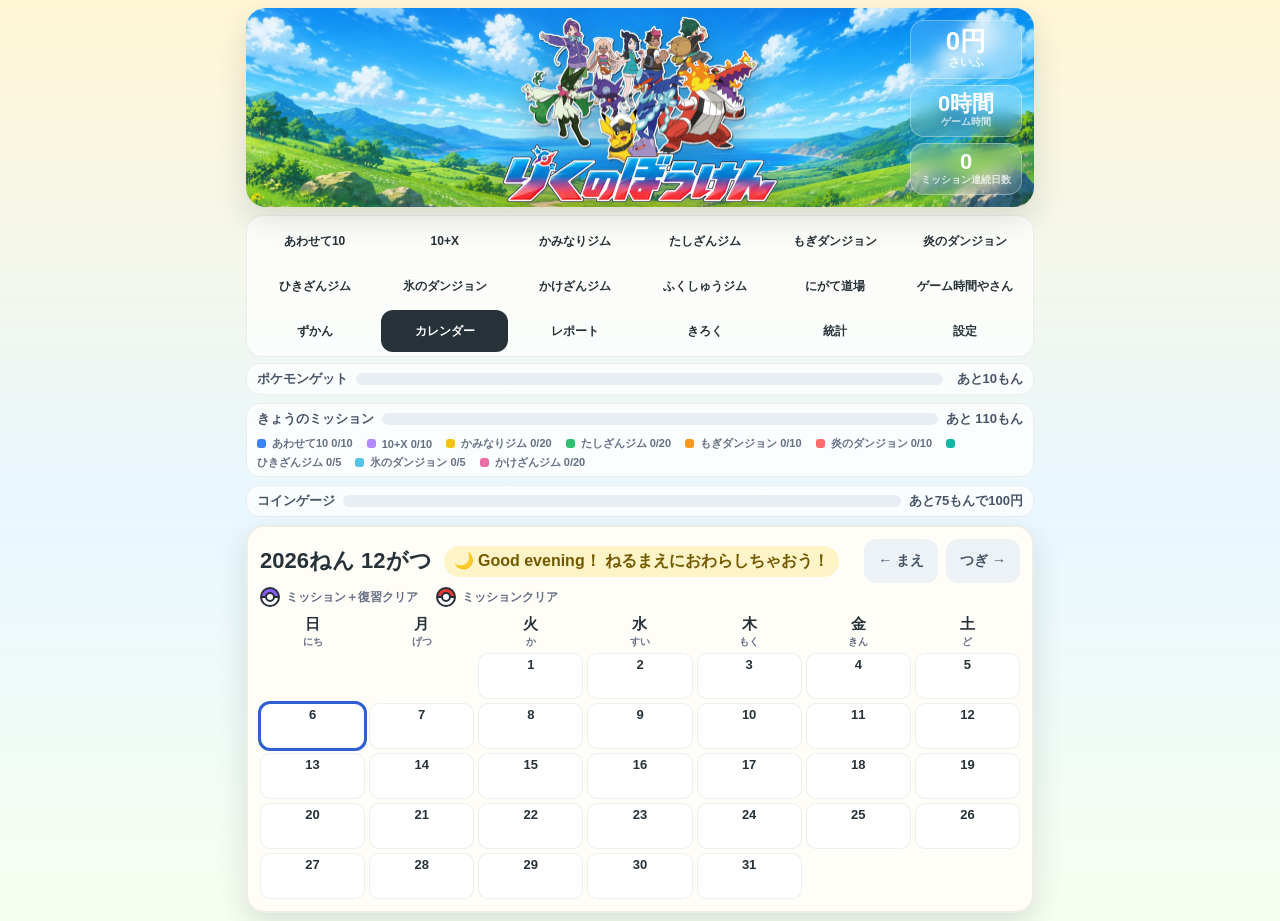
==== index.html @ f2e64344 "Add interactive regrouping to ice dungeon" ====
<!doctype html>
<html lang="ja">
  <head>
    <meta charset="utf-8">
    <meta name="viewport" content="width=device-width, initial-scale=1, viewport-fit=cover">
    <meta name="theme-color" content="#2f5fd0">
    <meta name="apple-mobile-web-app-capable" content="yes">
    <meta name="apple-mobile-web-app-title" content="りくのぼうけん">
    <title>りくのぼうけん</title>
    <link rel="manifest" href="manifest.webmanifest">
    <link rel="apple-touch-icon" href="apple-touch-icon.png">
    <link rel="icon" type="image/png" href="icon-192.png">
    <link rel="stylesheet" href="styles.css?v=74">
  </head>
  <body>
    <main class="app-shell">
      <section class="hero-panel" aria-labelledby="app-title">
        <h1 class="hero-banner-wrap" id="app-title"><img class="hero-banner" src="hero-title.png?v=3" alt="りくのぼうけん"></h1>
        <div class="partner-card is-hidden" id="partner-card">
          <span class="partner-label">りくのパートナー</span>
          <img class="partner-img" id="partner-img" alt="">
          <span class="partner-name" id="partner-name"></span>
        </div>
        <div class="hero-overlay">
          <div class="score-stack" aria-live="polite">
            <div class="score-pill">
              <span id="savings">0円</span>
              <span>さいふ</span>
            </div>
            <div class="score-pill hero-stat-pill">
              <span id="purchased-game-time">0時間</span>
              <span>ゲーム時間</span>
            </div>
            <div class="score-pill hero-stat-pill">
              <span id="mission-streak-days">0</span>
              <span>ミッション連続日数</span>
            </div>
          </div>
        </div>
      </section>

      <nav class="mode-tabs" aria-label="れんしゅうモード">
        <button class="mode-tab is-active" type="button" data-mode="pair">あわせて10</button>
        <button class="mode-tab" type="button" data-mode="tenplus">10+X</button>
        <button class="mode-tab" type="button" data-mode="flash">かみなりジム</button>
        <button class="mode-tab" type="button" data-mode="simple">たしざんジム</button>
        <button class="mode-tab" type="button" data-mode="mogi">もぎダンジョン</button>
        <button class="mode-tab" type="button" data-mode="bridge">炎のダンジョン</button>
        <button class="mode-tab" type="button" data-mode="minus">ひきざんジム</button>
        <button class="mode-tab" type="button" data-mode="ice">氷のダンジョン</button>
        <button class="mode-tab" type="button" data-mode="multiply">かけざんジム</button>
        <button class="mode-tab" type="button" data-mode="dojo">ふくしゅうジム</button>
        <button class="mode-tab" type="button" data-mode="weakness">にがて道場</button>
        <button class="mode-tab" type="button" data-mode="gametime">ゲーム時間やさん</button>
        <button class="mode-tab" type="button" data-mode="dex">ずかん</button>
        <button class="mode-tab" type="button" data-mode="calendar">カレンダー</button>
        <button class="mode-tab" type="button" data-mode="report">レポート</button>
        <button class="mode-tab" type="button" data-mode="records">きろく</button>
        <button class="mode-tab" type="button" data-mode="stats">統計</button>
        <button class="mode-tab" type="button" data-mode="settings">設定</button>
      </nav>

      <section class="mission-strip" aria-label="ポケモンゲットまで">
        <span class="mission-label">ポケモンゲット</span>
        <div class="mission-track">
          <div class="mission-fill catch-fill" id="catch-fill"></div>
        </div>
        <span class="mission-text" id="catch-text">あと10もん</span>
      </section>

      <section class="mission-strip" aria-label="きょうのミッション">
        <span class="mission-label">きょうのミッション</span>
        <div class="mission-track mission-track-segmented" id="mission-track">
          <div class="mission-seg seg-pair" id="mission-seg-pair"></div>
          <div class="mission-seg seg-tenplus" id="mission-seg-tenplus"></div>
          <div class="mission-seg seg-flash" id="mission-seg-flash"></div>
          <div class="mission-seg seg-simple" id="mission-seg-simple"></div>
          <div class="mission-seg seg-mogi" id="mission-seg-mogi"></div>
          <div class="mission-seg seg-bridge" id="mission-seg-bridge"></div>
          <div class="mission-seg seg-minus" id="mission-seg-minus"></div>
          <div class="mission-seg seg-ice" id="mission-seg-ice"></div>
          <div class="mission-seg seg-multiply" id="mission-seg-multiply"></div>
          <div class="mission-seg seg-weakness" id="mission-seg-weakness"></div>
        </div>
        <span class="mission-text" id="mission-text">あと60もん</span>
        <span class="mission-legend" id="mission-legend"></span>
      </section>

      <section class="mission-strip" aria-label="コインゲージ">
        <span class="mission-label">コインゲージ</span>
        <div class="mission-track">
          <div class="mission-fill coin-fill" id="coin-fill"></div>
        </div>
        <span class="mission-text" id="coin-text">あと75もんで100円</span>
      </section>

      <section class="play-area is-hidden is-waiting" id="flash-mode">
        <div class="question-card flash-card">
          <div class="prompt-row">
            <p class="prompt">なんこ あった？</p>
            <span class="practice-cap" id="flash-cap"></span>
          </div>
          <button class="start-button" type="button" id="flash-start">スタート</button>
          <div class="timer-row" id="flash-timer-row" aria-label="のこりじかん">
            <div class="timer-track">
              <div class="timer-fill" id="flash-timer-fill"></div>
            </div>
            <div class="timer-count"><span id="flash-time">60</span>びょう</div>
          </div>
          <div class="flash-stage" id="flash-stage">
            <div class="flash-frame" id="flash-frame" aria-label="ブロック"></div>
            <p class="flash-veil" id="flash-veil">よ〜い…</p>
          </div>
          <p class="flash-explain is-hidden" id="flash-explain"></p>
          <p class="feedback" id="flash-feedback" aria-live="polite">よく みててね</p>
          <div class="flash-actions">
            <button class="quiet-button is-hidden" type="button" id="flash-replay">もういちど みる</button>
          </div>
          <button class="next-button is-hidden" type="button" id="flash-next">つぎへ</button>
        </div>
        <div class="choice-grid flash-choice-grid" id="flash-choices" aria-label="こたえのカード"></div>
      </section>

      <section class="play-area is-hidden is-waiting" id="simple-mode">
        <div class="question-card">
          <div class="prompt-row">
            <p class="prompt">こたえはいくつ？</p>
            <span class="practice-cap" id="simple-cap"></span>
          </div>
          <button class="start-button" type="button" id="simple-start">スタート</button>
          <div class="timer-row" id="simple-timer-row" aria-label="のこりじかん">
            <div class="timer-track">
              <div class="timer-fill" id="simple-timer-fill"></div>
            </div>
            <div class="timer-count"><span id="simple-time">60</span>びょう</div>
          </div>
          <div class="equation simple-equation" id="simple-equation">3 + 4</div>
          <div class="simple-join-board" id="simple-join-board">
            <div class="simple-source-row">
              <div class="simple-source-group">
                <p class="simple-source-label"><span id="simple-left-label">3</span>こ</p>
                <div class="ten-frame simple-source-frame is-left" id="simple-left-dots" aria-label="左の10マス"></div>
              </div>
              <span class="simple-source-plus" aria-hidden="true">＋</span>
              <div class="simple-source-group">
                <p class="simple-source-label"><span id="simple-right-label">4</span>こ</p>
                <div class="ten-frame simple-source-frame is-right" id="simple-right-dots" aria-label="右の10マス"></div>
              </div>
            </div>
            <p class="simple-join-arrow" id="simple-join-arrow">↓ 下で あわせよう</p>
            <div class="ten-frame simple-target-frame" id="simple-frame" aria-label="あわせる10マスのボード"></div>
            <p class="simple-join-text" id="simple-join-text"></p>
          </div>
          <div class="simple-compare is-hidden" id="simple-compare" role="note"></div>
          <p class="feedback" id="simple-feedback" aria-live="polite">こたえを えらんでね</p>
          <button class="next-button is-hidden" type="button" id="simple-next">つぎへ</button>
        </div>
        <div class="choice-grid simple-choice-grid" id="simple-choices" aria-label="こたえのカード"></div>
      </section>

      <section class="play-area is-waiting" id="pair-mode">
        <div class="question-card">
          <div class="prompt-row">
            <p class="prompt">あといくつで 10 かな？</p>
            <span class="practice-cap" id="pair-cap"></span>
          </div>
          <button class="start-button" type="button" id="pair-start">スタート</button>
          <div class="timer-row" id="pair-timer-row" aria-label="のこりじかん">
            <div class="timer-track">
              <div class="timer-fill" id="pair-timer-fill"></div>
            </div>
            <div class="timer-count"><span id="pair-time">60</span>びょう</div>
          </div>
          <div class="number-display">
            <span id="pair-number">4</span>
          </div>
          <div class="ten-frame" id="pair-frame" aria-label="10マスのボード"></div>
          <div class="reverse-reveal is-hidden" id="pair-reverse">
            <p class="reverse-label">ぎゃくにしてもいっしょだね！</p>
            <div class="equation reverse-equation" id="pair-reverse-equation"></div>
            <div class="ten-frame" id="pair-reverse-frame" aria-label="10マスのボード（ぎゃく）"></div>
          </div>
          <p class="feedback" id="pair-feedback" aria-live="polite">なかよしを えらんでね</p>
          <button class="next-button is-hidden" type="button" id="pair-next">つぎへ</button>
        </div>
        <div class="choice-grid" id="pair-choices" aria-label="こたえのカード"></div>
      </section>

      <section class="play-area is-hidden is-waiting" id="tenplus-mode">
        <div class="question-card">
          <div class="prompt-row">
            <p class="prompt">10に たすと いくつ？</p>
            <span class="practice-cap" id="tenplus-cap"></span>
          </div>
          <button class="start-button" type="button" id="tenplus-start">スタート</button>
          <div class="timer-row" id="tenplus-timer-row" aria-label="のこりじかん">
            <div class="timer-track">
              <div class="timer-fill" id="tenplus-timer-fill"></div>
            </div>
            <div class="timer-count"><span id="tenplus-time">60</span>びょう</div>
          </div>
          <div class="equation simple-equation" id="tenplus-equation">10 + 2</div>
          <div class="bridge-board">
            <div>
              <p class="small-label addend-label" id="tenplus-left-label">10</p>
              <div class="ten-frame compact" id="tenplus-frame"></div>
            </div>
            <div>
              <p class="small-label addend-label" id="tenplus-right-label">2</p>
              <div class="donor-dots" id="tenplus-dots"></div>
            </div>
          </div>
          <p class="feedback" id="tenplus-feedback" aria-live="polite">こたえを えらんでね</p>
          <button class="next-button is-hidden" type="button" id="tenplus-next">つぎへ</button>
        </div>
        <div class="choice-grid simple-choice-grid" id="tenplus-choices" aria-label="こたえのカード"></div>
      </section>

      <section class="play-area is-hidden is-waiting" id="mogi-mode">
        <div class="question-card adventure-card mogi-card">
          <div class="prompt-row">
            <p class="prompt">ぜんぶで なんこ あるかな？</p>
            <span class="practice-cap" id="mogi-cap"></span>
          </div>
          <button class="start-button" type="button" id="mogi-start">スタート</button>
          <div class="timer-row" id="mogi-timer-row" aria-label="のこりじかん">
            <div class="timer-track">
              <div class="timer-fill" id="mogi-timer-fill"></div>
            </div>
            <div class="timer-count"><span id="mogi-time">60</span>びょう</div>
          </div>
          <div class="equation bridge-equation" id="mogi-equation">8 + 6</div>
          <div class="equation-chain" id="mogi-chain"></div>
          <div class="bridge-board mogi-board">
            <div>
              <p class="small-label addend-label" id="mogi-left-label">8</p>
              <div class="ten-frame compact" id="mogi-left-frame" aria-label="ひだりの10マス"></div>
            </div>
            <div>
              <p class="small-label addend-label" id="mogi-right-label">6</p>
              <div class="ten-frame compact" id="mogi-right-frame" aria-label="みぎの10マス"></div>
            </div>
          </div>
          <p class="feedback" id="mogi-feedback" aria-live="polite">ブロックを うごかして 10 を つくろう</p>
          <button class="next-button is-hidden" type="button" id="mogi-next">つぎへ</button>
        </div>
        <div class="choice-grid simple-choice-grid" id="mogi-choices" aria-label="こたえのカード"></div>
      </section>

      <section class="play-area is-hidden is-waiting" id="bridge-mode">
        <div class="question-card adventure-card fire-card">
          <div class="prompt-row">
            <p class="prompt start-only">さぁ、ぼうけんにでかけよう</p>
            <span class="practice-cap" id="bridge-cap"></span>
          </div>
          <button class="start-button" type="button" id="bridge-start">スタート</button>
          <div class="timer-row" id="bridge-timer-row" aria-label="のこりじかん">
            <div class="timer-track">
              <div class="timer-fill" id="bridge-timer-fill"></div>
            </div>
            <div class="timer-count"><span id="bridge-time">60</span>びょう</div>
          </div>
          <div class="equation bridge-equation" id="bridge-equation">8 + 3</div>
          <div class="equation-chain" id="bridge-chain"></div>
          <div class="bridge-board" id="bridge-board">
            <div>
              <p class="small-label addend-label" id="bridge-left-label">8</p>
              <div class="ten-frame compact" id="bridge-frame"></div>
            </div>
            <div>
              <p class="small-label addend-label" id="bridge-right-label">3</p>
              <div class="donor-dots" id="donor-dots"></div>
            </div>
          </div>
          <p class="feedback" id="bridge-feedback" aria-live="polite">いくつわけたら 10 になる？</p>
          <button class="next-button is-hidden" type="button" id="bridge-next">つぎへ</button>
        </div>
        <div class="choice-grid" id="bridge-choices" aria-label="こたえのカード"></div>
        <div class="bridge-mogi-help-area">
          <button class="bridge-mogi-help-button" type="button" id="bridge-mogi-help-toggle" aria-expanded="false">わからない → もぎで考える</button>
          <div class="bridge-mogi-helper is-hidden" id="bridge-mogi-helper">
            <p class="bridge-mogi-helper-title">同じ問題を ブロックで やってみよう</p>
            <div class="mogi-board bridge-mogi-helper-board">
              <div>
                <p class="small-label addend-label" id="bridge-mogi-left-label"></p>
                <div class="ten-frame compact" id="bridge-mogi-left-frame" aria-label="もぎヒントのひだり10マス"></div>
              </div>
              <div>
                <p class="small-label addend-label" id="bridge-mogi-right-label"></p>
                <div class="ten-frame compact" id="bridge-mogi-right-frame" aria-label="もぎヒントのみぎ10マス"></div>
              </div>
            </div>
            <p class="bridge-mogi-helper-feedback" id="bridge-mogi-help-feedback">ブロックを うごかして 10を つくろう</p>
            <button class="quiet-button" type="button" id="bridge-mogi-help-reset">やりなおす</button>
          </div>
        </div>
      </section>

      <section class="play-area is-hidden is-waiting" id="minus-mode">
        <div class="question-card">
          <div class="prompt-row">
            <p class="prompt">のこりはいくつ？</p>
            <span class="practice-cap" id="minus-cap"></span>
          </div>
          <button class="start-button" type="button" id="minus-start">スタート</button>
          <div class="timer-row" id="minus-timer-row" aria-label="のこりじかん">
            <div class="timer-track">
              <div class="timer-fill" id="minus-timer-fill"></div>
            </div>
            <div class="timer-count"><span id="minus-time">60</span>びょう</div>
          </div>
          <div class="equation simple-equation" id="minus-equation">7 − 3</div>
          <div class="ten-frame minus-pick-frame" id="minus-frame" aria-label="けすブロックをえらぶ10マスのボード"></div>
          <p class="feedback" id="minus-feedback" aria-live="polite">こたえを えらんでね</p>
          <button class="next-button is-hidden" type="button" id="minus-next">つぎへ</button>
        </div>
        <div class="choice-grid simple-choice-grid" id="minus-choices" aria-label="こたえのカード"></div>
      </section>

      <section class="play-area is-hidden is-waiting" id="ice-mode">
        <div class="question-card adventure-card ice-card">
          <div class="prompt-row">
            <p class="prompt start-only">さぁ、ぼうけんにでかけよう</p>
            <span class="practice-cap" id="ice-cap"></span>
          </div>
          <button class="start-button" type="button" id="ice-start">スタート</button>
          <div class="timer-row" id="ice-timer-row" aria-label="のこりじかん">
            <div class="timer-track">
              <div class="timer-fill" id="ice-timer-fill"></div>
            </div>
            <div class="timer-count"><span id="ice-time">60</span>びょう</div>
          </div>
          <div class="equation bridge-equation" id="ice-equation">13 − 8</div>
          <div class="equation-chain" id="ice-chain" aria-live="polite"></div>
          <div class="bridge-board" id="ice-board">
            <div>
              <p class="small-label addend-label" id="ice-left-label">10</p>
              <div class="ten-frame compact" id="ice-frame" aria-label="10からけすブロックをえらぶボード"></div>
            </div>
            <div>
              <p class="small-label addend-label" id="ice-right-label">3</p>
              <div class="donor-dots" id="ice-dots"></div>
            </div>
          </div>
          <p class="feedback" id="ice-feedback" aria-live="polite">こたえを えらんでね</p>
          <button class="next-button is-hidden" type="button" id="ice-next">つぎへ</button>
        </div>
        <div class="choice-grid simple-choice-grid" id="ice-choices" aria-label="こたえのカード"></div>
      </section>

      <section class="play-area is-hidden is-waiting multiply-area" id="multiply-mode">
        <div class="question-card multiply-card">
          <div class="prompt-row">
            <p class="prompt">こたえは いくつ？</p>
            <span class="practice-cap" id="multiply-cap"></span>
          </div>
          <button class="start-button" type="button" id="multiply-start">スタート</button>
          <div class="timer-row" id="multiply-timer-row" aria-label="のこりじかん">
            <div class="timer-track">
              <div class="timer-fill" id="multiply-timer-fill"></div>
            </div>
            <div class="timer-count"><span id="multiply-time">60</span>びょう</div>
          </div>
          <div class="multiply-equation" id="multiply-equation" aria-live="polite">
            <span id="multiply-left">3</span>
            <span aria-hidden="true">×</span>
            <span id="multiply-right">3</span>
            <span aria-hidden="true">＝</span>
            <span class="multiply-answer" id="multiply-answer" aria-label="こたえはまだ入力されていません">
              <span class="multiply-answer-digit" id="multiply-tens">?</span>
              <span class="multiply-answer-digit" id="multiply-ones">?</span>
            </span>
          </div>
          <div class="multiply-explanation is-hidden" id="multiply-explanation">
            <p class="multiply-reading" id="multiply-reading"></p>
            <div class="multiply-board" id="multiply-board" aria-label="かけざんのブロック解説"></div>
            <p class="multiply-block-text" id="multiply-block-text"></p>
          </div>
          <p class="feedback" id="multiply-feedback" aria-live="polite">10のくらいから いれてね</p>
          <button class="next-button is-hidden" type="button" id="multiply-next">つぎへ</button>
        </div>
        <div class="multiply-pad-panel">
          <p class="multiply-pad-step" id="multiply-pad-step">① まず 10のくらい</p>
          <div class="choice-grid multiply-keypad" id="multiply-choices" aria-label="10のくらいの数字パッド"></div>
          <button class="multiply-back is-hidden" type="button" id="multiply-back">← 10のくらいを えらびなおす</button>
        </div>
      </section>

      <section class="records-panel is-hidden" id="records-mode" aria-labelledby="records-title">
        <div class="question-card">
          <div class="prompt-row">
            <p class="prompt" id="records-title">60びょうチャレンジ</p>
            <button class="quiet-button" type="button" id="clear-records">けす</button>
          </div>
          <div class="records-columns six">
            <div class="records-col">
              <h3 class="records-col-title">あわせて10</h3>
              <ol class="records-list" id="pair-records-list" aria-label="あわせて10ランキング"></ol>
              <p class="records-empty" id="pair-records-empty">まだきろくがないよ</p>
            </div>
            <div class="records-col">
              <h3 class="records-col-title">10+X</h3>
              <ol class="records-list" id="tenplus-records-list" aria-label="10+Xランキング"></ol>
              <p class="records-empty" id="tenplus-records-empty">まだきろくがないよ</p>
            </div>
            <div class="records-col">
              <h3 class="records-col-title">かみなりジム</h3>
              <ol class="records-list" id="flash-records-list" aria-label="かみなりジムランキング"></ol>
              <p class="records-empty" id="flash-records-empty">まだきろくがないよ</p>
            </div>
            <div class="records-col">
              <h3 class="records-col-title">たしざんジム</h3>
              <ol class="records-list" id="simple-records-list" aria-label="たしざんジムランキング"></ol>
              <p class="records-empty" id="simple-records-empty">まだきろくがないよ</p>
            </div>
            <div class="records-col">
              <h3 class="records-col-title">もぎダンジョン</h3>
              <ol class="records-list" id="mogi-records-list" aria-label="もぎダンジョンランキング"></ol>
              <p class="records-empty" id="mogi-records-empty">まだきろくがないよ</p>
            </div>
            <div class="records-col">
              <h3 class="records-col-title">ほのおのダンジョン</h3>
              <ol class="records-list" id="bridge-records-list" aria-label="ほのおのダンジョンランキング"></ol>
              <p class="records-empty" id="bridge-records-empty">まだきろくがないよ</p>
            </div>
            <div class="records-col">
              <h3 class="records-col-title">ひきざんジム</h3>
              <ol class="records-list" id="minus-records-list" aria-label="ひきざんジムランキング"></ol>
              <p class="records-empty" id="minus-records-empty">まだきろくがないよ</p>
            </div>
            <div class="records-col">
              <h3 class="records-col-title">こおりのダンジョン</h3>
              <ol class="records-list" id="ice-records-list" aria-label="こおりのダンジョンランキング"></ol>
              <p class="records-empty" id="ice-records-empty">まだきろくがないよ</p>
            </div>
            <div class="records-col">
              <h3 class="records-col-title">かけざんジム</h3>
              <ol class="records-list" id="multiply-records-list" aria-label="かけざんジムランキング"></ol>
              <p class="records-empty" id="multiply-records-empty">まだきろくがないよ</p>
            </div>
          </div>
        </div>
      </section>

      <section class="records-panel is-hidden" id="gametime-mode" aria-labelledby="gametime-title">
        <div class="question-card game-time-card">
          <div class="prompt-row">
            <p class="prompt" id="gametime-title">ゲーム時間やさん</p>
            <span class="game-time-shop-icon" aria-hidden="true">🎮</span>
          </div>
          <div class="game-time-ticket" id="game-time-ticket">
            <p class="game-time-ticket-label">ゲームじかん チケット</p>
            <div class="game-time-exchange" aria-label="500円でゲーム1時間">
              <strong>500円</strong>
              <span aria-hidden="true">→</span>
              <strong>1<ruby>時間<rt>じかん</rt></ruby></strong>
            </div>
            <p class="game-time-price-note" id="game-time-price-note">あと500円で 1時間かえるよ</p>
            <button class="game-time-buy" type="button" id="game-time-buy">500円で 1時間かう</button>
          </div>
          <div class="game-time-status">
            <span>もっている ゲーム時間</span>
            <strong id="game-time-balance">0時間</strong>
            <span id="game-time-wallet">さいふ：0円</span>
            <button class="game-time-use" type="button" id="game-time-use" disabled>1時間つかった</button>
          </div>
          <p class="feedback" id="game-time-feedback" aria-live="polite">500円で ゲーム1時間と こうかんできるよ</p>
        </div>
      </section>

      <section class="records-panel is-hidden" id="dex-mode" aria-labelledby="dex-title">
        <div class="question-card sticker-card">
          <div class="prompt-row">
            <p class="prompt" id="dex-title">ポケモンずかん</p>
            <div class="sticker-actions">
              <span class="sticker-count" id="dex-count">0しゅるい / 150</span>
            </div>
          </div>
          <p class="sticker-progress" id="dex-progress">じかんありで 10もん できると ポケモンを ゲットできるよ</p>
          <p class="sticker-progress">50しゅるい ふえるたびに 500円ボーナス！</p>
          <p class="sticker-progress">すきなポケモンを タップすると「りくのパートナー」になるよ</p>
          <div class="sticker-detail is-hidden" id="dex-detail">
            <img class="sticker-detail-img" id="dex-detail-img" alt="">
            <div class="sticker-detail-info">
              <p class="sticker-detail-name" id="dex-detail-name"></p>
              <p class="sticker-detail-meta" id="dex-detail-meta"></p>
            </div>
          </div>
          <div class="sticker-grid" id="dex-grid" aria-label="ポケモンずかん"></div>
        </div>
      </section>

      <section class="records-panel is-hidden" id="calendar-mode" aria-labelledby="cal-title">
        <div class="question-card">
          <div class="prompt-row">
            <div class="cal-title-wrap">
              <p class="prompt" id="cal-title">カレンダー</p>
              <span class="cal-time-message" id="cal-time-message"></span>
            </div>
            <div class="stats-buttons">
              <button class="quiet-button" type="button" id="cal-prev">← まえ</button>
              <button class="quiet-button" type="button" id="cal-next">つぎ →</button>
            </div>
          </div>
          <p class="cal-legend"><span class="cal-stamp cal-master"></span> ミッション＋復習クリア　<span class="cal-stamp cal-ball"></span> ミッションクリア</p>
          <div class="cal-grid" id="cal-grid"></div>
        </div>
      </section>

      <section class="records-panel is-hidden" id="stats-panel" aria-labelledby="stats-title">
        <div class="question-card">
          <div class="prompt-row">
            <p class="prompt" id="stats-title">統計（保護者向け）</p>
            <div class="stats-buttons">
              <button class="quiet-button" type="button" id="stats-prev">← 前月</button>
              <button class="quiet-button" type="button" id="stats-next">次月 →</button>
            </div>
          </div>
          <h3 class="stats-calendar-title" id="stats-month-label"></h3>
          <p class="stats-summary" id="stats-summary"></p>
          <p class="stats-calendar-help">日付を選択すると、その日に「間違えた問題」と「20秒以上かかった問題」を確認できます。</p>
          <div class="stats-calendar-grid" id="stats-calendar-grid" aria-label="日別に解いた問題数"></div>

          <section class="stats-day-panel" aria-live="polite">
            <h3 class="stats-day-title" id="stats-day-title"></h3>
            <p class="stats-day-summary" id="stats-day-summary"></p>
            <p class="stats-day-warning is-hidden" id="stats-day-warning"></p>
            <div class="stats-detail-grid" id="stats-day-details"></div>
          </section>

          <section class="stats-cumulative-panel">
            <h3 class="stats-day-title">蓄積データから見た苦手な問題</h3>
            <p class="stats-day-summary">これまでの全期間の成績から、誤答がある問題または回答時間が20秒以上の問題を、苦手度の高い順に各カテゴリ5問まで表示します。</p>
            <div class="stats-detail-grid" id="stats-cumulative-weak"></div>
          </section>
        </div>
      </section>

      <section class="records-panel is-hidden" id="report-mode" aria-labelledby="report-title">
        <div class="question-card">
          <div class="prompt-row">
            <p class="prompt" id="report-title">1しゅうかんレポート</p>
          </div>
          <div class="report-hero" id="report-hero">
            <p class="report-hero-num" id="report-hero-num">0もん</p>
            <p class="report-hero-sub" id="report-hero-sub"></p>
            <div class="report-hero-stats" id="report-hero-stats"></div>
          </div>

          <h3 class="stats-heading">💪 つぎ がんばる もんだい</h3>
          <div class="report-badge-list" id="report-practice"></div>

          <p class="report-footer" id="report-footer"></p>
        </div>
      </section>

      <section class="records-panel is-hidden" id="dojo-mode" aria-labelledby="dojo-title">
        <div class="question-card">
          <div class="prompt-row">
            <p class="prompt" id="dojo-title">きょうの まちがいを 0にしよう！</p>
            <span class="practice-cap" id="dojo-cap"></span>
          </div>
          <p class="stats-day-summary">きょう まちがえた問題を、ぜんぶ正解するまで復習しよう！</p>
          <button class="start-button" type="button" id="dojo-start">スタート</button>
          <div class="dojo-list" id="dojo-list" aria-live="polite"></div>
        </div>
      </section>

      <section class="records-panel is-hidden" id="weakness-mode" aria-labelledby="weakness-title">
        <div class="question-card">
          <div class="prompt-row">
            <p class="prompt" id="weakness-title">にがてを たおそう！</p>
            <span class="practice-cap" id="weakness-cap"></span>
          </div>
          <p class="stats-day-summary">これまでに間違えた問題を、カテゴリごちゃまぜでエンドレスに復習しよう！ 正解するとコインゲージが2倍すすむよ。</p>
          <button class="start-button" type="button" id="weakness-start">スタート</button>
          <div class="dojo-list" id="weakness-list" aria-live="polite"></div>
        </div>
      </section>

      <section class="records-panel is-hidden" id="settings-mode" aria-label="設定（保護者向け）">
        <div class="question-card parent-lock-card" id="parent-lock-card">
          <div class="prompt-row">
            <p class="prompt" id="parent-lock-title">🔒 保護者ロック</p>
          </div>
          <p class="parent-lock-message" id="parent-lock-message" aria-live="polite">4桁の暗証番号を入力してください</p>
          <div id="parent-pin-entry-view">
            <div class="parent-pin-display" id="parent-pin-display" aria-label="暗証番号の入力状況">○ ○ ○ ○</div>
            <div class="parent-pin-keypad" id="parent-pin-keypad" aria-label="暗証番号キーパッド">
              <button type="button" data-parent-pin-digit="1">1</button>
              <button type="button" data-parent-pin-digit="2">2</button>
              <button type="button" data-parent-pin-digit="3">3</button>
              <button type="button" data-parent-pin-digit="4">4</button>
              <button type="button" data-parent-pin-digit="5">5</button>
              <button type="button" data-parent-pin-digit="6">6</button>
              <button type="button" data-parent-pin-digit="7">7</button>
              <button type="button" data-parent-pin-digit="8">8</button>
              <button type="button" data-parent-pin-digit="9">9</button>
              <button class="parent-pin-command" type="button" id="parent-pin-clear">全消し</button>
              <button type="button" data-parent-pin-digit="0">0</button>
              <button class="parent-pin-command" type="button" id="parent-pin-backspace" aria-label="1文字消す">⌫</button>
            </div>
            <button class="parent-pin-submit" type="button" id="parent-pin-submit">決定</button>
            <div class="parent-lock-secondary-actions">
              <button class="text-button" type="button" id="parent-lock-forgot">暗証番号を忘れた</button>
              <button class="text-button is-hidden" type="button" id="parent-lock-back">戻る</button>
            </div>
          </div>
          <div class="parent-recovery-issued is-hidden" id="parent-recovery-issued">
            <p>復旧コードを控えてください</p>
            <strong id="parent-recovery-code"></strong>
            <p>暗証番号を忘れたときに使います。このコードは、この画面を閉じると再表示できません。</p>
            <button class="parent-pin-submit" type="button" id="parent-recovery-ack">控えました</button>
          </div>
        </div>

        <div class="question-card is-hidden" id="settings-content">
          <div class="prompt-row">
            <p class="prompt" id="settings-title">設定（保護者向け）</p>
          </div>
          <h3 class="stats-heading">問題画面の表示</h3>
          <p class="settings-note">時間・ブロック・解説と、解説中に「つぎへ」を押せるかを、ここで設定します</p>
          <div class="settings-display-toggles">
            <button class="time-toggle settings-display-toggle" type="button" id="time-toggle" aria-pressed="false">
              <span class="toggle-knob" aria-hidden="true"></span>
              <span id="time-toggle-label">時間なし</span>
            </button>
            <button class="time-toggle settings-display-toggle" type="button" id="block-toggle" aria-pressed="true">
              <span class="toggle-knob" aria-hidden="true"></span>
              <span id="block-toggle-label">ほか：ブロックあり</span>
            </button>
            <button class="time-toggle settings-display-toggle" type="button" id="explain-toggle" aria-pressed="true">
              <span class="toggle-knob" aria-hidden="true"></span>
              <span id="explain-toggle-label">解説あり</span>
            </button>
            <button class="time-toggle settings-display-toggle" type="button" id="explanation-wait-toggle" aria-pressed="true">
              <span class="toggle-knob" aria-hidden="true"></span>
              <span id="explanation-wait-toggle-label">解説待ち ON</span>
            </button>
          </div>
          <p class="settings-note">「解説待ち ON」では、解説アニメーションが終わるまで「つぎへ」を表示しません（初期設定はON）</p>
          <h3 class="stats-heading">ひきざんジム</h3>
          <p class="settings-note">ブロックありでは、好きな場所を選んで消しながら考えられます。消さずに答えてもかまいません</p>
          <div class="settings-display-toggles">
            <button class="time-toggle settings-display-toggle" type="button" id="minus-block-toggle" aria-pressed="true">
              <span class="toggle-knob" aria-hidden="true"></span>
              <span id="minus-block-toggle-label">引き算：ブロックあり</span>
            </button>
          </div>
          <h3 class="stats-heading">氷のダンジョン</h3>
          <p class="settings-note">ブロックありでは、まず10のかたまりから引く数だけ消して、その残りと右の数を合わせて考えます</p>
          <div class="settings-display-toggles">
            <button class="time-toggle settings-display-toggle" type="button" id="ice-block-toggle" aria-pressed="true">
              <span class="toggle-knob" aria-hidden="true"></span>
              <span id="ice-block-toggle-label">氷：ブロックあり</span>
            </button>
          </div>
          <h3 class="stats-heading">炎のダンジョン</h3>
          <p class="settings-note">通常は小さい数から大きい数へ移動。ONでは、式の左の数から右の数へ固定します（ブロックはいつも後ろから移動）</p>
          <div class="settings-display-toggles">
            <button class="time-toggle settings-display-toggle" type="button" id="fire-direction-toggle" aria-pressed="false">
              <span class="toggle-knob" aria-hidden="true"></span>
              <span id="fire-direction-toggle-label">左→右固定 OFF</span>
            </button>
          </div>
          <h3 class="stats-heading">きょうのミッション（タブごとの問題数）</h3>
          <p class="settings-note">全部のタブで指定した問題数を正解すると、ミッションクリアでポケモン1匹。<strong>0</strong>にするとそのタブは今日の必須から外れます</p>
          <div class="stats-settings" id="mission-cap-settings">
            <label>あわせて10 <input type="number" id="set-cap-pair" min="0" max="999" inputmode="numeric" pattern="[0-9]*"></label>
            <label>10+X <input type="number" id="set-cap-tenplus" min="0" max="999" inputmode="numeric" pattern="[0-9]*"></label>
            <label>かみなりジム <input type="number" id="set-cap-flash" min="0" max="999" inputmode="numeric" pattern="[0-9]*"></label>
            <label>たしざんジム <input type="number" id="set-cap-simple" min="0" max="999" inputmode="numeric" pattern="[0-9]*"></label>
            <label>もぎダンジョン <input type="number" id="set-cap-mogi" min="0" max="999" inputmode="numeric" pattern="[0-9]*"></label>
            <label>炎のダンジョン <input type="number" id="set-cap-bridge" min="0" max="999" inputmode="numeric" pattern="[0-9]*"></label>
            <label>ひきざんジム <input type="number" id="set-cap-minus" min="0" max="999" inputmode="numeric" pattern="[0-9]*"></label>
            <label>氷のダンジョン <input type="number" id="set-cap-ice" min="0" max="999" inputmode="numeric" pattern="[0-9]*"></label>
            <label>かけざんジム <input type="number" id="set-cap-multiply" min="0" max="999" inputmode="numeric" pattern="[0-9]*"></label>
            <label>にがて道場 <input type="number" id="set-cap-weakness" min="0" max="999" inputmode="numeric" pattern="[0-9]*"></label>
          </div>
          <p class="settings-note settings-note-total" id="mission-cap-total"></p>
          <h3 class="stats-heading">にがて道場に出すカテゴリ</h3>
          <p class="settings-note">チェックしたカテゴリの、過去にまちがえた問題だけを出題します</p>
          <div class="weakness-mode-settings" id="weakness-mode-settings"></div>
          <h3 class="stats-heading">ゲージのクリア問題数</h3>
          <div class="stats-settings">
            <label>ポケモンゲット <input type="number" id="set-catch" min="1" max="999" inputmode="numeric" pattern="[0-9]*"></label>
            <label>コインゲージ <input type="number" id="set-coin" min="1" max="999" inputmode="numeric" pattern="[0-9]*"></label>
          </div>
          <h3 class="stats-heading">ゲージに入れるタブ</h3>
          <p class="settings-note">チェックしたタブの正解だけがそのゲージに進みます。ポケモンゲットにチェックのあるタブは、間違えると進みが1つ戻ります</p>
          <div class="gauge-matrix" id="gauge-matrix"></div>
          <h3 class="stats-heading">かみなりジム（フラッシュ）</h3>
          <p class="settings-note">ブロックが見えている時間。短くするほど「数える」から「パッと見て分かる」に近づきます</p>
          <div class="stats-settings">
            <label>表示時間（秒） <input type="number" id="set-flash-sec" min="0.2" max="10" step="0.1" inputmode="decimal"></label>
            <label>最大の数（3〜10） <input type="number" id="set-flash-max" min="3" max="10" inputmode="numeric" pattern="[0-9]*"></label>
          </div>
          <h3 class="stats-heading">全データの保存・読み込み</h3>
          <p class="settings-note">図鑑・貯金・ゲーム時間・記録・統計・設定など、すべてのデータを保存します</p>
          <div class="stats-buttons settings-actions">
            <button class="quiet-button" type="button" id="backup-export">全データを保存</button>
            <button class="quiet-button" type="button" id="backup-import">全データを読み込み</button>
          </div>
          <input type="file" id="backup-import-file" accept="application/json,.json" hidden>
          <h3 class="stats-heading">貯金のせいさん</h3>
          <p class="settings-note">お金を渡したぶんだけ、1円単位で減らせます</p>
          <p class="settings-coins">いまの貯金 <strong id="coin-current">0円</strong></p>
          <div class="stats-buttons settings-actions">
            <label class="coin-spend-custom">
              渡した金額
              <input type="number" id="coin-spend-amount" min="1" step="1" inputmode="numeric" pattern="[0-9]*">円
              <button class="quiet-button" type="button" id="coin-spend-run">わたした</button>
            </label>
          </div>
          <h3 class="stats-heading">リセット</h3>
          <div class="stats-buttons settings-actions">
            <button class="quiet-button" type="button" id="coin-reset">貯金を0円にする</button>
            <button class="quiet-button" type="button" id="release-pokemon">図鑑リセット（全部逃がす）</button>
          </div>
          <h3 class="stats-heading">保護者ロック</h3>
          <p class="settings-note" id="parent-lock-status">設定画面を離れると自動でロックします</p>
          <div class="stats-buttons settings-actions">
            <button class="quiet-button" type="button" id="parent-lock-change">暗証番号を変更</button>
            <button class="quiet-button" type="button" id="parent-lock-reissue">復旧コードを再発行</button>
            <button class="quiet-button danger-button" type="button" id="parent-lock-remove">保護者ロックを解除</button>
          </div>
        </div>
      </section>

    </main>

    <div class="confetti-layer" id="confetti" aria-hidden="true"></div>
    <div class="fly-layer" id="fly-layer" aria-hidden="true"></div>
    <div class="sticker-overlay is-hidden" id="sticker-overlay" aria-hidden="true">
      <div class="sticker-pop">
        <div class="pokeball" id="pokeball" aria-hidden="true"></div>
        <img class="sticker-pop-img" id="sticker-img" alt="">
        <p class="sticker-pop-name" id="sticker-name"></p>
        <p id="sticker-caption">ポケモン ゲット！</p>
      </div>
    </div>

    <script src="app.js?v=85"></script>
  </body>
</html>
---- styles.css ----
:root {
  color-scheme: light;
  --sky: #a7d8ff;
  --sun: #ffd45a;
  --grass: #74c476;
  --leaf: #27835d;
  --ink: #263238;
  --muted: #667085;
  --paper: #fffdf7;
  --line: #d8e2dc;
  --red: #ff6b6b;
  --blue: #3b82f6;
  --green: #2fbf71;
  --yellow: #f9c74f;
  --orange: #f8961e;
  --shadow: 0 12px 30px rgba(38, 50, 56, 0.14);
}

* {
  box-sizing: border-box;
}

html {
  min-height: 100%;
  background: linear-gradient(180deg, #fff6d5 0%, #e9f7ff 55%, #f7fff0 100%);
}

body {
  min-height: 100%;
  margin: 0;
  color: var(--ink);
  font-family: -apple-system, BlinkMacSystemFont, "Hiragino Sans", "Yu Gothic", "Noto Sans JP", sans-serif;
}

button {
  border: 0;
  color: inherit;
  font: inherit;
  touch-action: manipulation;
}

.app-shell {
  width: min(100%, 820px);
  margin: 0 auto;
  padding: max(16px, env(safe-area-inset-top)) 16px max(20px, env(safe-area-inset-bottom));
}

.hero-panel {
  overflow: hidden;
  position: relative;
  border-radius: 20px;
  background:
    url("hero-bg.jpg?v=1") center / cover no-repeat,
    linear-gradient(180deg, #2e8fe2 0%, #58b2f0 48%, #a7dbf9 100%);
  box-shadow: var(--shadow);
  color: #fff;
}

.hero-banner-wrap {
  display: flex;
  justify-content: center;
  margin: 0;
  padding: 8px 16px 5px;
}

.hero-banner {
  display: block;
  width: clamp(240px, 36vw, 275px);
  max-width: 100%;
  height: auto;
  filter: drop-shadow(0 8px 14px rgba(10, 40, 90, 0.3));
}

.hero-overlay {
  position: absolute;
  top: 12px;
  right: 12px;
  z-index: 2;
}

/* りくのパートナー */

.partner-card {
  position: absolute;
  left: 12px;
  bottom: 10px;
  z-index: 2;
  display: flex;
  flex-direction: column;
  align-items: center;
  gap: 3px;
  padding: 6px 10px 5px;
  border: 1px solid rgba(255, 255, 255, 0.4);
  border-radius: 14px;
  background: rgba(255, 255, 255, 0.25);
  -webkit-backdrop-filter: blur(8px);
  backdrop-filter: blur(8px);
}

.partner-card.is-hidden {
  display: none;
}

.partner-label {
  color: #fff;
  font-size: 11px;
  font-weight: 900;
  letter-spacing: 0.04em;
  text-shadow: 0 1px 3px rgba(10, 40, 90, 0.5);
  white-space: nowrap;
}

.partner-img {
  width: clamp(52px, 10vw, 84px);
  height: auto;
  filter: drop-shadow(0 4px 8px rgba(10, 40, 90, 0.3));
}

.partner-name {
  color: #fff;
  font-size: 12px;
  font-weight: 900;
  text-shadow: 0 1px 3px rgba(10, 40, 90, 0.5);
  white-space: nowrap;
}

.sticker-cell:not(.is-locked) {
  cursor: pointer;
}

.sticker-cell.is-partner {
  outline: 3px solid #f9a825;
  outline-offset: -2px;
}

.score-stack {
  display: grid;
  gap: 6px;
  min-width: 96px;
}

.score-pill,
.high-pill,
.time-toggle {
  display: grid;
  place-items: center;
  padding: 7px 10px;
  border: 1px solid rgba(255, 255, 255, 0.32);
  border-radius: 14px;
  background: rgba(255, 255, 255, 0.14);
  -webkit-backdrop-filter: blur(8px);
  backdrop-filter: blur(8px);
  color: #fff;
  font-weight: 800;
}

.score-pill span:first-child,
.high-pill strong {
  font-size: 26px;
  line-height: 1;
}

.score-pill span:last-child,
.high-pill span {
  color: rgba(255, 255, 255, 0.75);
  font-size: 12px;
}

.hero-stat-pill span:first-child {
  font-size: 22px;
}

.hero-stat-pill span:last-child {
  font-size: 10px;
  white-space: nowrap;
}

.time-toggle {
  grid-template-columns: auto 1fr;
  gap: 7px;
  min-height: 40px;
  color: rgba(255, 255, 255, 0.92);
  font-size: 12px;
  font-weight: 900;
}

.toggle-knob {
  position: relative;
  width: 34px;
  height: 20px;
  border-radius: 999px;
  background: rgba(255, 255, 255, 0.32);
  transition: background 160ms ease;
}

.toggle-knob::after {
  content: "";
  position: absolute;
  left: 3px;
  top: 3px;
  width: 14px;
  height: 14px;
  border-radius: 50%;
  background: #fff;
  box-shadow: 0 1px 3px rgba(38, 50, 56, 0.22);
  transition: transform 160ms ease;
}

.time-toggle.is-on {
  color: #fff;
}

.time-toggle.is-on .toggle-knob {
  background: var(--yellow);
}

.time-toggle.is-on .toggle-knob::after {
  transform: translateX(14px);
}

.mode-tabs {
  display: grid;
  grid-template-columns: repeat(3, 1fr);
  gap: 5px;
  margin: 14px 0 8px;
  padding: 6px;
  border-radius: 16px;
  background: rgba(255, 255, 255, 0.72);
  border: 1px solid rgba(38, 50, 56, 0.08);
}

.mode-tab {
  min-height: 48px;
  padding: 4px 2px;
  border-radius: 12px;
  background: transparent;
  font-size: 13px;
  font-weight: 900;
  line-height: 1.2;
}

.mode-tab.is-active {
  background: var(--ink);
  color: #fff;
}

.mission-strip {
  display: grid;
  grid-template-columns: auto 1fr auto;
  gap: 10px;
  align-items: center;
  margin: 0 0 14px;
  padding: 9px 14px;
  border: 1px solid rgba(38, 50, 56, 0.08);
  border-radius: 14px;
  background: rgba(255, 255, 255, 0.78);
}

.mission-label {
  font-size: 13px;
  font-weight: 900;
  color: #475467;
}

.mission-track {
  overflow: hidden;
  height: 12px;
  border-radius: 999px;
  background: #e9eef4;
}

.mission-fill {
  width: 0;
  height: 100%;
  border-radius: inherit;
  background: linear-gradient(90deg, #3b82f6, #56c2e8);
  transition: width 240ms ease;
}

.mission-fill.is-done {
  background: linear-gradient(90deg, #f9c74f, #f8961e);
}

.mission-track-segmented {
  display: flex;
}

.mission-seg {
  height: 100%;
  transition: width 240ms ease;
}

.mission-seg.seg-pair,
.legend-dot.seg-pair {
  background: #3b82f6;
}

.mission-seg.seg-tenplus,
.legend-dot.seg-tenplus {
  background: #b388ff;
}

.mission-seg.seg-flash,
.legend-dot.seg-flash {
  background: #f4c318;
}

.mission-seg.seg-simple,
.legend-dot.seg-simple {
  background: #2fbf71;
}

.mission-seg.seg-mogi,
.legend-dot.seg-mogi {
  background: #f8961e;
}

.mission-seg.seg-bridge,
.legend-dot.seg-bridge {
  background: #ff6b6b;
}

.mission-seg.seg-minus,
.legend-dot.seg-minus {
  background: #14b8a6;
}

.mission-seg.seg-ice,
.legend-dot.seg-ice {
  background: #56c2e8;
}

.mission-seg.seg-multiply,
.legend-dot.seg-multiply {
  background: #ec6da5;
}

.mission-seg.seg-dojo,
.legend-dot.seg-dojo {
  background: #a855f7;
}

.mission-seg.seg-weakness,
.legend-dot.seg-weakness {
  background: #7c3aed;
}

.mission-legend {
  grid-column: 1 / -1;
  display: flex;
  flex-wrap: wrap;
  align-items: center;
  gap: 4px 6px;
  color: var(--muted);
  font-size: 11px;
  font-weight: 800;
}

.legend-dot {
  display: inline-block;
  width: 9px;
  height: 9px;
  margin-left: 8px;
  border-radius: 3px;
}

.legend-dot:first-child {
  margin-left: 0;
}

.mission-text {
  min-width: 72px;
  font-size: 13px;
  font-weight: 900;
  color: #475467;
  text-align: right;
}

.play-area {
  display: grid;
  gap: 12px;
}

.is-hidden {
  display: none;
}

.question-card {
  padding: 16px;
  border: 2px solid rgba(38, 50, 56, 0.08);
  border-radius: 18px;
  background: var(--paper);
  box-shadow: var(--shadow);
}

.prompt-row {
  display: flex;
  align-items: center;
  justify-content: space-between;
  gap: 10px;
}

.prompt {
  margin: 0;
  font-size: 22px;
  font-weight: 900;
}

.icon-button {
  flex: 0 0 auto;
  display: grid;
  place-items: center;
  width: 48px;
  height: 48px;
  border-radius: 50%;
  background: #e8f3ff;
  color: #1d4ed8;
  font-size: 30px;
  font-weight: 900;
}

.number-display {
  display: grid;
  place-items: center;
  width: 112px;
  height: 112px;
  margin: 14px auto;
  border-radius: 50%;
  background: var(--green);
  color: #fff;
  font-size: 72px;
  font-weight: 950;
  box-shadow: inset 0 -8px 0 rgba(0, 0, 0, 0.1);
}

/* 正解後は「4 + 6 = 10」の式に変わる。まるい緑のバッジではなく、高さなりの式表示にする
   （高さ112pxのまま影だけ残ると、式の下に謎の枠が浮いて見えるので height: auto にしている） */
.number-display.is-solved-equation {
  width: min(100%, 340px);
  height: auto;
  padding: 10px 14px;
  border-radius: 18px;
  background: transparent;
  color: var(--ink);
  font-size: clamp(34px, 7vw, 52px);
  line-height: 1.1;
  box-shadow: none;
}

.eq-green {
  color: #168653;
  text-shadow: none;
}

.eq-red {
  color: #d92d20;
  text-shadow: none;
}

.timer-row {
  display: grid;
  grid-template-columns: 1fr auto;
  gap: 10px;
  align-items: center;
  margin: 12px 0 4px;
}

.timer-row.is-hidden {
  display: none;
}

.start-button {
  display: none;
  width: min(100%, 300px);
  min-height: 72px;
  margin: 24px auto 8px;
  border: 3px solid rgba(38, 50, 56, 0.08);
  border-radius: 20px;
  background: var(--green);
  color: #fff;
  font-size: 30px;
  font-weight: 950;
  box-shadow: 0 8px 0 rgba(22, 134, 83, 0.28);
}

#dojo-start.start-button { display: block; }
#dojo-start.start-button.is-hidden { display: none; }
#weakness-start.start-button { display: block; }
#weakness-start.start-button.is-hidden { display: none; }

.start-button:active {
  transform: translateY(4px);
  box-shadow: 0 4px 0 rgba(22, 134, 83, 0.28);
}

.play-area.is-waiting .start-button {
  display: block;
}

/* スタート画面だけに出すメッセージ */
.play-area:not(.is-waiting) .prompt.start-only {
  display: none;
}

.play-area.is-waiting .timer-row,
.play-area.is-waiting .icon-button,
.play-area.is-waiting .number-display,
.play-area.is-waiting .ten-frame,
.play-area.is-waiting .feedback,
.play-area.is-waiting .next-button,
.play-area.is-waiting .equation,
.play-area.is-waiting .equation-chain,
.play-area.is-waiting .simple-join-board,
.play-area.is-waiting .bridge-board,
.play-area.is-waiting .bridge-mogi-help-area,
.play-area.is-waiting .bridge-mogi-help-button,
.play-area.is-waiting .bridge-mogi-helper,
.play-area.is-waiting .reverse-reveal,
.play-area.is-waiting .flash-stage,
.play-area.is-waiting .flash-explain,
.play-area.is-waiting .flash-actions,
.play-area.is-waiting .multiply-equation,
.play-area.is-waiting .multiply-explanation,
.play-area.is-waiting .multiply-pad-panel,
.play-area.is-waiting .choice-grid {
  display: none;
}

body.no-blocks .play-area:not(.is-answer-shown) .ten-frame,
body.no-blocks .play-area:not(.is-answer-shown) .donor-dots,
body.no-blocks .play-area:not(.is-answer-shown) .simple-join-board,
body.no-blocks .play-area:not(.is-answer-shown) .bridge-board {
  display: none;
}

/* かいせつなし: ブロックなしなら答え表示のときもブロックを出さない */
body.no-blocks.no-explain .play-area .ten-frame,
body.no-blocks.no-explain .play-area .donor-dots,
body.no-blocks.no-explain .play-area .simple-join-board,
body.no-blocks.no-explain .play-area .bridge-board {
  display: none;
}

/* ひきざんジムだけは専用設定を優先する */
body.minus-blocks #minus-mode:not(.is-waiting) .ten-frame,
body.minus-blocks.no-blocks #minus-mode:not(.is-waiting) .ten-frame,
body.minus-blocks.no-blocks.no-explain #minus-mode:not(.is-waiting) .ten-frame {
  display: grid;
}

body.no-minus-blocks #minus-mode:not(.is-answer-shown) .ten-frame,
body.no-minus-blocks.no-explain #minus-mode .ten-frame {
  display: none;
}

/* こおりのダンジョンも専用設定を優先する。OFF・解説ありでは答えたあとだけ模範を見せる */
body.ice-blocks #ice-mode:not(.is-waiting) #ice-board,
body.ice-blocks #ice-mode:not(.is-waiting) .ten-frame,
body.ice-blocks #ice-mode:not(.is-waiting) .donor-dots {
  display: grid;
}

body.no-ice-blocks #ice-mode:not(.is-answer-shown) #ice-board,
body.no-ice-blocks.no-explain #ice-mode #ice-board {
  display: none;
}

.timer-track {
  overflow: hidden;
  height: 18px;
  border: 2px solid rgba(38, 50, 56, 0.1);
  border-radius: 999px;
  background: #fff;
}

.timer-fill {
  width: 100%;
  height: 100%;
  border-radius: inherit;
  background: linear-gradient(90deg, #2fbf71, #f9c74f);
  transition: width 120ms linear, background 160ms ease;
}

.timer-fill.is-low {
  background: linear-gradient(90deg, #ff9f1c, #ff4d4d);
}

.timer-count {
  min-width: 76px;
  padding: 5px 9px;
  border-radius: 999px;
  background: #263238;
  color: #fff;
  font-size: 15px;
  font-weight: 900;
  text-align: center;
}

.ten-frame {
  position: relative;
  display: grid;
  grid-template-columns: repeat(5, 1fr);
  gap: 8px;
  max-width: 390px;
  margin: 0 auto;
}

.frame-cell {
  aspect-ratio: 1;
  border: 3px solid transparent;
  border-radius: 12px;
  background: transparent;
}

.frame-cell.is-filled {
  border-color: #1f7a4f;
  background: radial-gradient(circle at 35% 30%, #97f5b2 0 22%, var(--green) 23% 64%, #168653 65%);
}

.frame-cell.is-needed {
  border-color: transparent;
  background: transparent;
}

.frame-cell.is-hidden-slot {
  border-color: transparent;
  background: transparent;
}

.frame-cell.is-friend-filled {
  position: relative;
  border-color: #d92d20;
  background: radial-gradient(circle at 35% 30%, #ffd1c9 0 22%, var(--red) 23% 66%, #c4322b 67%);
  animation: friend-pop 420ms cubic-bezier(0.2, 1.4, 0.45, 1) both;
  animation-delay: var(--pop-delay, 0ms);
}

.frame-cell.is-removed {
  position: relative;
  border-color: #cbd5e1;
  background: #f1f5f9;
  animation: remove-pop 420ms ease-out both;
  animation-delay: var(--pop-delay, 0ms);
}

.frame-cell.is-removed::after {
  content: "✕";
  position: absolute;
  inset: 0;
  display: grid;
  place-items: center;
  color: #f97066;
  font-size: 30px;
  font-weight: 950;
}

.minus-pick-frame .frame-cell.is-pickable,
#ice-frame .frame-cell.is-pickable {
  cursor: pointer;
  touch-action: manipulation;
  transition: transform 120ms ease, box-shadow 120ms ease;
}

.minus-pick-frame .frame-cell.is-pickable:active,
#ice-frame .frame-cell.is-pickable:active {
  transform: scale(0.9);
}

.minus-pick-frame .frame-cell.is-pickable:focus-visible,
#ice-frame .frame-cell.is-pickable:focus-visible {
  outline: 4px solid rgba(47, 95, 208, 0.45);
  outline-offset: 2px;
}

#ice-frame {
  touch-action: none;
  -webkit-user-select: none;
  user-select: none;
}

.donor-dot.is-removed {
  position: relative;
  border-color: #cbd5e1;
  background: #f1f5f9;
}

.donor-dot.is-removed::after {
  content: "✕";
  position: absolute;
  inset: 0;
  display: grid;
  place-items: center;
  color: #f97066;
  font-size: 24px;
  font-weight: 950;
}

.donor-dot.is-leftover {
  position: relative;
}

/* 10のかたまり完成の囲みアニメーション */
.ten-frame.is-ten-complete {
  position: relative;
}

.ten-frame.is-ten-complete::after {
  content: "";
  position: absolute;
  inset: -9px;
  border: 4px solid #f9a825;
  border-radius: 16px;
  box-shadow: 0 0 0 3px rgba(249, 168, 37, 0.25);
  animation: ten-ring 620ms cubic-bezier(0.22, 1, 0.36, 1) both;
  pointer-events: none;
}

@keyframes ten-ring {
  0% {
    transform: scale(1.3);
    opacity: 0;
  }
  60% {
    transform: scale(0.97);
    opacity: 1;
  }
  100% {
    transform: scale(1);
    opacity: 1;
  }
}

.donor-dot.is-removed[data-count]::before,
.donor-dot.is-leftover[data-count]::before,
.frame-cell.is-counted[data-count]::before,
.frame-cell.is-removed[data-count]::before {
  content: attr(data-count);
  position: absolute;
  top: -10px;
  right: -8px;
  z-index: 1;
  display: grid;
  place-items: center;
  min-width: 22px;
  height: 22px;
  border-radius: 999px;
  border: 2px solid #fff;
  background: #263238;
  color: #fff;
  font-size: 13px;
  font-weight: 900;
  box-shadow: 0 2px 6px rgba(38, 50, 56, 0.25);
}

@keyframes remove-pop {
  0% {
    transform: scale(1);
    border-color: #1f7a4f;
    background: radial-gradient(circle at 35% 30%, #97f5b2 0 22%, var(--green) 23% 64%, #168653 65%);
  }
  55% {
    transform: scale(1.12);
  }
  100% {
    transform: scale(1);
    border-color: #cbd5e1;
    background: #f1f5f9;
  }
}

.frame-cell.is-friend-filled::before,
.frame-cell.is-friend-filled::after {
  content: "";
  position: absolute;
  width: 12px;
  height: 12px;
  border-radius: 50%;
  background: #fff176;
  box-shadow:
    18px -8px 0 #fff,
    -14px 14px 0 #ffd45a,
    8px 22px 0 #fff;
  opacity: 0;
  pointer-events: none;
  animation: sparkle-burst 620ms ease-out both;
  animation-delay: calc(var(--pop-delay, 0ms) + 80ms);
}

.frame-cell.is-friend-filled::before {
  right: -4px;
  top: -8px;
}

.frame-cell.is-friend-filled::after {
  left: -8px;
  bottom: -2px;
  transform: scale(0.8);
}

@keyframes friend-pop {
  0% {
    transform: scale(0.35);
    opacity: 0;
  }
  65% {
    transform: scale(1.12);
    opacity: 1;
  }
  100% {
    transform: scale(1);
    opacity: 1;
  }
}

@keyframes sparkle-burst {
  0% {
    opacity: 0;
    transform: scale(0.35) rotate(0deg);
  }
  35% {
    opacity: 1;
  }
  100% {
    opacity: 0;
    transform: scale(1.25) rotate(18deg);
  }
}

.compact {
  max-width: 280px;
  gap: 6px;
}

.feedback {
  min-height: 32px;
  margin: 14px 0 0;
  color: var(--muted);
  font-size: 20px;
  font-weight: 800;
  text-align: center;
}

.feedback.is-good {
  color: #13734c;
  animation: feedback-pop 360ms cubic-bezier(0.2, 1.4, 0.45, 1) both;
}

@keyframes feedback-pop {
  0% {
    transform: scale(0.6);
    opacity: 0;
  }
  70% {
    transform: scale(1.12);
    opacity: 1;
  }
  100% {
    transform: scale(1);
    opacity: 1;
  }
}

.feedback.is-try {
  color: #a23c2c;
}

.next-button {
  display: block;
  width: min(100%, 260px);
  min-height: 62px;
  margin: 14px auto 0;
  border: 3px solid rgba(38, 50, 56, 0.08);
  border-radius: 18px;
  background: var(--ink);
  color: #fff;
  font-size: 26px;
  font-weight: 950;
  box-shadow: 0 8px 0 rgba(38, 50, 56, 0.18);
}

.next-button.is-hidden {
  display: none;
}

/* 演出中の高さ暴れ防止（スタート画面では場所を取らない） */
.play-area:not(.is-waiting) .adventure-card .next-button.is-hidden {
  display: block;
  visibility: hidden;
}

.next-button:active {
  transform: translateY(4px);
  box-shadow: 0 4px 0 rgba(38, 50, 56, 0.18);
}

.choice-grid {
  display: grid;
  grid-template-columns: repeat(3, minmax(0, 1fr));
  gap: 10px;
}

#ice-choices.is-hidden {
  display: none;
}

.choice-card {
  display: grid;
  place-items: center;
  min-height: 86px;
  border: 3px solid rgba(38, 50, 56, 0.08);
  border-radius: 18px;
  background: #fff;
  font-size: 42px;
  font-weight: 950;
  box-shadow: 0 8px 0 rgba(38, 50, 56, 0.08);
}

.choice-card:active {
  transform: translateY(4px);
  box-shadow: 0 4px 0 rgba(38, 50, 56, 0.08);
}

.choice-card.is-correct {
  background: #c9f7dc;
  border-color: #30a46c;
}

.choice-card.is-wrong {
  background: #ffe1dc;
  border-color: #f97066;
}

.records-panel {
  display: grid;
  gap: 12px;
}

.records-panel.is-hidden {
  display: none;
}

.dojo-list { display: grid; gap: 8px; }
.dojo-row { display: flex; align-items: center; justify-content: space-between; gap: 12px; padding: 12px 14px; border: 1px solid var(--line); border-radius: 14px; background: #fff; }
.dojo-row > div { min-width: 0; display: grid; gap: 2px; }
.dojo-category, .dojo-detail { color: var(--muted); font-size: 12px; font-weight: 800; }
.dojo-problem { font-size: 22px; }
.dojo-practice { flex: 0 0 auto; }
.dojo-complete { margin: 28px 8px; color: var(--green); font-size: 22px; font-weight: 900; text-align: center; }

.coming-soon-card { text-align: center; }
.coming-soon-message { margin: 22px 0 10px; color: var(--blue); font-size: 20px; font-weight: 900; line-height: 1.8; }

.records-columns {
  display: grid;
  grid-template-columns: repeat(3, 1fr);
  gap: 8px;
  margin-top: 16px;
}

.records-columns.six {
  grid-template-columns: repeat(2, 1fr);
}

.ice-card {
  border: 2px solid #bfe3f7;
  background: linear-gradient(160deg, #f2fbff 0%, #e3f3fd 60%, #d8ecfb 100%);
}

.fire-card {
  border: 2px solid #ffd0c2;
  background: linear-gradient(160deg, #fff8f3 0%, #ffeadf 60%, #ffdfd0 100%);
}

.simple-choice-grid {
  grid-template-columns: repeat(3, 1fr);
}

.simple-equation.is-solved {
  color: var(--ink);
}

.simple-join-board {
  display: grid;
  gap: 8px;
  max-width: 390px;
  margin: 0 auto;
}

.simple-source-row {
  display: grid;
  grid-template-columns: minmax(0, 1fr) 30px minmax(0, 1fr);
  gap: 10px;
  align-items: center;
}

.simple-source-group {
  min-width: 0;
}

.simple-source-label {
  margin: 0 0 5px;
  color: var(--ink);
  font-size: 19px;
  font-weight: 950;
  text-align: center;
}

.simple-source-plus {
  color: var(--ink);
  font-size: 30px;
  font-weight: 950;
}

.simple-source-frame,
.simple-target-frame {
  grid-template-columns: repeat(5, minmax(0, 34px));
  justify-content: center;
  gap: 5px;
  width: 100%;
  max-width: none;
  margin: 0;
}

.simple-source-frame .frame-cell:not(.is-block),
.simple-target-frame .frame-cell:not(.is-filled):not(.is-friend-filled) {
  border: 3px dashed rgba(38, 50, 56, 0.18);
  background: rgba(255, 255, 255, 0.65);
}

.simple-source-frame .frame-cell.is-block {
  box-shadow: 0 3px 8px rgba(38, 50, 56, 0.14);
}

.simple-source-frame.is-right .frame-cell.is-block {
  border-color: #fff;
  box-shadow: 0 4px 10px rgba(38, 50, 56, 0.16);
}

.simple-join-arrow,
.simple-join-text {
  margin: 0;
  color: #667085;
  font-size: 16px;
  font-weight: 900;
  text-align: center;
}

.simple-join-text {
  min-height: 24px;
  color: #13734c;
  font-size: 18px;
}

.simple-target-frame {
  justify-self: center;
  width: calc((100% - 50px) / 2);
}

.simple-target-frame.is-join-complete {
  animation: simple-join-glow 620ms ease-out both;
}

@keyframes simple-join-glow {
  0% {
    filter: drop-shadow(0 0 0 rgba(47, 191, 113, 0));
  }
  55% {
    filter: drop-shadow(0 0 10px rgba(47, 191, 113, 0.55));
  }
  100% {
    filter: drop-shadow(0 0 3px rgba(47, 191, 113, 0.2));
  }
}

.simple-compare {
  display: grid;
  gap: 10px;
  max-width: 390px;
  margin: 14px auto 0;
  padding: 14px 16px;
  border: 3px solid #f4c318;
  border-radius: 18px;
  background: #fffbea;
  box-shadow: 0 5px 0 rgba(180, 136, 0, 0.12);
}

.simple-compare.is-hidden {
  display: none;
}

.simple-compare-equations {
  display: grid;
  grid-template-columns: minmax(34px, 1fr) 28px minmax(34px, 1fr) 28px minmax(42px, 1fr);
  align-items: center;
  color: var(--ink);
  font-size: clamp(27px, 7vw, 40px);
  font-weight: 950;
  line-height: 1;
  text-align: center;
}

.simple-compare-equations .is-before {
  color: #c25b00;
}

.simple-compare-equations .is-after {
  color: #13734c;
}

.simple-compare-equations .is-arrow {
  padding: 3px 0;
  color: #667085;
  font-size: 24px;
}

.simple-compare p {
  margin: 0;
  color: #475467;
  font-size: clamp(17px, 4.5vw, 21px);
  font-weight: 850;
  line-height: 1.55;
  text-align: center;
}

.simple-compare strong {
  color: #13734c;
  font-weight: 950;
}

.records-col-title {
  margin: 0 0 6px;
  font-size: 17px;
  font-weight: 900;
  text-align: center;
  color: var(--ink);
}

.records-col .record-row {
  grid-template-columns: auto 1fr;
  gap: 6px;
  min-height: 42px;
  padding: 6px 7px;
}

.records-col .record-rank {
  width: 28px;
  height: 28px;
  font-size: 13px;
}

.records-col .record-score {
  font-size: 17px;
}

.records-col .record-date {
  display: none;
}

.records-col .records-list {
  margin-top: 0;
}

.records-list {
  display: grid;
  gap: 10px;
  margin: 16px 0 0;
  padding: 0;
  list-style: none;
}

.record-row {
  display: grid;
  grid-template-columns: auto 1fr auto;
  gap: 10px;
  align-items: center;
  min-height: 64px;
  padding: 10px 12px;
  border: 2px solid rgba(38, 50, 56, 0.08);
  border-radius: 14px;
  background: #fff;
  box-shadow: 0 6px 0 rgba(38, 50, 56, 0.06);
}

.record-rank {
  display: grid;
  place-items: center;
  width: 42px;
  height: 42px;
  border-radius: 50%;
  background: #e8f3ff;
  color: #1d4ed8;
  font-size: 20px;
  font-weight: 950;
}

.record-score {
  font-size: 28px;
  font-weight: 950;
}

.record-date {
  color: var(--muted);
  font-size: 14px;
  font-weight: 800;
  text-align: right;
}

.records-empty {
  margin: 16px 0 0;
  color: var(--muted);
  font-size: 18px;
  font-weight: 800;
  text-align: center;
}

.sticker-card .prompt-row {
  margin-bottom: 4px;
}

.sticker-actions {
  display: flex;
  align-items: center;
  gap: 8px;
}

.sticker-count {
  padding: 6px 12px;
  border-radius: 999px;
  background: #fff1c2;
  color: #8a5a00;
  font-size: 16px;
  font-weight: 900;
}

.sticker-progress {
  margin: 0 0 12px;
  color: var(--muted);
  font-size: 15px;
  font-weight: 800;
}

.sticker-detail {
  display: flex;
  align-items: center;
  gap: 12px;
  margin: 0 0 12px;
  padding: 8px 14px;
  border-radius: 14px;
  background: #fff1c2;
}

.sticker-detail.is-hidden {
  display: none;
}

.sticker-detail-img {
  width: 56px;
  height: 56px;
  object-fit: contain;
}

.sticker-detail-name {
  margin: 0;
  color: var(--ink);
  font-size: 18px;
  font-weight: 900;
}

.sticker-detail-meta {
  margin: 2px 0 0;
  color: #8a5a00;
  font-size: 13px;
  font-weight: 700;
}

.sticker-grid {
  display: grid;
  grid-template-columns: repeat(6, 1fr);
  gap: 8px;
}

.sticker-cell {
  display: grid;
  place-items: center;
  aspect-ratio: 1;
  border: 2px solid rgba(38, 50, 56, 0.08);
  border-radius: 14px;
  background: #fff;
  font-size: clamp(26px, 7vw, 40px);
  box-shadow: 0 4px 0 rgba(38, 50, 56, 0.06);
}

.sticker-cell {
  position: relative;
}

.dex-dupe {
  position: absolute;
  right: 3px;
  bottom: 3px;
  padding: 1px 6px;
  border-radius: 999px;
  background: var(--ink);
  color: #fff;
  font-size: 12px;
  font-weight: 900;
}

.dex-shiny {
  position: absolute;
  left: 2px;
  top: 2px;
  font-size: 14px;
}

.sticker-pop.is-shiny {
  border-color: #b388ff;
  background: linear-gradient(150deg, #fffdf7 0%, #f3e8ff 100%);
}

.pokeball {
  display: none;
  position: relative;
  width: 110px;
  height: 110px;
  margin: 10px auto;
  border: 4px solid var(--ink);
  border-radius: 50%;
  background: linear-gradient(180deg, #e3350d 0 45%, #263238 45% 55%, #fff 55% 100%);
  box-shadow: 0 8px 18px rgba(38, 50, 56, 0.22);
}

.pokeball::after {
  content: "";
  position: absolute;
  left: 50%;
  top: 50%;
  width: 30px;
  height: 30px;
  border: 5px solid var(--ink);
  border-radius: 50%;
  background: #fff;
  transform: translate(-50%, -50%);
}

.sticker-pop.is-capturing .pokeball {
  display: block;
  animation: ball-wobble 0.74s ease-in-out 2;
}

.sticker-pop.is-capturing .sticker-pop-img,
.sticker-pop.is-capturing .sticker-pop-name {
  display: none;
}

.pokeball.is-caught {
  background: linear-gradient(180deg, #ffd45a 0 45%, #a87900 45% 55%, #fff3c4 55% 100%);
  animation: ball-caught 0.7s ease-out both;
}

.pokeball.is-burst {
  animation: ball-burst 0.42s ease-in both;
}

@keyframes ball-wobble {
  0%, 100% {
    transform: rotate(0deg) translateX(0);
  }
  20% {
    transform: rotate(-16deg) translateX(-7px);
  }
  45% {
    transform: rotate(13deg) translateX(6px);
  }
  70% {
    transform: rotate(-8deg) translateX(-3px);
  }
}

@keyframes ball-caught {
  0% {
    transform: scale(1);
    box-shadow: 0 8px 18px rgba(38, 50, 56, 0.22);
  }
  40% {
    transform: scale(1.18);
    box-shadow: 0 0 0 18px rgba(255, 212, 90, 0.45), 0 8px 18px rgba(38, 50, 56, 0.22);
  }
  100% {
    transform: scale(1);
    box-shadow: 0 0 0 10px rgba(255, 212, 90, 0.25), 0 8px 18px rgba(38, 50, 56, 0.22);
  }
}

@keyframes ball-burst {
  0% {
    transform: scale(1);
    opacity: 1;
  }
  100% {
    transform: scale(1.5);
    opacity: 0;
  }
}

.sticker-pop.is-fled {
  border-color: #cbd5e1;
  background: #f8fafc;
}

.sticker-pop.is-fled .sticker-pop-img {
  animation: flee-jump 0.5s ease-out both;
}

@keyframes flee-jump {
  0% {
    transform: translateY(34px) scale(0.4);
    opacity: 0;
  }
  60% {
    transform: translateY(-10px) scale(1.05);
    opacity: 1;
  }
  100% {
    transform: translateY(0) scale(1);
    opacity: 1;
  }
}

.sticker-pop.is-fled .sticker-pop-img {
  filter: grayscale(1) opacity(0.7);
}

.sticker-pop.is-fled p {
  color: #667085;
}

.sticker-cell.is-locked {
  background: #f1f5f9;
  color: #b8c2cc;
  font-size: clamp(18px, 5vw, 26px);
  font-weight: 900;
  box-shadow: none;
}

.confetti-layer {
  position: fixed;
  inset: 0;
  overflow: hidden;
  pointer-events: none;
  z-index: 40;
}

.fly-layer {
  position: fixed;
  inset: 0;
  overflow: hidden;
  pointer-events: none;
  z-index: 45;
}

.fly-square {
  position: fixed;
  border: 4px solid #fff;
  border-radius: 12px;
  background: radial-gradient(circle at 35% 30%, #ffd1c9 0 22%, var(--red) 23% 66%, #c4322b 67%);
  box-shadow: 0 4px 10px rgba(38, 50, 56, 0.16);
  will-change: transform;
}

.frame-cell.is-friend-filled.is-landed {
  animation: none;
}

.confetti-piece {
  position: absolute;
  top: -16px;
  width: 12px;
  height: 12px;
  border-radius: 3px;
  opacity: 0;
  animation: confetti-fall 1.4s ease-in both;
}

@keyframes confetti-fall {
  0% {
    opacity: 1;
    transform: translate(0, 0) rotate(0deg);
  }
  100% {
    opacity: 0.7;
    transform: translate(var(--drift, 0px), 105vh) rotate(var(--spin, 360deg));
  }
}

.sticker-overlay {
  position: fixed;
  inset: 0;
  display: grid;
  place-items: center;
  background: rgba(38, 50, 56, 0.32);
  pointer-events: none;
  z-index: 50;
}

.sticker-overlay.is-hidden {
  display: none;
}

.sticker-pop {
  display: grid;
  place-items: center;
  gap: 4px;
  padding: 26px 40px;
  border: 4px solid #ffd45a;
  border-radius: 26px;
  background: #fffdf7;
  box-shadow: var(--shadow);
  text-align: center;
}

.sticker-pop.is-animating {
  animation: sticker-pop-in 520ms cubic-bezier(0.2, 1.5, 0.45, 1) both;
}

@keyframes sticker-pop-in {
  0% {
    transform: scale(0.3) rotate(-8deg);
    opacity: 0;
  }
  70% {
    transform: scale(1.1) rotate(2deg);
    opacity: 1;
  }
  100% {
    transform: scale(1) rotate(0deg);
    opacity: 1;
  }
}

.sticker-img {
  width: 86%;
  height: 86%;
  object-fit: contain;
}

.sticker-pop-img {
  width: 130px;
  height: 130px;
  object-fit: contain;
}

.sticker-pop-name {
  margin: 0;
  font-size: 20px;
  font-weight: 950;
  color: var(--ink);
}

.sticker-pop p {
  margin: 0;
  font-size: 24px;
  font-weight: 950;
  color: #8a5a00;
}

.equation {
  margin: 12px 0;
  text-align: center;
  font-size: 56px;
  font-weight: 950;
}

.adventure-card .equation {
  display: grid;
  align-items: center;
  min-height: 66px;
  margin: 8px 0 2px;
}

.bridge-equation.is-solved {
  font-size: clamp(32px, 6vw, 48px);
  line-height: 1.15;
}

.equation-chain {
  min-height: 30px;
  margin: 0 0 8px;
  color: var(--muted);
  font-size: 18px;
  font-weight: 900;
  text-align: center;
}

.equation-chain.is-solved {
  color: #13734c;
}

.bridge-board {
  display: grid;
  grid-template-columns: 1fr;
  gap: 14px;
  align-items: start;
  min-height: 164px;
}

/* DOMでは移動先が先。移動元を左（モバイルでは上）にするときだけ表示順を入れ替える */
.bridge-board.is-source-left > div:first-child {
  order: 2;
}

.bridge-board.is-source-left > div:last-child {
  order: 1;
}

.bridge-mogi-help-area {
  grid-column: 1 / -1;
  margin-top: 2px;
  text-align: center;
}

.bridge-mogi-help-button {
  display: block;
  min-height: 30px;
  margin: 0 auto;
  padding: 3px 8px;
  border: 0;
  border-radius: 8px;
  background: transparent;
  color: #74669d;
  font-size: 12px;
  font-weight: 800;
  text-decoration: underline;
  text-underline-offset: 2px;
  box-shadow: none;
}

.bridge-mogi-help-button:active {
  color: #5139a5;
  transform: translateY(1px);
}

.bridge-mogi-helper {
  margin-top: 12px;
  padding: 12px;
  border: 2px solid #d5c9fa;
  border-radius: 16px;
  background: #faf8ff;
}

.bridge-mogi-helper.is-hidden,
#bridge-mode.is-answer-shown .bridge-mogi-help-area {
  display: none;
}

.bridge-mogi-helper-title,
.bridge-mogi-helper-feedback {
  margin: 0 0 10px;
  color: #5139a5;
  font-size: 16px;
  font-weight: 900;
  text-align: center;
}

.bridge-mogi-helper-board {
  display: grid;
  grid-template-columns: 1fr 1fr;
  gap: 14px;
  touch-action: none;
  -webkit-user-select: none;
  user-select: none;
}

.bridge-mogi-helper-board .ten-frame {
  grid-template-columns: repeat(5, minmax(0, 44px));
  justify-content: center;
  gap: 6px;
  max-width: none;
}

#bridge-mogi-left-frame .frame-cell.is-block {
  border-color: #263238;
}

#bridge-mogi-right-frame .frame-cell.is-block {
  border-color: #fff;
  box-shadow: 0 4px 10px rgba(38, 50, 56, 0.16);
}

.bridge-mogi-helper .quiet-button {
  display: block;
  margin: 0 auto;
}

.adventure-card .feedback {
  min-height: 34px;
  margin-top: 10px;
}

.small-label {
  margin: 0 0 6px;
  color: var(--muted);
  font-size: 15px;
  font-weight: 900;
  text-align: center;
}

.addend-label {
  min-height: 24px; /* ラベルを空にしてもチャンクの位置がずれないように */
  color: var(--ink);
  font-size: 24px;
  line-height: 1;
}

/* 5個×2段・左詰め。セルは上限44px、狭いときは左右均等に縮む */
.donor-dots {
  display: grid;
  grid-template-columns: repeat(5, minmax(0, 44px));
  justify-content: center;
  align-content: start;
  gap: 6px;
  min-height: 94px;
}

.donor-dot {
  aspect-ratio: 1;
  border: 3px solid #fff;
  border-radius: 12px;
  background: radial-gradient(circle at 35% 30%, #ffd1c9 0 22%, var(--red) 23% 66%, #c4322b 67%);
  box-shadow: 0 4px 10px rgba(38, 50, 56, 0.16);
}

/* こおりのダンジョンでは、バラのブロックも10のかたまりと同じ緑 */
#ice-mode .donor-dot:not(.is-removed) {
  border-color: #1f7a4f;
  background: radial-gradient(circle at 35% 30%, #97f5b2 0 22%, var(--green) 23% 64%, #168653 65%);
}

/* ダンジョン系ボードの10マスも同じ定義に揃える（左右カラムが同幅なのでサイズが一致する） */
.bridge-board .ten-frame {
  grid-template-columns: repeat(5, minmax(0, 44px));
  justify-content: center;
  gap: 6px;
  max-width: none;
}

.donor-dot.is-moved {
  background: var(--red);
}

.donor-dot.is-moved-away {
  border-color: #cbd5e1;
  background:
    linear-gradient(135deg, transparent 0 42%, #e2e8f0 43% 49%, transparent 50% 100%),
    #f8fafc;
  box-shadow: inset 0 0 0 3px #f1f5f9;
  opacity: 0.9;
}

.donor-dot.is-leftover {
  background: radial-gradient(circle at 35% 30%, #ffd1c9 0 22%, var(--red) 23% 66%, #c4322b 67%);
  animation: leftover-wiggle 520ms ease-out both;
}

@keyframes leftover-wiggle {
  0% {
    transform: translateY(-4px) scale(0.8);
    opacity: 0;
  }
  60% {
    transform: translateY(2px) scale(1.08);
    opacity: 1;
  }
  100% {
    transform: translateY(0) scale(1);
    opacity: 1;
  }
}

/* ---------- もぎダンジョン ---------- */

.mogi-card {
  border: 2px solid #d9c8f5;
  background: linear-gradient(160deg, #faf7ff 0%, #f1e9fd 60%, #e7dcfa 100%);
}

/* 左右2枚の10フレームを常に横ならびに。ドラッグ中のスクロールを防ぐ。
   マス同士のすきま(6px)より広くとって、左右が「別のあつまり」に見えるようにする */
.mogi-board {
  grid-template-columns: 1fr 1fr;
  gap: 20px;
  touch-action: none;
  -webkit-user-select: none;
  user-select: none;
}

/* ほのおのダンジョンと同じ発想で、ブロック1つ1つの枠の色を左＝黒・右＝白に分ける。
   移動すると枠の色も引っこし先に変わるので「どっちのあつまりに入ったか」が見える
   （中の色は生まれたがわのまま = 緑は左うまれ、赤は右うまれ） */
#mogi-left-frame .frame-cell.is-block {
  border-color: #263238;
}

#mogi-right-frame .frame-cell.is-block {
  border-color: #fff;
  box-shadow: 0 4px 10px rgba(38, 50, 56, 0.16);
}

/* あき枠を点線で見せて「あといくつで10」が数えられるように */
.mogi-board .frame-cell:not(.is-block) {
  border: 3px dashed rgba(38, 50, 56, 0.14);
}

.mogi-board .frame-cell.is-block {
  cursor: grab;
  position: relative;
}

/* 生まれが右のブロック（赤）。移動しても色は変わらない */
.frame-cell.is-guest {
  border-color: #d92d20;
  background: radial-gradient(circle at 35% 30%, #ffd1c9 0 22%, var(--red) 23% 66%, #c4322b 67%);
}

.mogi-board .frame-cell.is-drag-source {
  opacity: 0.25;
}

.fly-square.is-green {
  background: radial-gradient(circle at 35% 30%, #97f5b2 0 22%, var(--green) 23% 64%, #168653 65%);
}

.frame-cell.is-pop {
  animation: friend-pop 320ms cubic-bezier(0.2, 1.4, 0.45, 1) both;
}

/* さくらんぼ図: 式のなかの「わけた数」の下に丸2つをぶら下げる */
#mogi-equation {
  display: flex;
  flex-wrap: wrap;
  justify-content: center;
  align-items: flex-start;
  column-gap: 14px;
}

/* IDセレクタが is-waiting の非表示ルールに勝ってしまうので、スタート前は明示的に隠す */
.play-area.is-waiting #mogi-equation {
  display: none;
}

.cherry-group {
  display: inline-flex;
  flex-direction: column;
  align-items: center;
}

.cherry-num {
  line-height: 1.15;
}

.cherry-arms {
  position: relative;
  width: 46px;
  height: 15px;
  margin-top: 1px;
}

.cherry-arms::before,
.cherry-arms::after {
  content: "";
  position: absolute;
  top: -2px;
  width: 3px;
  height: 17px;
  border-radius: 2px;
  background: #8a63d2;
}

.cherry-arms::before {
  left: 11px;
  transform: rotate(28deg);
}

.cherry-arms::after {
  right: 11px;
  transform: rotate(-28deg);
}

.cherry-row {
  display: flex;
  gap: 10px;
}

.cherry-ball {
  display: grid;
  place-items: center;
  width: 38px;
  height: 38px;
  border: 3px solid #8a63d2;
  border-radius: 50%;
  background: #fff;
  color: var(--ink);
  font-size: 22px;
  font-weight: 950;
  line-height: 1;
}

/* さくらんぼの丸とブロックの番号バッジを同じ色でひもづける（うつした分=青、のこり=黒） */
.cherry-ball.ball-moved {
  border-color: #2f5fd0;
  color: #2f5fd0;
}

.cherry-ball.ball-rest {
  border-color: #263238;
  color: #263238;
}

.frame-cell.is-counted.count-moved[data-count]::before {
  background: #2f5fd0;
}

.frame-cell.is-counted.count-rest[data-count]::before {
  background: #263238;
}

/* もぎダンジョンはブロックを動かすモードなので、ブロックなし設定でも常に表示する */
body.no-blocks #mogi-mode:not(.is-waiting) .ten-frame,
body.no-blocks #mogi-mode:not(.is-waiting) .bridge-board,
body.no-blocks.no-explain #mogi-mode:not(.is-waiting) .ten-frame,
body.no-blocks.no-explain #mogi-mode:not(.is-waiting) .bridge-board,
body.no-blocks #bridge-mode:not(.is-waiting) .bridge-mogi-helper .ten-frame,
body.no-blocks.no-explain #bridge-mode:not(.is-waiting) .bridge-mogi-helper .ten-frame {
  display: grid;
}

.catch-fill {
  background: linear-gradient(90deg, #e53935, #ff7043) !important;
}

.coin-fill {
  background: linear-gradient(90deg, #f9a825, #ffd45a) !important;
}

.stats-buttons {
  display: flex;
  flex-wrap: wrap;
  justify-content: flex-end;
  gap: 8px;
}

.settings-actions {
  justify-content: flex-start;
  flex-wrap: wrap;
  align-items: center;
  gap: 8px;
}

/* 保護者ロック */

.parent-lock-card {
  max-width: 460px;
  margin: 0 auto;
  border-color: rgba(91, 58, 199, 0.24);
  background: linear-gradient(160deg, #fbf9ff 0%, #f2edff 100%);
}

.parent-lock-message {
  min-height: 24px;
  margin: 4px 0 14px;
  color: #5b3ac7;
  font-size: 15px;
  font-weight: 850;
  text-align: center;
}

.parent-pin-display {
  width: min(100%, 280px);
  min-height: 58px;
  margin: 0 auto 14px;
  padding: 10px 14px;
  border: 2px solid rgba(91, 58, 199, 0.2);
  border-radius: 16px;
  background: #fff;
  color: #4d379a;
  font-size: 28px;
  font-weight: 950;
  letter-spacing: 0.22em;
  text-align: center;
}

.parent-pin-keypad {
  display: grid;
  grid-template-columns: repeat(3, minmax(0, 1fr));
  gap: 8px;
  width: min(100%, 280px);
  margin: 0 auto 12px;
}

.parent-pin-keypad button {
  min-height: 54px;
  border: 2px solid rgba(91, 58, 199, 0.16);
  border-radius: 14px;
  background: #fff;
  color: #3d2a78;
  font-size: 24px;
  font-weight: 950;
  box-shadow: 0 3px 0 rgba(77, 55, 154, 0.18);
}

.parent-pin-keypad button:active:not(:disabled) {
  transform: translateY(2px);
  box-shadow: 0 1px 0 rgba(77, 55, 154, 0.18);
}

.parent-pin-keypad .parent-pin-command {
  color: #6b637a;
  font-size: 13px;
}

.parent-pin-keypad button:disabled,
.parent-pin-submit:disabled {
  background: #e7e4ed;
  color: #9993a5;
  box-shadow: none;
}

.parent-pin-submit {
  display: block;
  width: min(100%, 280px);
  min-height: 50px;
  margin: 0 auto;
  border: 2px solid #5b3ac7;
  border-radius: 14px;
  background: #6f52d3;
  color: #fff;
  font-size: 18px;
  font-weight: 950;
  box-shadow: 0 4px 0 #4d379a;
}

.parent-lock-secondary-actions {
  display: flex;
  justify-content: center;
  gap: 16px;
  margin-top: 14px;
}

.text-button {
  padding: 5px 8px;
  border: 0;
  background: transparent;
  color: #65558f;
  font-size: 13px;
  font-weight: 800;
  text-decoration: underline;
  text-underline-offset: 2px;
}

.parent-recovery-issued {
  padding: 14px;
  border: 2px solid #f0a500;
  border-radius: 16px;
  background: #fff9e8;
  text-align: center;
}

.parent-recovery-issued p {
  margin: 0 0 12px;
  color: #66531d;
  font-size: 13px;
  font-weight: 800;
}

.parent-recovery-issued strong {
  display: block;
  margin: 8px 0 16px;
  color: #3d2a78;
  font-size: clamp(30px, 9vw, 44px);
  font-weight: 950;
  letter-spacing: 0.12em;
}

.danger-button {
  color: #b42318;
}

.settings-display-toggles {
  display: flex;
  flex-wrap: wrap;
  gap: 10px;
  margin-bottom: 18px;
}

.settings-display-toggle {
  min-width: 160px;
  min-height: 52px;
  border-color: rgba(38, 50, 56, 0.14);
  background: #eef2f6;
  color: #475467;
  font-size: 15px;
  box-shadow: 0 4px 0 rgba(38, 50, 56, 0.1);
}

.settings-display-toggle.is-on {
  background: #e9f8ef;
  color: #13734c;
}

.settings-display-toggle .toggle-knob {
  background: #b8c0cc;
}

.settings-display-toggle.is-on .toggle-knob {
  background: var(--green);
}

/* 貯金のせいさん */

.settings-coins {
  margin: 0 0 8px;
  color: var(--muted);
  font-size: 13px;
  font-weight: 700;
}

.settings-coins strong {
  color: var(--ink);
  font-size: 20px;
  font-weight: 900;
}

.coin-spend-custom {
  display: flex;
  align-items: center;
  gap: 6px;
  color: var(--muted);
  font-size: 13px;
  font-weight: 700;
}

.coin-spend-custom input {
  width: 84px;
  padding: 6px 8px;
  border: 1px solid rgba(38, 50, 56, 0.2);
  border-radius: 8px;
  color: var(--ink);
  font-size: 15px;
  font-weight: 800;
}

.practice-cap {
  flex-shrink: 0;
  padding: 4px 10px;
  border-radius: 999px;
  background: rgba(47, 95, 208, 0.1);
  color: #2f5fd0;
  font-size: 12px;
  font-weight: 800;
  white-space: nowrap;
}

.settings-note {
  margin: -2px 0 8px;
  color: var(--muted);
  font-size: 12px;
}

.settings-note-total {
  margin-top: 10px;
  padding-top: 8px;
  border-top: 1px dashed rgba(38, 50, 56, 0.2);
  font-weight: 700;
}

.weakness-mode-settings {
  display: grid;
  grid-template-columns: repeat(auto-fit, minmax(180px, 1fr));
  gap: 8px;
  max-width: 680px;
  margin: 6px 0 14px;
}

.weakness-mode-option {
  display: flex;
  align-items: center;
  gap: 10px;
  min-height: 44px;
  padding: 8px 12px;
  border-radius: 12px;
  background: rgba(38, 50, 56, 0.04);
  color: var(--ink);
  font-size: 14px;
  font-weight: 800;
  cursor: pointer;
}

.weakness-mode-option input {
  width: 22px;
  height: 22px;
  accent-color: #2f5fd0;
}

.stats-settings {
  display: flex;
  flex-wrap: wrap;
  gap: 12px;
}

.stats-settings label {
  display: flex;
  align-items: center;
  gap: 6px;
  color: var(--muted);
  font-size: 13px;
  font-weight: 700;
}

.stats-settings input {
  width: 70px;
  padding: 6px 8px;
  border: 1px solid rgba(38, 50, 56, 0.2);
  border-radius: 8px;
  font-size: 15px;
  font-weight: 800;
  color: var(--ink);
}

/* カレンダー */

.cal-title-wrap {
  display: flex;
  align-items: center;
  flex-wrap: wrap;
  gap: 8px 12px;
}

.cal-time-message {
  padding: 5px 10px;
  border-radius: 999px;
  background: #fff4c7;
  color: #725a00;
  font-size: 16px;
  font-weight: 800;
}

@media (min-width: 720px) and (max-height: 1100px) {
  body[data-active-mode="calendar"] .app-shell {
    padding-top: 8px;
    padding-bottom: 8px;
  }

  body[data-active-mode="calendar"] .mode-tabs {
    gap: 3px;
    margin: 8px 0 6px;
    padding: 4px;
  }

  body[data-active-mode="calendar"] .mode-tab {
    min-height: 42px;
    font-size: 12px;
  }

  body[data-active-mode="calendar"] .mission-strip {
    gap: 8px;
    margin-bottom: 8px;
    padding: 6px 10px;
  }

  body[data-active-mode="calendar"] #calendar-mode .question-card {
    padding: 12px;
  }

  body[data-active-mode="calendar"] .cal-legend {
    margin-bottom: 8px;
    font-size: 12px;
  }

  body[data-active-mode="calendar"] .cal-grid {
    gap: 4px;
  }

  body[data-active-mode="calendar"] .cal-cell {
    min-height: 46px;
    padding: 3px 4px;
  }
}

.cal-legend {
  display: flex;
  align-items: center;
  gap: 6px;
  margin: 4px 0 12px;
  color: var(--muted);
  font-size: 13px;
  font-weight: 700;
}

.cal-grid {
  display: grid;
  grid-template-columns: repeat(7, 1fr);
  gap: 6px;
}

.cal-head {
  display: flex;
  flex-direction: column;
  align-items: center;
  gap: 1px;
  color: var(--muted);
  font-weight: 900;
}

.cal-head-kanji {
  color: var(--ink);
  font-size: 15px;
}

.cal-head-kana {
  font-size: 10px;
}

.cal-cell {
  display: flex;
  flex-direction: column;
  align-items: center;
  gap: 3px;
  min-height: 54px;
  padding: 5px 4px;
  border: 1px solid rgba(38, 50, 56, 0.08);
  border-radius: 10px;
  background: #fff;
  font-size: 13px;
  font-weight: 800;
  color: var(--ink);
}

.cal-cell.is-empty {
  border: none;
  background: transparent;
}

.cal-cell.is-cleared {
  border-color: #f4d47c;
  background: #fff7dc;
}

.cal-cell.is-today {
  outline: 3px solid #2f5fd0;
  outline-offset: -1px;
}

.cal-stamp {
  min-height: 20px;
  font-size: 15px;
  line-height: 20px;
}

.cal-stamp.cal-ball {
  position: relative;
  display: inline-block;
  width: 20px;
  height: 20px;
  border: 2px solid #263238;
  border-radius: 50%;
  background: linear-gradient(180deg, #e53935 0 44%, #263238 44% 56%, #fff 56% 100%);
}

.cal-stamp.cal-ball::after {
  content: "";
  position: absolute;
  top: 50%;
  left: 50%;
  width: 6px;
  height: 6px;
  transform: translate(-50%, -50%);
  border: 2px solid #263238;
  border-radius: 50%;
  background: #fff;
}

.cal-stamp.cal-master {
  position: relative;
  display: inline-block;
  width: 20px;
  height: 20px;
  border: 2px solid #263238;
  border-radius: 50%;
  background: linear-gradient(180deg, #8b5cf6 0 44%, #263238 44% 56%, #fff 56% 100%);
}

.cal-stamp.cal-master::after {
  content: "";
  position: absolute;
  top: 50%;
  left: 50%;
  width: 6px;
  height: 6px;
  transform: translate(-50%, -50%);
  border: 2px solid #263238;
  border-radius: 50%;
  background: #fff;
}

/* とうけいパネル */

.stats-summary {
  margin: 4px 0 0;
  color: var(--ink);
  font-size: 15px;
  font-weight: 700;
}

.stats-heading {
  margin: 20px 0 8px;
  color: var(--muted);
  font-size: 13px;
  font-weight: 700;
  letter-spacing: 0.04em;
}

.stats-calendar-title {
  margin: 4px 0 2px;
  color: var(--ink);
  font-size: 20px;
  font-weight: 900;
  text-align: center;
}

.stats-calendar-help {
  margin: 8px 0 12px;
  color: var(--muted);
  font-size: 12px;
  font-weight: 700;
  line-height: 1.6;
}

.stats-calendar-grid {
  display: grid;
  grid-template-columns: repeat(7, minmax(0, 1fr));
  gap: 5px;
}

.stats-calendar-head {
  padding: 3px 0;
  color: var(--muted);
  font-size: 12px;
  font-weight: 900;
  text-align: center;
}

.stats-calendar-head:first-child {
  color: #d14343;
}

.stats-calendar-head:nth-child(7) {
  color: #2f5fd0;
}

.stats-calendar-empty {
  min-height: 64px;
}

.stats-calendar-cell {
  position: relative;
  display: flex;
  flex-direction: column;
  align-items: center;
  justify-content: flex-start;
  gap: 3px;
  min-width: 0;
  min-height: 64px;
  padding: 5px 2px 4px;
  border: 1px solid rgba(38, 50, 56, 0.13);
  border-radius: 10px;
  background: #fff;
  color: var(--ink);
  cursor: pointer;
}

.stats-calendar-cell:hover:not(:disabled) {
  border-color: #7fa8e8;
  background: #f4f8ff;
}

.stats-calendar-cell.is-today {
  box-shadow: inset 0 0 0 2px #8cb2ee;
}

.stats-calendar-cell.is-selected {
  border-color: #2f5fd0;
  background: #eaf1ff;
  box-shadow: inset 0 0 0 2px #2f5fd0;
}

.stats-calendar-cell:disabled {
  border-style: dashed;
  background: rgba(255, 255, 255, 0.4);
  color: rgba(38, 50, 56, 0.35);
  cursor: default;
}

.stats-calendar-date {
  align-self: flex-start;
  margin-left: 3px;
  font-size: 12px;
  font-weight: 800;
}

.stats-calendar-count {
  color: #2f5fd0;
  font-size: clamp(10px, 2.7vw, 13px);
  font-weight: 900;
  white-space: nowrap;
}

.stats-calendar-issues {
  display: flex;
  gap: 4px;
  min-height: 8px;
}

.stats-calendar-issues span {
  width: 7px;
  height: 7px;
  border-radius: 50%;
}

.stats-calendar-issues .is-wrong {
  background: #e34d59;
}

.stats-calendar-issues .is-slow {
  background: #e69520;
}

.stats-day-panel {
  margin-top: 18px;
  padding: 16px;
  border: 2px solid rgba(47, 95, 208, 0.13);
  border-radius: 18px;
  background: #f7faff;
}

.stats-cumulative-panel {
  margin-top: 18px;
  padding: 16px;
  border: 2px solid rgba(183, 111, 0, 0.15);
  border-radius: 18px;
  background: #fffbf2;
}

.stats-day-title {
  margin: 0;
  color: var(--ink);
  font-size: 18px;
  font-weight: 900;
}

.stats-day-summary {
  margin: 5px 0 14px;
  color: var(--muted);
  font-size: 13px;
  font-weight: 700;
  line-height: 1.6;
}

.stats-day-warning {
  margin: 0 0 14px;
  padding: 10px 12px;
  border: 1px solid #e8b45c;
  border-radius: 10px;
  background: #fff6df;
  color: #7c4a00;
  font-size: 12px;
  font-weight: 750;
  line-height: 1.65;
}

.stats-detail-grid {
  display: grid;
  grid-template-columns: repeat(auto-fit, minmax(220px, 1fr));
  gap: 10px;
}

.stats-category-card {
  min-width: 0;
  padding: 11px;
  border: 1px solid rgba(38, 50, 56, 0.1);
  border-radius: 13px;
  background: #fff;
}

.stats-category-card h4 {
  margin: 0 0 7px;
  color: var(--ink);
  font-size: 13px;
  font-weight: 900;
}

.stats-category-empty {
  margin: 0;
  color: #9aa4aa;
  font-size: 12px;
  font-weight: 700;
}

.stats-problem-list {
  display: flex;
  flex-direction: column;
  gap: 8px;
  margin: 0;
  padding: 0;
  list-style: none;
}

.stats-problem-list li {
  display: flex;
  flex-wrap: wrap;
  align-items: center;
  justify-content: space-between;
  gap: 5px 8px;
}

.stats-problem-list strong {
  color: var(--ink);
  font-size: 15px;
  font-weight: 900;
}

.stats-history-list li {
  align-items: flex-start;
  justify-content: flex-start;
}

.stats-history-detail {
  display: block;
  color: var(--muted);
  font-size: 11px;
  font-weight: 700;
  line-height: 1.55;
}

.stats-problem-flags {
  display: flex;
  flex-wrap: wrap;
  gap: 4px;
}

.stats-issue-tag {
  padding: 3px 7px;
  border-radius: 999px;
  font-size: 10px;
  font-weight: 900;
  white-space: nowrap;
}

.stats-issue-tag.is-wrong {
  background: #ffe5e8;
  color: #b52c3b;
}

.stats-issue-tag.is-slow {
  background: #fff0d5;
  color: #a75b00;
}

.stats-issue-tag.is-reviewed {
  background: #e2f7e9;
  color: #187342;
}

/* 1しゅうかんレポート */
.report-hero {
  display: flex;
  flex-direction: column;
  align-items: center;
  gap: 4px;
  margin: 4px 0 4px;
  padding: 20px 16px 16px;
  border-radius: 20px;
  background: linear-gradient(160deg, var(--sun), var(--orange));
  box-shadow: var(--shadow);
  text-align: center;
}

.report-hero-num {
  margin: 0;
  color: #fff;
  font-size: clamp(26px, 7vw, 34px);
  font-weight: 900;
  text-shadow: 0 2px 4px rgba(120, 60, 0, 0.35);
}

.report-hero-sub {
  margin: 0 0 12px;
  color: #fff;
  font-size: 14px;
  font-weight: 800;
  text-shadow: 0 1px 3px rgba(120, 60, 0, 0.3);
}

.report-hero-stats {
  display: flex;
  flex-wrap: wrap;
  justify-content: center;
  gap: 10px;
}

.report-pill {
  display: flex;
  flex-direction: column;
  align-items: center;
  gap: 2px;
  min-width: 84px;
  padding: 8px 12px;
  border-radius: 14px;
  background: rgba(255, 255, 255, 0.85);
}

.report-pill strong {
  color: var(--ink);
  font-size: 16px;
  font-weight: 900;
}

.report-pill span {
  color: var(--muted);
  font-size: 11px;
  font-weight: 700;
}

.report-badge-list {
  display: flex;
  flex-wrap: wrap;
  gap: 10px;
}

.report-badge {
  display: flex;
  flex-direction: column;
  gap: 2px;
  min-width: 120px;
  padding: 10px 14px;
  border: 2px solid rgba(38, 50, 56, 0.08);
  border-radius: 14px;
  background: #fff;
  box-shadow: 0 4px 0 rgba(38, 50, 56, 0.06);
}

.report-badge-mode {
  color: var(--muted);
  font-size: 11px;
  font-weight: 700;
}

.report-badge-eq {
  color: var(--ink);
  font-size: 17px;
  font-weight: 900;
}

.report-badge-detail {
  color: #a75b00;
  font-size: 12px;
  font-weight: 700;
}

.report-footer {
  margin: 20px 0 0;
  color: var(--muted);
  font-size: 13px;
  font-weight: 700;
  text-align: center;
}

.stats-chart {
  display: flex;
  align-items: flex-end;
  gap: 4px;
  padding: 6px 2px 0;
}

.stats-col {
  flex: 1;
  min-width: 0;
  display: flex;
  flex-direction: column;
  align-items: center;
  gap: 3px;
}

.stats-value {
  min-height: 15px;
  color: var(--muted);
  font-size: 11px;
  font-weight: 700;
  font-variant-numeric: tabular-nums;
}

.stats-bar-track {
  display: flex;
  align-items: flex-end;
  justify-content: center;
  width: 100%;
  height: 96px;
  border-bottom: 1px solid rgba(38, 50, 56, 0.14);
}

.stats-bar {
  width: 62%;
  max-width: 26px;
  border-radius: 4px 4px 0 0;
  background: #7fa8e8;
}

.stats-bar.is-today {
  background: #2f5fd0;
}

.stats-day {
  min-height: 14px;
  color: var(--muted);
  font-size: 10px;
  white-space: nowrap;
}

.feedback-cheer {
  display: block;
  font-size: 16px;
  font-weight: 800;
  opacity: 0.8;
}

.reverse-reveal {
  margin-top: 16px;
  padding: 14px 14px 10px;
  border: 2px solid #86efad;
  border-radius: 16px;
  background: #f0faf6;
}

.reverse-label {
  margin: 0 0 4px;
  color: #13734c;
  font-size: 18px;
  font-weight: 900;
  text-align: center;
}

.reverse-equation {
  margin: 6px 0;
  font-size: clamp(30px, 6vw, 44px);
}

.quiet-button {
  flex: 0 0 auto;
  min-height: 44px;
  padding: 0 14px;
  border-radius: 12px;
  background: #edf2f7;
  color: #475467;
  font-size: 14px;
  font-weight: 800;
}

@media (min-width: 720px) {
  .play-area {
    grid-template-columns: 1.2fr 0.8fr;
    align-items: start;
  }

  .choice-grid {
    grid-template-columns: repeat(3, minmax(0, 1fr));
  }

  .choice-card {
    min-height: 84px;
  }

  .bridge-board {
    grid-template-columns: 1fr 1fr;
  }

  .records-columns.six {
    grid-template-columns: repeat(3, 1fr);
  }

  .sticker-grid {
    grid-template-columns: repeat(10, 1fr);
  }

  .mode-tabs {
    grid-template-columns: repeat(6, 1fr);
  }
}

@media (max-width: 420px) {
  .app-shell {
    padding-left: 10px;
    padding-right: 10px;
  }

  .prompt {
    font-size: 20px;
  }

  .mode-tab {
    font-size: 12px;
  }

  .choice-card {
    min-height: 78px;
    font-size: 38px;
  }

  .sticker-grid {
    grid-template-columns: repeat(5, 1fr);
  }
}

/* ---------- かみなりジム（フラッシュ暗算） ---------- */

.flash-card {
  border: 2px solid #ffe28a;
  background: linear-gradient(160deg, #fffdf3 0%, #fff6d9 60%, #ffeec0 100%);
}

.flash-stage {
  position: relative;
  display: grid;
  place-items: center;
  min-height: 180px;
  margin: 14px 0 0;
}

.flash-frame {
  position: relative;
  display: grid;
  grid-template-columns: repeat(5, 1fr);
  column-gap: 8px;
  /* 上段5マス・下段5マスの区切りをはっきりさせる（5のかたまりを見つけやすくする） */
  row-gap: 22px;
  box-sizing: border-box;
  width: 100%;
  max-width: 380px;
  padding: 12px;
  border-radius: 18px;
  background: rgba(255, 255, 255, 0.75);
  box-shadow: inset 0 0 0 2px rgba(38, 50, 56, 0.06);
  opacity: 0;
  transform: scale(0.98);
  transition: opacity 80ms linear, transform 80ms linear;
}

/* 5と5のさかいめ */
.flash-frame::after {
  content: "";
  position: absolute;
  top: 50%;
  right: 10%;
  left: 10%;
  border-top: 2px dashed rgba(38, 50, 56, 0.16);
  pointer-events: none;
}

.flash-stage.is-showing .flash-frame {
  opacity: 1;
  transform: scale(1);
}

.flash-frame .frame-cell {
  position: relative;
}

/* からのマスもうっすら見せて「5×2のどこに何個あるか」を掴めるようにする */
.flash-frame .frame-cell:not(.is-filled) {
  border-color: rgba(38, 50, 56, 0.09);
  background: rgba(38, 50, 56, 0.03);
}

/* 答え合わせ: 上段の5個は緑、下段のあまりは赤 */
.flash-frame .frame-cell.is-filled.is-second-row {
  border-color: #b2231e;
  background: radial-gradient(circle at 35% 30%, #ffd1c9 0 22%, var(--red) 23% 66%, #c4322b 67%);
}

.flash-frame .frame-cell.is-split-pop {
  animation: friend-pop 360ms cubic-bezier(0.2, 1.4, 0.45, 1) both;
  animation-delay: var(--pop-delay, 0ms);
}

.flash-veil {
  position: absolute;
  margin: 0;
  color: #c2a63c;
  font-size: 46px;
  font-weight: 950;
  letter-spacing: 2px;
  pointer-events: none;
}

.flash-stage.is-showing .flash-veil {
  opacity: 0;
}

.flash-explain {
  margin: 12px 0 0;
  color: var(--ink);
  font-size: 21px;
  font-weight: 900;
  text-align: center;
}

.flash-explain strong {
  font-size: 27px;
}

/* 「5より1こすくないだけ！」のような2行目 */
.flash-explain-sub {
  display: block;
  margin-top: 4px;
  color: #b06d00;
  font-size: 18px;
}

.flash-explain-sub strong {
  font-size: 22px;
}

/* 5・10まで足りないマス（点線でぽっかり見せる） */
.flash-frame .frame-cell.is-missing {
  border-style: dashed;
  border-color: #f0a500;
  background: rgba(249, 199, 79, 0.16);
  animation: missing-blink 900ms ease-in-out 2;
}

@keyframes missing-blink {
  0%,
  100% {
    opacity: 1;
  }
  50% {
    opacity: 0.35;
  }
}

.flash-actions {
  display: flex;
  justify-content: center;
  margin-top: 10px;
}

.choice-grid.is-dim {
  opacity: 0.3;
  pointer-events: none;
}

/* こたえのカードも5×2に並べて、10マスと同じ形で見せる */
.flash-choice-grid {
  grid-template-columns: repeat(5, minmax(0, 1fr));
  gap: 8px;
}

.flash-choice-grid .choice-card {
  min-height: 64px;
  font-size: 30px;
}

@media (max-width: 420px) {
  .flash-veil {
    font-size: 40px;
  }

  .flash-explain {
    font-size: 18px;
  }

  .flash-choice-grid .choice-card {
    min-height: 56px;
    font-size: 26px;
  }
}

@media (min-width: 720px) {
  .flash-choice-grid .choice-card {
    min-height: 58px;
    font-size: 26px;
  }
}

/* ---------- ゲームじかんやさん ---------- */

.game-time-card {
  overflow: hidden;
  border: 3px solid #7c5ce7;
  background:
    radial-gradient(circle at 10% 0%, rgba(255, 255, 255, 0.9) 0 8%, transparent 9%),
    linear-gradient(160deg, #f7f1ff 0%, #ebe4ff 55%, #def4ff 100%);
}

.game-time-shop-icon {
  font-size: 34px;
  filter: drop-shadow(0 4px 3px rgba(69, 46, 130, 0.2));
}

.game-time-ticket {
  position: relative;
  display: grid;
  justify-items: center;
  gap: 12px;
  max-width: 520px;
  margin: 18px auto 0;
  padding: 22px 18px;
  border: 4px dashed #7c5ce7;
  border-radius: 22px;
  background: #fffef8;
  box-shadow: 0 10px 24px rgba(80, 60, 150, 0.16);
}

.game-time-ticket-label {
  margin: 0;
  color: #5a3fb1;
  font-size: 16px;
  font-weight: 950;
  letter-spacing: 0.08em;
}

.game-time-exchange {
  display: flex;
  align-items: center;
  justify-content: center;
  gap: 14px;
  width: 100%;
}

.game-time-exchange strong {
  color: #3d2a78;
  font-size: clamp(30px, 8vw, 48px);
  font-weight: 950;
  line-height: 1;
}

.game-time-exchange ruby {
  ruby-position: over;
}

.game-time-exchange rt {
  font-size: 0.28em;
  font-weight: 900;
  letter-spacing: 0.08em;
}

.game-time-exchange span {
  color: var(--orange);
  font-size: 38px;
  font-weight: 950;
}

.game-time-price-note {
  min-height: 22px;
  margin: 0;
  color: var(--muted);
  font-size: 15px;
  font-weight: 850;
}

.game-time-buy {
  width: min(100%, 330px);
  min-height: 64px;
  padding: 10px 18px;
  border: 3px solid #5b3ac7;
  border-radius: 18px;
  background: #b9addf;
  color: #fff;
  font-size: 22px;
  font-weight: 950;
  box-shadow: 0 7px 0 #4d379a;
}

.game-time-buy.can-buy {
  background: linear-gradient(180deg, #8d70ef 0%, #6749ce 100%);
}

.game-time-buy:active {
  transform: translateY(4px);
  box-shadow: 0 3px 0 #4d379a;
}

.game-time-status {
  display: grid;
  justify-items: center;
  gap: 3px;
  margin-top: 18px;
  padding: 14px;
  border: 2px solid rgba(91, 58, 199, 0.18);
  border-radius: 18px;
  background: rgba(255, 255, 255, 0.75);
  color: var(--muted);
  font-size: 14px;
  font-weight: 850;
}

.game-time-status strong {
  color: #4d379a;
  font-size: 34px;
  font-weight: 950;
}

.game-time-use {
  min-height: 46px;
  margin-top: 9px;
  padding: 8px 18px;
  border: 2px solid #5b3ac7;
  border-radius: 14px;
  background: #6f52d3;
  color: #fff;
  font-size: 16px;
  font-weight: 900;
  box-shadow: 0 4px 0 #4d379a;
}

.game-time-use:active:not(:disabled) {
  transform: translateY(2px);
  box-shadow: 0 2px 0 #4d379a;
}

.game-time-use:disabled {
  border-color: #c7c2d8;
  background: #e2dfeb;
  color: #817b91;
  box-shadow: none;
  cursor: not-allowed;
}

.game-time-ticket.is-purchased {
  animation: ticket-purchase 760ms ease-out both;
}

@keyframes ticket-purchase {
  0% { transform: scale(1); }
  35% { transform: scale(0.96) rotate(-1deg); }
  65% { transform: scale(1.05) rotate(1deg); box-shadow: 0 0 0 10px rgba(249, 199, 79, 0.3); }
  100% { transform: scale(1); }
}

/* ゲージに入れるタブ（設定タブのチェック表） */

.gauge-matrix {
  display: grid;
  gap: 2px;
  max-width: 420px;
  margin-top: 6px;
}

.gauge-row {
  display: grid;
  grid-template-columns: 1fr 72px 72px;
  align-items: center;
  gap: 8px;
  padding: 6px 10px;
  border-radius: 10px;
  background: rgba(38, 50, 56, 0.03);
}

.gauge-row.is-head {
  background: transparent;
  color: var(--muted);
  font-size: 12px;
  font-weight: 900;
  text-align: center;
}

.gauge-row.is-head span:first-child {
  text-align: left;
}

.gauge-row-name {
  color: var(--ink);
  font-size: 14px;
  font-weight: 800;
}

.gauge-check {
  display: grid;
  place-items: center;
  min-height: 36px;
  cursor: pointer;
}

.gauge-check input {
  width: 22px;
  height: 22px;
  accent-color: #2f5fd0;
}

/* ---------- かけざんジム（iPad mini・たて向き基準） ---------- */

.multiply-card {
  border-color: #f0b8d1;
  background: linear-gradient(160deg, #fffafd 0%, #fff0f7 58%, #f4edff 100%);
}

.multiply-equation {
  display: flex;
  align-items: center;
  justify-content: center;
  gap: clamp(8px, 1.8vw, 16px);
  min-height: 82px;
  margin: 8px auto 4px;
  font-size: clamp(42px, 7vw, 58px);
  font-weight: 950;
  line-height: 1;
  letter-spacing: -0.04em;
}

.multiply-equation.is-solved {
  color: var(--ink);
}

.multiply-answer {
  display: inline-flex;
  align-items: center;
  gap: 6px;
  min-width: 102px;
}

.multiply-answer-digit {
  display: grid;
  place-items: center;
  min-width: 48px;
  height: 62px;
  padding: 0 7px;
  border: 3px solid #d5c7ed;
  border-radius: 14px;
  background: #fff;
  color: #6d4bc2;
  font-size: 42px;
  font-weight: 950;
  letter-spacing: 0;
}

.multiply-answer-digit.is-none {
  min-width: 70px;
  color: #7d6c90;
  font-size: 19px;
}

.multiply-answer.is-final {
  gap: 0;
  min-width: 50px;
}

.multiply-answer.is-final .multiply-answer-digit {
  min-width: 0;
  height: auto;
  padding: 0;
  border: 0;
  border-radius: 0;
  background: transparent;
  color: #168653;
  font-size: inherit;
}

.multiply-answer.is-final .multiply-answer-digit.is-empty {
  display: none;
}

.multiply-explanation {
  display: grid;
  justify-items: center;
  gap: 9px;
  margin-top: 6px;
}

.multiply-explanation.is-hidden {
  display: none;
}

.multiply-reading {
  width: 100%;
  margin: 0;
  padding: 10px 14px;
  border: 2px solid #efc2d7;
  border-radius: 16px;
  background: rgba(255, 255, 255, 0.86);
  color: #8a2457;
  font-size: clamp(23px, 4vw, 31px);
  font-weight: 950;
  line-height: 1.25;
  text-align: center;
}

.multiply-board {
  display: grid;
  gap: 4px;
  width: 100%;
  margin: 1px auto 0;
}

.multiply-board.is-dense {
  gap: 3px;
}

.multiply-set {
  display: grid;
  grid-template-columns: 24px minmax(0, 1fr);
  gap: 8px;
  align-items: center;
  min-width: 0;
  padding: 4px 7px;
  border: 1px solid rgba(142, 83, 174, 0.16);
  border-radius: 9px;
  background: rgba(255, 255, 255, 0.72);
}

.multiply-set:nth-child(even) {
  background: rgba(242, 232, 255, 0.82);
}

.multiply-board.is-dense .multiply-set {
  padding-top: 2px;
  padding-bottom: 2px;
}

.multiply-set-number {
  display: grid;
  place-items: center;
  width: 24px;
  height: 24px;
  border-radius: 50%;
  background: #8256b5;
  color: #fff;
  font-size: 13px;
  font-weight: 950;
}

.multiply-blocks {
  display: grid;
  grid-template-columns: repeat(var(--multiply-columns), minmax(0, 1fr));
  gap: 4px;
  min-width: 0;
}

.multiply-board.is-dense .multiply-blocks {
  gap: 3px;
}

.multiply-block {
  display: block;
  width: 100%;
  aspect-ratio: 1;
  border: 2px solid #b03c73;
  border-radius: 5px;
  background: linear-gradient(145deg, #ff99c5, #ef5e9e);
  box-shadow: inset 0 -3px 0 rgba(132, 27, 75, 0.15);
  animation: multiply-block-pop 240ms ease-out var(--block-delay) both;
}

@keyframes multiply-block-pop {
  from { opacity: 0; transform: scale(0.55); }
  to { opacity: 1; transform: scale(1); }
}

.multiply-block-text {
  margin: 0;
  color: #5c3b71;
  font-size: 17px;
  font-weight: 900;
  text-align: center;
}

body.no-explain .multiply-board,
body.no-explain .multiply-block-text {
  display: none;
}

.multiply-pad-panel {
  align-self: start;
  padding: 15px;
  border: 2px solid rgba(38, 50, 56, 0.08);
  border-radius: 18px;
  background: rgba(255, 255, 255, 0.9);
  box-shadow: var(--shadow);
}

.multiply-pad-step {
  min-height: 30px;
  margin: 0 0 10px;
  color: #5c3b71;
  font-size: 20px;
  font-weight: 950;
  text-align: center;
}

.multiply-keypad {
  grid-template-columns: repeat(3, minmax(0, 1fr));
  gap: 9px;
}

.multiply-keypad .multiply-key {
  min-height: 68px;
  border-radius: 16px;
  font-size: 36px;
  box-shadow: 0 6px 0 rgba(38, 50, 56, 0.09);
}

.multiply-keypad .multiply-key.is-wide {
  grid-column: 1 / -1;
  min-height: 58px;
  font-size: 23px;
}

.multiply-keypad.is-locked .multiply-key:disabled {
  color: var(--ink);
  opacity: 0.72;
}

.multiply-keypad.is-locked .multiply-key.is-correct {
  border-color: #30a46c;
  background: #c9f7dc;
  opacity: 1;
}

.multiply-keypad.is-locked .multiply-key.is-wrong {
  border-color: #f97066;
  background: #ffe1dc;
  opacity: 1;
}

.multiply-back {
  display: block;
  width: 100%;
  min-height: 48px;
  margin-top: 11px;
  padding: 8px 10px;
  border-radius: 13px;
  background: #eee9f6;
  color: #665879;
  font-size: 14px;
  font-weight: 900;
}

.multiply-back.is-hidden {
  display: none;
}

@media (min-width: 720px) {
  .multiply-area {
    grid-template-columns: minmax(0, 1fr) minmax(270px, 310px);
    gap: 12px;
  }

  .multiply-keypad .multiply-key {
    min-height: 72px;
  }
}

@media (max-width: 719px) {
  .multiply-equation {
    font-size: clamp(37px, 11vw, 50px);
  }

  .multiply-pad-panel {
    padding: 12px;
  }
}

@media (prefers-reduced-motion: reduce) {
  .multiply-block {
    animation: none;
  }
}
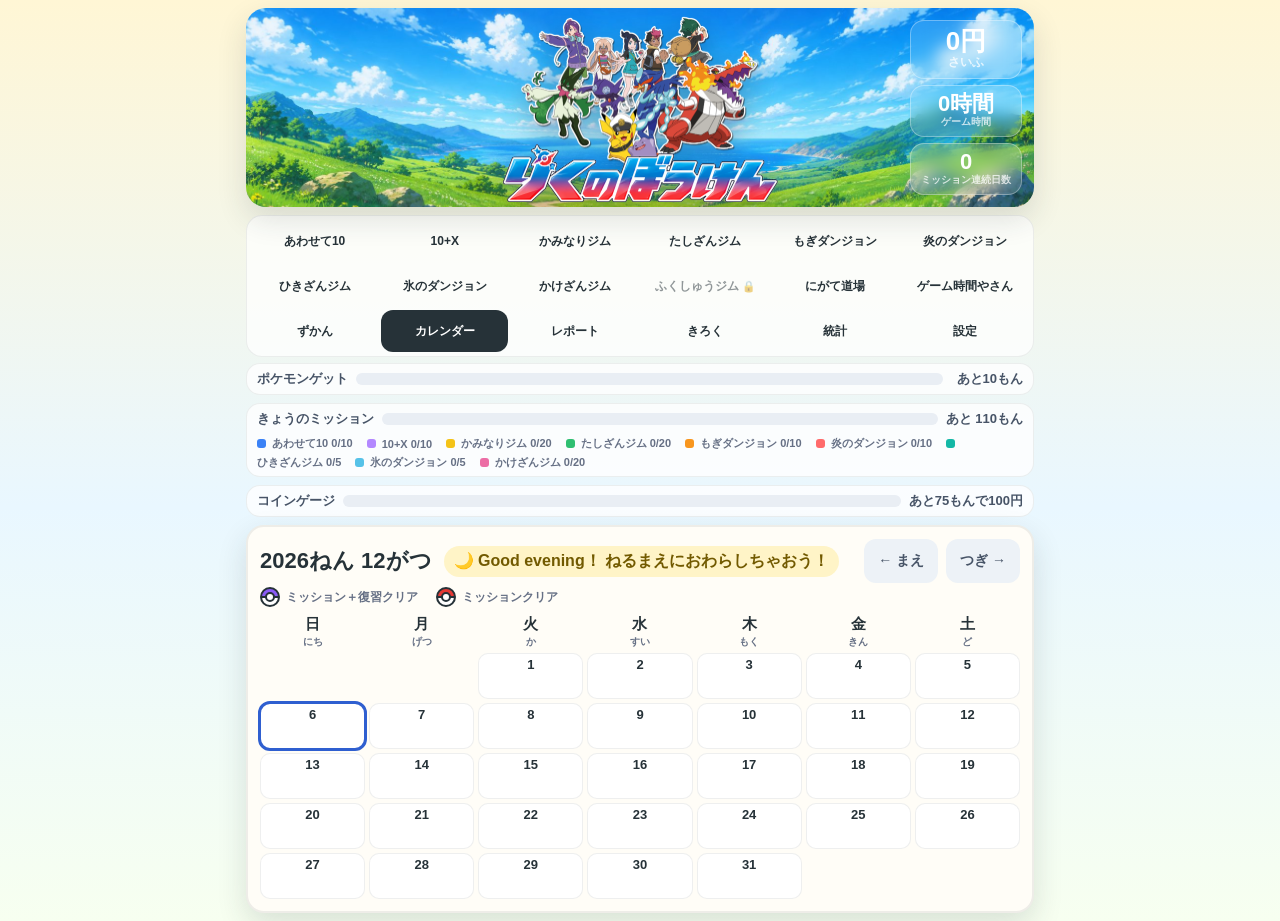
==== commit abc1ce3a: "Lock review gym until daily mission completion" ====
--- a/index.html
+++ b/index.html
@@ -10,7 +10,7 @@
     <link rel="manifest" href="manifest.webmanifest">
     <link rel="apple-touch-icon" href="apple-touch-icon.png">
     <link rel="icon" type="image/png" href="icon-192.png">
-    <link rel="stylesheet" href="styles.css?v=74">
+    <link rel="stylesheet" href="styles.css?v=75">
   </head>
   <body>
     <main class="app-shell">
@@ -740,6 +740,6 @@
       </div>
     </div>
 
-    <script src="app.js?v=85"></script>
+    <script src="app.js?v=86"></script>
   </body>
 </html>
--- a/styles.css
+++ b/styles.css
@@ -242,6 +242,16 @@
 .mode-tab.is-active {
   background: var(--ink);
   color: #fff;
+}
+
+.mode-tab.is-locked {
+  cursor: not-allowed;
+  opacity: 0.5;
+}
+
+.mode-tab.is-locked::after {
+  content: " 🔒";
+  font-size: 0.9em;
 }
 
 .mission-strip {
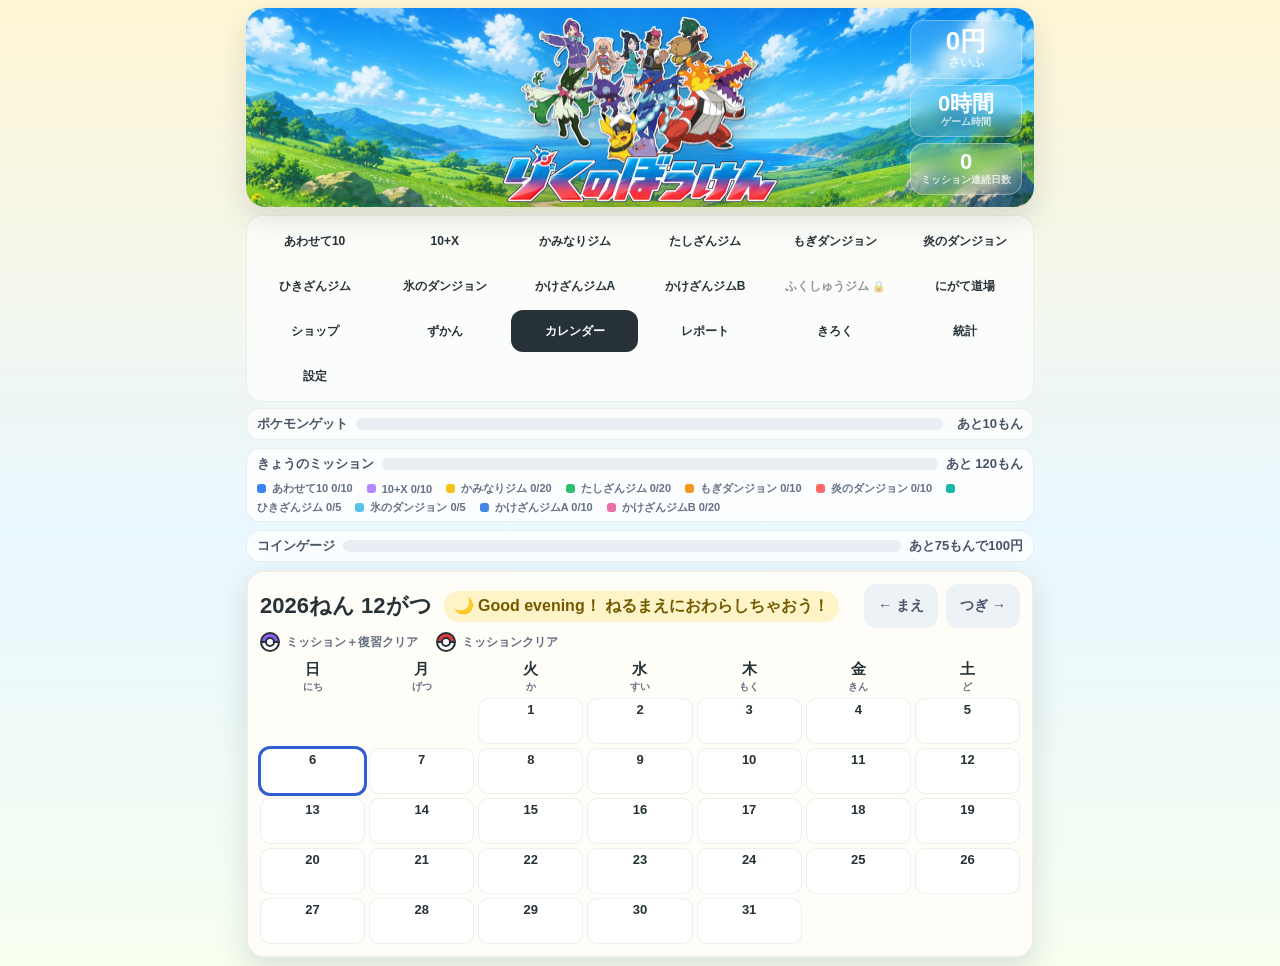
==== commit b7a84c99: "Add visual multiplication gym and improve tablet layout" ====
--- a/index.html
+++ b/index.html
@@ -10,7 +10,7 @@
     <link rel="manifest" href="manifest.webmanifest">
     <link rel="apple-touch-icon" href="apple-touch-icon.png">
     <link rel="icon" type="image/png" href="icon-192.png">
-    <link rel="stylesheet" href="styles.css?v=75">
+    <link rel="stylesheet" href="styles.css?v=80">
   </head>
   <body>
     <main class="app-shell">
@@ -48,10 +48,11 @@
         <button class="mode-tab" type="button" data-mode="bridge">炎のダンジョン</button>
         <button class="mode-tab" type="button" data-mode="minus">ひきざんジム</button>
         <button class="mode-tab" type="button" data-mode="ice">氷のダンジョン</button>
-        <button class="mode-tab" type="button" data-mode="multiply">かけざんジム</button>
+        <button class="mode-tab" type="button" data-mode="visual">かけざんジムA</button>
+        <button class="mode-tab" type="button" data-mode="multiply">かけざんジムB</button>
         <button class="mode-tab" type="button" data-mode="dojo">ふくしゅうジム</button>
         <button class="mode-tab" type="button" data-mode="weakness">にがて道場</button>
-        <button class="mode-tab" type="button" data-mode="gametime">ゲーム時間やさん</button>
+        <button class="mode-tab" type="button" data-mode="gametime">ショップ</button>
         <button class="mode-tab" type="button" data-mode="dex">ずかん</button>
         <button class="mode-tab" type="button" data-mode="calendar">カレンダー</button>
         <button class="mode-tab" type="button" data-mode="report">レポート</button>
@@ -79,6 +80,7 @@
           <div class="mission-seg seg-bridge" id="mission-seg-bridge"></div>
           <div class="mission-seg seg-minus" id="mission-seg-minus"></div>
           <div class="mission-seg seg-ice" id="mission-seg-ice"></div>
+          <div class="mission-seg seg-visual" id="mission-seg-visual"></div>
           <div class="mission-seg seg-multiply" id="mission-seg-multiply"></div>
           <div class="mission-seg seg-weakness" id="mission-seg-weakness"></div>
         </div>
@@ -348,6 +350,37 @@
         <div class="choice-grid simple-choice-grid" id="ice-choices" aria-label="こたえのカード"></div>
       </section>
 
+      <section class="play-area is-hidden is-waiting visual-area" id="visual-mode">
+        <div class="question-card visual-card">
+          <div class="prompt-row"><p class="prompt">ずから、しきと こたえを つくろう。</p><span class="practice-cap" id="visual-cap"></span></div>
+          <button class="start-button" type="button" id="visual-start">スタート</button>
+          <div class="timer-row" id="visual-timer-row" aria-label="のこりじかん"><div class="timer-track"><div class="timer-fill" id="visual-timer-fill"></div></div><div class="timer-count"><span id="visual-time">60</span>びょう</div></div>
+          <div class="visual-content">
+            <div class="five-scroll" tabindex="0" role="region" aria-label="ブロックの図。せまい画面では横にスクロールできます。"><figure class="five-board" id="visual-board"></figure></div>
+            <div class="visual-answer-panel">
+              <p class="visual-step" id="visual-step" aria-live="polite"></p>
+              <div class="visual-equation" id="visual-equation">
+                <span class="visual-reading-call is-hidden" id="visual-reading-call"></span>
+                <span class="visual-reading-total is-hidden" id="visual-reading-total"></span>
+                <div class="visual-factor" id="visual-factor-each"><span>1つぶんの かず</span><b class="visual-slot">?</b><span>こずつ</span></div><span class="visual-operator visual-times">×</span>
+                <div class="visual-factor" id="visual-factor-groups"><span>いくつぶん</span><b class="visual-slot">?</b><span>つぶん</span></div><span class="visual-operator visual-equals">＝</span>
+                <div class="visual-factor" id="visual-factor-total"><span>ぜんぶの かず</span><b class="visual-slot">?</b><span>こ</span></div>
+              </div>
+              <div id="visual-input">
+                <p class="visual-input-note" id="visual-input-note"></p>
+                <div class="choice-grid visual-keypad" id="visual-choices" aria-label="すうじを入力"></div>
+                <button type="button" class="visual-undo" id="visual-undo">⌫ ひとつ もどす</button>
+                <button type="button" class="visual-action is-hidden" id="visual-submit">こたえあわせ</button>
+              </div>
+              <p class="feedback" id="visual-feedback" aria-live="polite"></p>
+              <button type="button" class="visual-action is-hidden" id="visual-retry">もういちど やってみる</button>
+              <p class="visual-explanation is-hidden" id="visual-explanation"></p>
+              <button class="next-button is-hidden" type="button" id="visual-next">つぎへ</button>
+            </div>
+          </div>
+        </div>
+      </section>
+
       <section class="play-area is-hidden is-waiting multiply-area" id="multiply-mode">
         <div class="question-card multiply-card">
           <div class="prompt-row">
@@ -434,8 +467,13 @@
               <p class="records-empty" id="ice-records-empty">まだきろくがないよ</p>
             </div>
             <div class="records-col">
-              <h3 class="records-col-title">かけざんジム</h3>
-              <ol class="records-list" id="multiply-records-list" aria-label="かけざんジムランキング"></ol>
+              <h3 class="records-col-title">かけざんジムA</h3>
+              <ol class="records-list" id="visual-records-list" aria-label="かけざんジムAランキング"></ol>
+              <p class="records-empty" id="visual-records-empty">まだきろくがないよ</p>
+            </div>
+            <div class="records-col">
+              <h3 class="records-col-title">かけざんジムB</h3>
+              <ol class="records-list" id="multiply-records-list" aria-label="かけざんジムBランキング"></ol>
               <p class="records-empty" id="multiply-records-empty">まだきろくがないよ</p>
             </div>
           </div>
@@ -445,7 +483,7 @@
       <section class="records-panel is-hidden" id="gametime-mode" aria-labelledby="gametime-title">
         <div class="question-card game-time-card">
           <div class="prompt-row">
-            <p class="prompt" id="gametime-title">ゲーム時間やさん</p>
+            <p class="prompt" id="gametime-title">ショップ</p>
             <span class="game-time-shop-icon" aria-hidden="true">🎮</span>
           </div>
           <div class="game-time-ticket" id="game-time-ticket">
@@ -655,6 +693,14 @@
               <span id="ice-block-toggle-label">氷：ブロックあり</span>
             </button>
           </div>
+          <h3 class="stats-heading">かけざんジムA</h3>
+          <p class="settings-note">OFFでは、個数とグループ数が合うと答えを自動表示します。ONでは、合計も入力して答え合わせをします。</p>
+          <div class="settings-display-toggles">
+            <button class="time-toggle settings-display-toggle" type="button" id="visual-answer-input-toggle" aria-pressed="false">
+              <span class="toggle-knob" aria-hidden="true"></span>
+              <span id="visual-answer-input-toggle-label">こたえを入力する OFF</span>
+            </button>
+          </div>
           <h3 class="stats-heading">炎のダンジョン</h3>
           <p class="settings-note">通常は小さい数から大きい数へ移動。ONでは、式の左の数から右の数へ固定します（ブロックはいつも後ろから移動）</p>
           <div class="settings-display-toggles">
@@ -674,7 +720,8 @@
             <label>炎のダンジョン <input type="number" id="set-cap-bridge" min="0" max="999" inputmode="numeric" pattern="[0-9]*"></label>
             <label>ひきざんジム <input type="number" id="set-cap-minus" min="0" max="999" inputmode="numeric" pattern="[0-9]*"></label>
             <label>氷のダンジョン <input type="number" id="set-cap-ice" min="0" max="999" inputmode="numeric" pattern="[0-9]*"></label>
-            <label>かけざんジム <input type="number" id="set-cap-multiply" min="0" max="999" inputmode="numeric" pattern="[0-9]*"></label>
+            <label>かけざんジムA <input type="number" id="set-cap-visual" min="0" max="999" inputmode="numeric" pattern="[0-9]*"></label>
+            <label>かけざんジムB <input type="number" id="set-cap-multiply" min="0" max="999" inputmode="numeric" pattern="[0-9]*"></label>
             <label>にがて道場 <input type="number" id="set-cap-weakness" min="0" max="999" inputmode="numeric" pattern="[0-9]*"></label>
           </div>
           <p class="settings-note settings-note-total" id="mission-cap-total"></p>
@@ -740,6 +787,8 @@
       </div>
     </div>
 
-    <script src="app.js?v=86"></script>
+    <script src="visual-model.js?v=2"></script>
+    <script src="visual-gym.js?v=3"></script>
+    <script src="app.js?v=90"></script>
   </body>
 </html>
--- a/styles.css
+++ b/styles.css
@@ -3558,7 +3558,7 @@
 
 @media (min-width: 720px) {
   .multiply-area {
-    grid-template-columns: minmax(0, 1fr) minmax(270px, 310px);
+    grid-template-columns: minmax(0, 1fr);
     gap: 12px;
   }
 
@@ -3582,3 +3582,67 @@
     animation: none;
   }
 }
+
+/* かけざんジムA: 小さな10マスも、まとまり全体も5列で折り返す。 */
+.mission-seg.seg-visual,.legend-dot.seg-visual{background:#4487e5}
+.visual-area{display:block}.visual-area.is-hidden{display:none}.visual-card{padding:22px}.visual-content{width:100%;min-width:0}.visual-area.is-waiting .visual-content{display:none}
+.five-scroll{max-width:100%;overflow-x:auto;overscroll-behavior-x:contain;padding:6px 0}
+.five-board{display:grid;grid-template-columns:repeat(var(--five-groups),minmax(0,1fr));gap:12px;width:100%;min-width:calc(var(--five-groups)*112px);margin:0;padding:12px 5px;align-items:stretch}
+.five-set{display:grid;align-items:center;min-width:0;padding:10px;border:2px solid #cddff2;border-radius:14px;background:#eef5ff}
+.five-set.is-focused{border-color:#2769d6;box-shadow:0 0 0 3px #e8f0ff}
+.five-cells{display:grid;grid-template-columns:repeat(5,minmax(0,1fr));grid-template-rows:repeat(2,1fr);gap:4px;width:100%;max-width:160px;margin:auto}
+.five-cell{display:block;aspect-ratio:1;min-width:0;border:1px solid #c5d5e7;border-radius:4px;background:#e0e8f1}
+.five-cell.is-filled{background:#4388ef;border:1.5px solid #2166ce;border-bottom-width:3px;box-shadow:inset 0 2px 0 #8dbcff}
+.five-board.is-solved .five-cell.is-filled{background:#38b281;border-color:#21865e;box-shadow:inset 0 2px 0 #8ddcb8}
+.visual-board-note,.visual-input-note{text-align:center;font-size:14px;color:#536c87;line-height:1.6;margin:8px 0 16px}
+.visual-answer-panel{margin-top:16px;padding:20px;border:2px solid #d8e5f6;border-radius:22px;background:#fff}
+.visual-step{font-size:20px;font-weight:900;line-height:1.6;text-align:center;color:#245489;margin:0 0 18px}
+.visual-equation{display:flex;justify-content:center;align-items:center;gap:14px;margin-bottom:20px}
+.visual-factor{display:grid;justify-items:center;gap:7px;font-size:14px;color:#536c87;min-width:110px;font-weight:800}
+.visual-slot{display:grid;place-items:center;width:80px;min-height:72px;border:2px dashed #bdcde0;border-radius:14px;background:#f5f8fc;color:#5b7493;font-size:38px;line-height:1.3}
+.visual-factor.is-active .visual-slot{border:3px solid #2769d6;box-shadow:0 0 0 4px #eaf2ff;color:#2769d6;background:#f0f6ff}.visual-factor.is-solved .visual-slot{color:#168653;border:2px solid #9aceb4;background:#f0faf4}
+.visual-operator{font-size:30px;color:#68819d}
+.visual-keypad{grid-template-columns:repeat(3,minmax(0,1fr));gap:8px;max-width:390px;margin:auto}.visual-keypad .choice-card{min-height:54px;font-size:28px;border-radius:12px;padding:7px}.visual-zero{grid-column:2}
+.visual-undo{display:block;margin:12px auto;padding:10px 18px;background:#edf2fa;color:#405d80;border-radius:12px;font-size:14px;min-height:44px}
+.visual-action{display:block;width:min(100%,340px);min-height:54px;margin:12px auto;padding:12px;background:#2769d6;color:#fff;border-radius:14px;font-size:18px;font-weight:900}
+.visual-action.is-hidden,.visual-content .is-hidden{display:none}.visual-action:disabled,.visual-undo:disabled,.visual-keypad button:disabled{opacity:.45}
+.visual-explanation{font-size:20px;font-weight:900;text-align:center;color:#168653;line-height:1.6}
+.visual-area .feedback{font-size:17px;line-height:1.7}
+/* ジムBは全幅を使って5列の解説を表示する。 */
+.multiply-explanation{min-width:0;justify-items:stretch}.multiply-board.five-board{gap:9px;min-width:0}
+@media(max-width:600px){.visual-card{padding:14px}.visual-answer-panel{padding:16px 10px}.visual-equation{gap:5px}.visual-factor{min-width:0;flex:1;font-size:12px}.visual-slot{width:66px;min-height:62px;font-size:31px}.visual-operator{font-size:23px}.visual-step{font-size:17px}.five-board{gap:8px}.five-set{padding:8px}.visual-area .feedback{font-size:15px}.visual-explanation{font-size:17px}}
+
+/* ブロックと「1つぶん」は青、枠と「いくつぶん」は橙、合計は緑。 */
+.five-set,.five-set.is-focused{border-color:#d97924;background:#fff6e8}.five-set.is-focused{box-shadow:0 0 0 3px #ffe7c7}.five-board.is-solved .five-cell.is-filled{background:#4388ef;border-color:#2166ce;box-shadow:inset 0 2px 0 #8dbcff}
+#visual-factor-each{--visual-color:#235ed4;--visual-bg:#edf4ff;--visual-halo:#dfeaff}#visual-factor-groups{--visual-color:#b76013;--visual-bg:#fff4e4;--visual-halo:#ffead0}#visual-factor-total{--visual-color:#167454;--visual-bg:#edf9f3;--visual-halo:#ddf2e7}
+.visual-factor{color:var(--visual-color)}.visual-factor .visual-slot,.visual-factor.is-solved .visual-slot{color:var(--visual-color);background:var(--visual-bg);border:2px solid var(--visual-color)}.visual-factor.is-active .visual-slot{border:3px solid var(--visual-color);box-shadow:0 0 0 4px var(--visual-halo)}
+
+/* 九九の読みを、左の「個数×グループ数」と右の合計の真上に置く。 */
+.visual-equation{display:grid;grid-template-columns:minmax(0,1fr) auto minmax(0,1fr) auto minmax(0,1fr);column-gap:14px;row-gap:8px;width:min(100%,580px);margin:0 auto 20px;align-items:center}
+.visual-equation .visual-factor,.visual-equation .visual-operator{grid-row:2;min-width:0}
+#visual-factor-each{grid-column:1}#visual-factor-groups{grid-column:3}#visual-factor-total{grid-column:5}
+.visual-equation .visual-times{grid-column:2}.visual-equation .visual-equals{grid-column:4}
+.visual-reading-call,.visual-reading-total{grid-row:1;min-width:0;font-size:clamp(16px,2.6vw,24px);font-weight:900;text-align:center;line-height:1.6;overflow-wrap:anywhere}
+.visual-reading-call{grid-column:1 / 4;color:#384f74}.visual-reading-total{grid-column:5;color:#167454}
+.visual-equation.is-reading .visual-factor>span:first-child{display:none}
+.visual-step{white-space:pre-line}
+@media(max-width:600px){.visual-equation{column-gap:5px}.visual-reading-call,.visual-reading-total{font-size:16px}}
+
+/* Aの唱え方: 左を大きく、式と答えの読みを同じ赤にする。 */
+.visual-reading-call,.visual-reading-total{color:#c72f37}
+.visual-reading-call{font-size:clamp(24px,4vw,32px)}
+
+/* BはiPad mini縦向きでも、問題→数字パッドの1列。 */
+.multiply-area{grid-template-columns:minmax(0,1fr);gap:14px}
+.multiply-card,.multiply-pad-panel{min-width:0}
+.multiply-card{overflow:hidden}
+.multiply-pad-panel{width:100%;padding:14px}
+.multiply-keypad{max-width:420px;margin:0 auto}
+.multiply-keypad .multiply-key{min-height:54px;font-size:30px}
+.multiply-keypad .multiply-key.is-wide{min-height:48px;font-size:21px}
+.multiply-back{max-width:420px;margin:12px auto 0}
+.multiply-area.is-answer-shown .multiply-pad-panel{display:none}
+.multiply-board.five-board{min-width:0;gap:clamp(4px,1.2vw,9px);padding:8px 0}
+.multiply-board .five-set{padding:clamp(3px,1vw,8px)}
+.multiply-board .five-cells{gap:clamp(2px,.5vw,4px)}
+.multiply-board .five-cell{border-width:1px;border-bottom-width:2px;border-radius:3px}
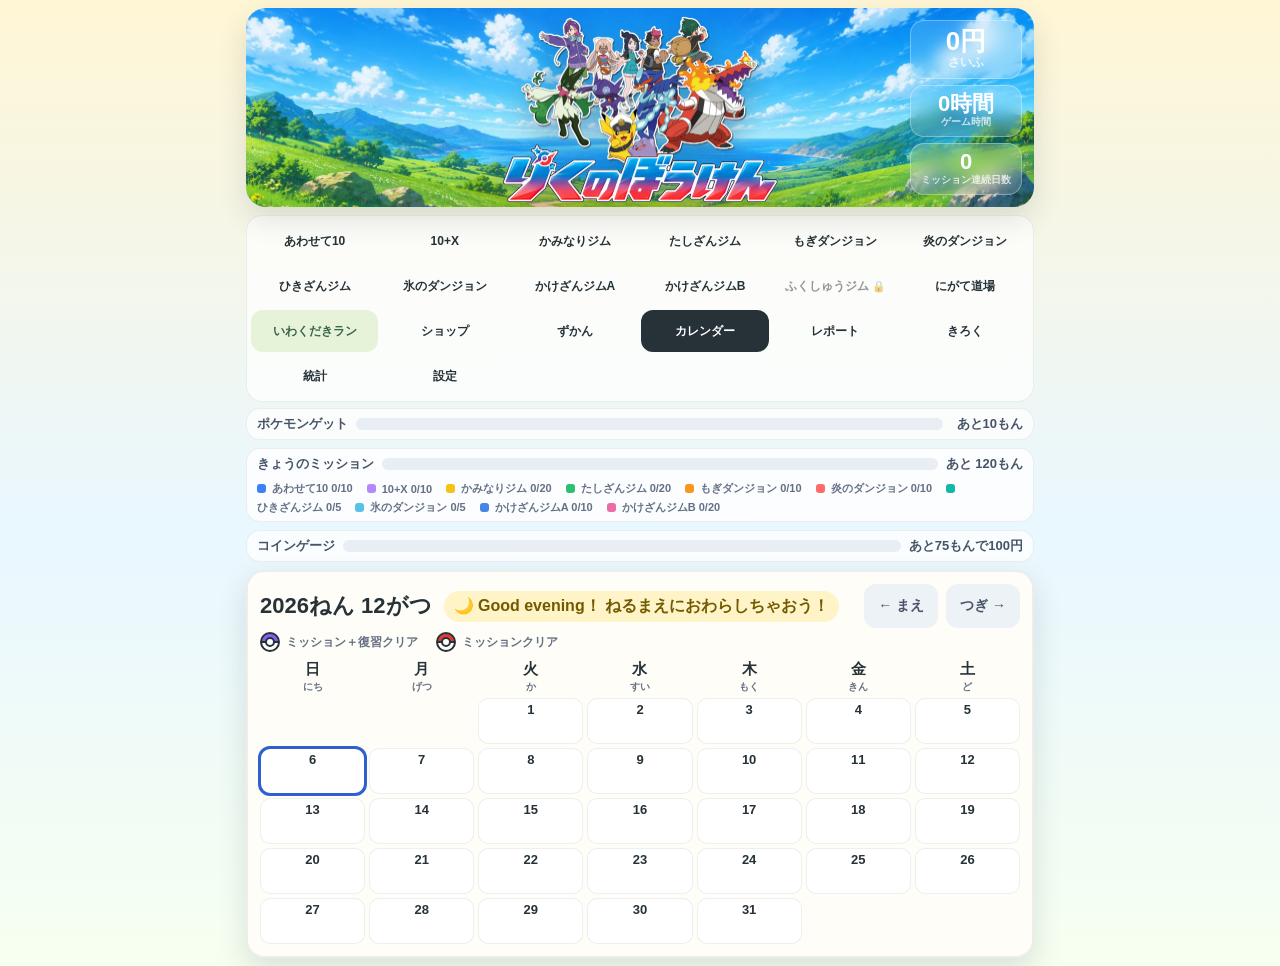
==== commit e5029323: "いわくだきランを追加する にがて道場の問題を4択で答えて、走りながら迫る岩を砕く時間制限モード。 - 奥行きのある道で景色と岩が一緒に流れ、パートナーが岩へ走っていく - 答えの早さで演出が変わる（1" ====
--- a/index.html
+++ b/index.html
@@ -10,7 +10,8 @@
     <link rel="manifest" href="manifest.webmanifest">
     <link rel="apple-touch-icon" href="apple-touch-icon.png">
     <link rel="icon" type="image/png" href="icon-192.png">
-    <link rel="stylesheet" href="styles.css?v=80">
+    <link rel="stylesheet" href="styles.css?v=85">
+    <link rel="stylesheet" href="rock-run.css?v=3">
   </head>
   <body>
     <main class="app-shell">
@@ -52,6 +53,7 @@
         <button class="mode-tab" type="button" data-mode="multiply">かけざんジムB</button>
         <button class="mode-tab" type="button" data-mode="dojo">ふくしゅうジム</button>
         <button class="mode-tab" type="button" data-mode="weakness">にがて道場</button>
+        <button class="mode-tab rockrun-tab" type="button" data-mode="rockrun">いわくだきラン</button>
         <button class="mode-tab" type="button" data-mode="gametime">ショップ</button>
         <button class="mode-tab" type="button" data-mode="dex">ずかん</button>
         <button class="mode-tab" type="button" data-mode="calendar">カレンダー</button>
@@ -362,9 +364,9 @@
               <div class="visual-equation" id="visual-equation">
                 <span class="visual-reading-call is-hidden" id="visual-reading-call"></span>
                 <span class="visual-reading-total is-hidden" id="visual-reading-total"></span>
-                <div class="visual-factor" id="visual-factor-each"><span>1つぶんの かず</span><b class="visual-slot">?</b><span>こずつ</span></div><span class="visual-operator visual-times">×</span>
-                <div class="visual-factor" id="visual-factor-groups"><span>いくつぶん</span><b class="visual-slot">?</b><span>つぶん</span></div><span class="visual-operator visual-equals">＝</span>
-                <div class="visual-factor" id="visual-factor-total"><span>ぜんぶの かず</span><b class="visual-slot">?</b><span>こ</span></div>
+                <div class="visual-factor" id="visual-factor-each"><span>ふくろのなかのブロック</span><b class="visual-slot">?</b><span>こ</span></div><span class="visual-operator visual-times">×</span>
+                <div class="visual-factor" id="visual-factor-groups"><span>ふくろのかず</span><b class="visual-slot">?</b><span>ふくろ</span></div><span class="visual-operator visual-equals">＝</span>
+                <div class="visual-factor" id="visual-factor-total"><span>ぜんぶでブロックは</span><b class="visual-slot">?</b><span>こ</span></div>
               </div>
               <div id="visual-input">
                 <p class="visual-input-note" id="visual-input-note"></p>
@@ -614,6 +616,61 @@
           <button class="start-button" type="button" id="weakness-start">スタート</button>
           <div class="dojo-list" id="weakness-list" aria-live="polite"></div>
         </div>
+      </section>
+
+      <section class="is-hidden rockrun" id="rockrun-mode" aria-labelledby="rockrun-title">
+        <div class="run-heading">
+          <div><span class="run-eyebrow">にがての さきへ、ぼうけんだ！</span><h2 id="rockrun-title">いわくだきラン</h2></div>
+          <button class="run-pause is-hidden" id="run-pause" type="button">Ⅱ ひとやすみ</button>
+        </div>
+        <div class="run-stage" id="run-stage" data-phase="ready" role="img" aria-label="ポケモンと草原の道を走り、せまる岩をくだくぼうけん">
+          <div class="run-sun"></div><div class="run-cloud run-cloud-one"></div><div class="run-cloud run-cloud-two"></div>
+          <div class="run-trail"></div>
+          <div class="run-world" id="run-world" aria-hidden="true"><div class="run-rock" id="run-rock"><div class="run-boulder"><span></span><i></i></div><div class="run-rock-shadow"></div></div></div>
+          <div class="run-hud"><span class="run-location">◈ こもれびの こみち</span><span class="run-hearts" id="run-hearts" aria-label="のこり3回">♥ ♥ ♥</span></div>
+          <div class="run-speedlines" aria-hidden="true"></div>
+          <div class="run-fragments" id="run-fragments" aria-hidden="true"></div>
+          <div class="run-impact" id="run-impact" aria-hidden="true">いわくだき！</div>
+          <div class="run-evolve is-hidden" id="run-evolve" data-kind="evolve">
+            <div class="run-evolve-band"><div class="run-evolve-ring"></div><div class="run-evolve-art"><img class="run-evolve-from" id="run-evolve-from" alt="" width="96" height="96"><img class="run-evolve-to" id="run-evolve-to" alt="" width="96" height="96"></div></div>
+            <p class="run-evolve-line run-evolve-line1" id="run-evolve-line1"></p>
+            <p class="run-evolve-line run-evolve-line2" id="run-evolve-line2" role="status" aria-live="polite"></p>
+            <div class="run-evolve-flash"></div>
+          </div>
+          <div class="run-pokemon" id="run-pokemon"><span class="run-pokemon-shadow"></span><img id="run-partner" src="https://raw.githubusercontent.com/PokeAPI/sprites/master/sprites/pokemon/back/25.png" alt="ピカチュウ" width="128" height="128"><span class="run-dust"></span></div>
+          <div class="run-stage-caption" id="run-stage-caption">ポケモンと にがてを こえていこう！</div>
+          <div class="run-bottom-hud"><span><strong id="run-distance">0</strong> m</span><span class="run-combo" id="run-combo-badge" data-big="0"><strong id="run-combo">0</strong> コンボ</span></div>
+        </div>
+        <div class="run-console">
+          <div id="run-ready" class="run-ready">
+            <div class="run-intro-title">こたえて、くだいて、つきすすめ！</div>
+            <p>せまる いわを、せいかいで バリーン！<br>まちがえたり じかんがきれたら、ごっつん。</p>
+            <div class="run-rule-chips"><span id="run-time-rule">1もん 8びょう</span><span id="run-hearts-rule">♥ 3かいまで</span><span>にがて問題だけ</span></div>
+            <button type="button" class="run-primary" id="run-start">ぼうけんに しゅっぱつ！ <span>→</span></button>
+            <p class="run-source-note" id="run-source-note"></p>
+            <p class="run-best" id="run-best"></p>
+          </div>
+          <div id="run-question" class="is-hidden">
+            <div class="run-question-top"><span id="run-category">にがてチャレンジ</span><span class="run-countdown" id="run-countdown">いわまで <strong id="run-seconds">8.0</strong> びょう</span></div>
+            <div class="run-time-track" id="run-time-track" role="progressbar" aria-label="岩にぶつかるまでの時間" aria-valuemin="0" aria-valuemax="8" aria-valuenow="8"><div id="run-time-fill"></div></div>
+            <p class="run-equation" id="run-equation"></p>
+            <div class="run-choices" id="run-choices" aria-label="こたえをえらんでね"></div>
+            <p class="run-feedback" id="run-feedback" role="status" aria-live="polite">こたえを えらんで いわくだき！</p>
+            <button type="button" class="run-primary is-hidden" id="run-continue">わかった！ つづける →</button>
+          </div>
+          <div id="run-rest" class="run-rest is-hidden">
+            <span class="run-eyebrow">ちょっと ひとやすみ</span><h3>じゅんびが できたら いこう！</h3>
+            <p>じかんは とまっているよ。</p><button type="button" class="run-primary" id="run-resume">ぼうけんを つづける →</button>
+          </div>
+          <div id="run-result" class="run-result is-hidden">
+            <span class="run-eyebrow">ぼうけん おつかれさま！</span><h3 id="run-result-title">よく がんばったね！</h3>
+            <div class="run-result-score"><strong id="run-result-score">0</strong><span>この いわを くだいた！</span></div>
+            <p id="run-result-answer"></p><p id="run-result-best" class="run-best"></p>
+            <button type="button" class="run-primary" id="run-retry">もういちど しゅっぱつ！ →</button>
+            <button type="button" class="run-secondary" id="run-home">こみちの いりぐちへ</button>
+          </div>
+        </div>
+        <p class="run-footer">パートナーと いっしょに！ にがて道場と おなじ問題・ごほうびで あそべるよ。</p>
       </section>
 
       <section class="records-panel is-hidden" id="settings-mode" aria-label="設定（保護者向け）">
@@ -694,7 +751,7 @@
             </button>
           </div>
           <h3 class="stats-heading">かけざんジムA</h3>
-          <p class="settings-note">OFFでは、個数とグループ数が合うと答えを自動表示します。ONでは、合計も入力して答え合わせをします。</p>
+          <p class="settings-note">OFFでは、ひとつのふくろの個数とふくろの数が合うと答えを自動表示します。ONでは、合計も入力して答え合わせをします。</p>
           <div class="settings-display-toggles">
             <button class="time-toggle settings-display-toggle" type="button" id="visual-answer-input-toggle" aria-pressed="false">
               <span class="toggle-knob" aria-hidden="true"></span>
@@ -725,7 +782,10 @@
             <label>にがて道場 <input type="number" id="set-cap-weakness" min="0" max="999" inputmode="numeric" pattern="[0-9]*"></label>
           </div>
           <p class="settings-note settings-note-total" id="mission-cap-total"></p>
-          <h3 class="stats-heading">にがて道場に出すカテゴリ</h3>
+          <h3 class="stats-heading">いわくだきラン</h3>
+          <p class="settings-note">岩にぶつかるまでの時間と、何回ぶつかったら終わるか（ハートの数）。にがて道場と同じカテゴリ・ミッション・ゲージ設定を使います。通常の「じかんあり／なし」に関係なく、1問ずつ時間を計ります。ハートの数は次のスタートから反映されます。</p>
+          <div class="stats-settings"><label>1問の制限時間（5〜30秒） <input type="number" id="set-rockrun-seconds" min="5" max="30" step="1" inputmode="numeric"></label><label>ハートの数（1〜5こ） <input type="number" id="set-rockrun-hearts" min="1" max="5" step="1" inputmode="numeric"></label></div>
+          <h3 class="stats-heading">にがて道場・いわくだきランに出すカテゴリ</h3>
           <p class="settings-note">チェックしたカテゴリの、過去にまちがえた問題だけを出題します</p>
           <div class="weakness-mode-settings" id="weakness-mode-settings"></div>
           <h3 class="stats-heading">ゲージのクリア問題数</h3>
@@ -787,8 +847,38 @@
       </div>
     </div>
 
+    <div class="review-unlock-overlay is-hidden" id="review-unlock-overlay" role="status" aria-live="polite" aria-atomic="true">
+      <div class="review-unlock-card">
+        <p class="review-unlock-kicker">ミッションクリア！</p>
+        <div class="review-gym" aria-hidden="true">
+          <div class="review-gym-sign">ふくしゅうジム</div>
+          <div class="review-gym-doorway">
+            <div class="review-gym-light">✦</div>
+            <div class="review-gym-door review-gym-door-left"></div>
+            <div class="review-gym-door review-gym-door-right"></div>
+          </div>
+          <div class="review-gym-step"></div>
+        </div>
+        <p class="review-unlock-title">ふくしゅうジム<span>Open！</span></p>
+        <p class="review-unlock-note">とびらが ひらいたよ！</p>
+      </div>
+    </div>
+
+    <div class="review-unlock-overlay is-hidden" id="master-ball-overlay" role="status" aria-live="polite" aria-atomic="true">
+      <div class="review-unlock-card master-reward-card">
+        <p class="review-unlock-kicker">ふくしゅうジム クリア！</p>
+        <div class="master-reward-art" aria-hidden="true">
+          <span class="master-sparkle spark-one">✦</span><span class="master-sparkle spark-two">✧</span><span class="master-sparkle spark-three">✦</span>
+          <div class="master-reward-ball"><span class="master-ball-letter">M</span><span class="master-ball-button"></span></div>
+        </div>
+        <p class="review-unlock-title">マスターボール<span>Get！</span></p>
+        <p class="review-unlock-note">きょうの がんばり、かんぺき！</p>
+      </div>
+    </div>
+
     <script src="visual-model.js?v=2"></script>
-    <script src="visual-gym.js?v=3"></script>
-    <script src="app.js?v=90"></script>
+    <script src="visual-gym.js?v=5"></script>
+    <script src="app.js?v=96"></script>
+    <script src="rock-run.js?v=4"></script>
   </body>
 </html>
--- a/styles.css
+++ b/styles.css
@@ -3600,7 +3600,6 @@
 .visual-equation{display:flex;justify-content:center;align-items:center;gap:14px;margin-bottom:20px}
 .visual-factor{display:grid;justify-items:center;gap:7px;font-size:14px;color:#536c87;min-width:110px;font-weight:800}
 .visual-slot{display:grid;place-items:center;width:80px;min-height:72px;border:2px dashed #bdcde0;border-radius:14px;background:#f5f8fc;color:#5b7493;font-size:38px;line-height:1.3}
-.visual-factor.is-active .visual-slot{border:3px solid #2769d6;box-shadow:0 0 0 4px #eaf2ff;color:#2769d6;background:#f0f6ff}.visual-factor.is-solved .visual-slot{color:#168653;border:2px solid #9aceb4;background:#f0faf4}
 .visual-operator{font-size:30px;color:#68819d}
 .visual-keypad{grid-template-columns:repeat(3,minmax(0,1fr));gap:8px;max-width:390px;margin:auto}.visual-keypad .choice-card{min-height:54px;font-size:28px;border-radius:12px;padding:7px}.visual-zero{grid-column:2}
 .visual-undo{display:block;margin:12px auto;padding:10px 18px;background:#edf2fa;color:#405d80;border-radius:12px;font-size:14px;min-height:44px}
@@ -3646,3 +3645,66 @@
 .multiply-board .five-set{padding:clamp(3px,1vw,8px)}
 .multiply-board .five-cells{gap:clamp(2px,.5vw,4px)}
 .multiply-board .five-cell{border-width:1px;border-bottom-width:2px;border-radius:3px}
+
+.visual-equation .visual-factor{align-self:stretch;grid-template-rows:1fr auto auto}
+.visual-factor>span:first-child{text-align:center;align-self:end;line-height:1.5}
+.visual-equation.is-reading .visual-factor{grid-template-rows:auto auto}
+
+/* 袋が大きくなりすぎないよう、4ふくろ表示のときの幅を上限にする。 */
+#visual-board.five-board{
+  width:min(100%,calc(100% * var(--five-groups) / 4));
+  margin-inline:auto;
+}
+
+/* 袋の内側でも、ブロックは5こずつの2段に並べる。 */
+#visual-board .five-set{
+  aspect-ratio:8 / 7;
+  padding:44% 14% 12%;
+  border:0;
+  border-radius:0;
+  background:url("block-bag.svg") center / 100% 100% no-repeat;
+  box-shadow:none;
+}
+#visual-board .five-set.is-focused{
+  filter:drop-shadow(0 0 3px #e8a855);
+}
+
+/* 捕獲演出と同じキューで、復習の解禁・完了を順番に見せる。 */
+.review-unlock-overlay{position:fixed;inset:0;z-index:50;display:grid;place-items:center;padding:20px;background:rgba(15,30,54,.7);overflow:hidden}
+.review-unlock-overlay.is-hidden{display:none}
+.review-unlock-card{width:min(100%,430px);max-height:100%;overflow:auto;padding:26px 20px;text-align:center;border:3px solid #f7d578;border-radius:28px;background:radial-gradient(ellipse at 50% 48%,#fff8cd,#e4f4ff 75%);box-shadow:0 18px 70px #10243d66;animation:review-cut-in .45s ease-out both}
+.review-unlock-kicker{margin:0 0 18px;color:#45627e;font-size:clamp(18px,4vw,24px);font-weight:900}
+.review-gym{width:min(100%,280px);margin:auto;padding:12px 20px 0;border-radius:28px 28px 8px 8px;background:linear-gradient(90deg,#728dad,#b0c4dc 50%,#728dad);border:3px solid #486583;box-shadow:0 7px 0 #b8c6d4}
+.review-gym-sign{padding:10px 3px;margin:0 -8px 15px;border:2px solid #f4ce68;border-radius:12px;background:#23496b;color:#fff7cd;font-size:20px;font-weight:900}
+.review-gym-doorway{position:relative;height:190px;overflow:hidden;perspective:550px;border:5px solid #3c5572;border-bottom:0;border-radius:55px 55px 0 0;background:radial-gradient(ellipse at center,#fff 5%,#fff3a2 55%,#efbb54)}
+.review-gym-light{position:absolute;inset:0;display:grid;place-items:center;color:white;font-size:85px;text-shadow:0 0 25px #ffdf43;animation:review-light 1.1s .7s both}
+.review-gym-door{position:absolute;top:0;bottom:0;width:50%;border:3px solid #365979;background:linear-gradient(90deg,#4879a2,#6ca3c6);backface-visibility:hidden}
+.review-gym-door::before{content:"";position:absolute;inset:22px 12px;border:2px solid #b8d4e9;border-radius:18px 18px 3px 3px}
+.review-gym-door::after{content:"";position:absolute;top:58%;width:10px;height:24px;background:#ffde7c;border-radius:5px;box-shadow:0 2px 0 #8e6b27}
+.review-gym-door-left{left:0;transform-origin:left center;animation:review-door-left 1.25s .65s ease-in-out both}
+.review-gym-door-left::after{right:8px}
+.review-gym-door-right{right:0;transform-origin:right center;animation:review-door-right 1.25s .65s ease-in-out both}
+.review-gym-door-right::after{left:8px}
+.review-gym-step{height:13px;background:#e1eaf2;border-top:3px solid #7c94aa;margin:0 -12px;border-radius:3px}
+.review-unlock-title{margin:22px 0 8px;color:#214967;font-size:clamp(23px,5vw,30px);font-weight:900;line-height:1.3;animation:review-open-title .5s 1.5s both}
+.review-unlock-title span{display:block;color:#b14b18;font-size:clamp(38px,9vw,54px);text-shadow:0 2px 0 white}
+.review-unlock-note{margin:0;color:#45627e;font-weight:800;animation:review-open-title .5s 1.7s both}
+.master-reward-card{background:radial-gradient(ellipse at 50% 42%,#fffbe1,#eee4ff 75%);border-color:#c8a2f7}
+.master-reward-art{position:relative;display:grid;place-items:center;width:min(100%,290px);height:245px;margin:auto}
+.master-reward-ball{position:relative;width:190px;height:190px;border:6px solid #39285c;border-radius:50%;overflow:hidden;background:linear-gradient(#8a4dcc 0 47%,#39285c 47% 53%,#fff 53%);box-shadow:inset -12px -10px 0 #39285c18,0 0 35px #c99aff;animation:master-ball-glow 1.2s ease-in-out infinite alternate}
+.master-reward-ball::before,.master-reward-ball::after{content:"";position:absolute;top:13px;width:46px;height:52px;background:#ef73c3;border:3px solid #a74995;border-radius:50%}
+.master-reward-ball::before{left:-4px;transform:rotate(-30deg)}.master-reward-ball::after{right:-4px;transform:rotate(30deg)}
+.master-ball-letter{position:absolute;top:19px;left:0;right:0;color:white;font-size:42px;font-weight:1000;line-height:1;text-shadow:0 2px 0 #593086}
+.master-ball-button{position:absolute;z-index:1;left:50%;top:50%;transform:translate(-50%,-50%);width:46px;height:46px;border:7px solid #39285c;border-radius:50%;background:#fff;box-shadow:inset 0 0 0 4px #eadcf9}
+.master-sparkle{position:absolute;color:#c58e13;text-shadow:0 0 12px white;font-size:48px;animation:master-sparkle 1.3s ease-in-out infinite alternate}
+.spark-one{left:0;top:12px}.spark-two{right:0;top:50px;animation-delay:.4s;font-size:60px}.spark-three{left:20px;bottom:0;animation-delay:.8s;font-size:32px}
+.master-reward-card .review-unlock-title{animation-delay:.5s}.master-reward-card .review-unlock-title span{color:#7945b6}.master-reward-card .review-unlock-note{animation-delay:.7s}
+@keyframes review-cut-in{from{opacity:0;transform:translateY(30px) scale(.9)}to{opacity:1;transform:none}}
+@keyframes review-door-left{from{transform:rotateY(0)}to{transform:rotateY(-105deg)}}
+@keyframes review-door-right{from{transform:rotateY(0)}to{transform:rotateY(105deg)}}
+@keyframes review-light{from{opacity:0;transform:scale(.6)}to{opacity:1;transform:scale(1)}}
+@keyframes review-open-title{from{opacity:0;transform:translateY(12px)}to{opacity:1;transform:none}}
+@keyframes master-ball-glow{from{filter:brightness(1);box-shadow:inset -12px -10px 0 #39285c18,0 0 20px #c99aff;transform:translateY(3px)}to{filter:brightness(1.15);box-shadow:inset -12px -10px 0 #39285c18,0 0 50px #bb88ff;transform:translateY(-3px)}}
+@keyframes master-sparkle{from{opacity:.35;transform:scale(.75)}to{opacity:1;transform:scale(1.1)}}
+@media(max-height:600px){.review-unlock-card{padding:14px 20px}.review-unlock-kicker{margin-bottom:8px}.review-gym{width:230px}.review-gym-doorway{height:130px}.review-gym-sign{padding:5px;margin-bottom:8px;font-size:17px}.review-unlock-title{margin-top:14px}.master-reward-art{height:210px}}
+@media(prefers-reduced-motion:reduce){.review-unlock-card,.review-gym-light,.review-unlock-title,.review-unlock-note,.master-reward-ball,.master-sparkle{animation:none}.review-gym-door-left{animation:none;transform:rotateY(-105deg)}.review-gym-door-right{animation:none;transform:rotateY(105deg)}}
--- a/rock-run.css
+++ b/rock-run.css
@@ -0,0 +1,238 @@
+.rockrun-tab { color: #37644c; background: #e7f3d9; }
+.rockrun.is-hidden, .rockrun .is-hidden { display: none !important; }
+/* Keep the whole challenge within an iPad mini screen, in either orientation. */
+body[data-active-mode="rockrun"] .hero-panel { height: 88px; }
+body[data-active-mode="rockrun"] .hero-banner-wrap { justify-content: flex-start; padding: 6px 14px; }
+body[data-active-mode="rockrun"] .hero-banner { width: auto; height: 76px; }
+body[data-active-mode="rockrun"] .hero-overlay { top: 16px; right: 12px; }
+body[data-active-mode="rockrun"] .score-stack { display: flex; gap: 7px; }
+body[data-active-mode="rockrun"] .score-pill { min-width: 80px; padding: 8px 10px; border-radius: 10px; }
+body[data-active-mode="rockrun"] .score-pill span:first-child { font-size: 18px; }
+body[data-active-mode="rockrun"] .score-pill span:last-child { font-size: 9px; }
+body[data-active-mode="rockrun"] .partner-card { display: none; }
+body[data-active-mode="rockrun"] .mode-tabs { display: flex; flex-wrap: nowrap; overflow-x: auto; gap: 5px; padding: 5px; margin: 10px 0; scrollbar-width: thin; }
+body[data-active-mode="rockrun"] .mode-tab { flex: 0 0 auto; min-height: 44px; padding: 8px 13px; white-space: nowrap; font-size: 12px; }
+body[data-active-mode="rockrun"] .mission-strip { padding: 5px 10px; margin-bottom: 5px; gap: 8px; border-radius: 9px; }
+body[data-active-mode="rockrun"] .mission-label, body[data-active-mode="rockrun"] .mission-text { font-size: 10px; }
+body[data-active-mode="rockrun"] .mission-track { height: 7px; }
+body[data-active-mode="rockrun"] .mission-legend { display: none; }
+.rockrun { --run-ink: #284b3f; --run-gold: #ffc65a; margin-top: 18px; color: var(--run-ink); }
+.run-heading { display: flex; align-items: center; justify-content: space-between; gap: 12px; margin: 0 3px 14px; }
+.run-eyebrow { font-size: 11px; font-weight: 800; letter-spacing: .1em; color: #65806e; }
+.run-heading h2 { margin: 3px 0 0; font-size: clamp(23px, 4.5vw, 31px); font-weight: 900; letter-spacing: .06em; }
+.run-pause { flex-shrink: 0; padding: 10px 13px; border: 1px solid #cbdccd; border-radius: 12px; background: #fffdf4; font-size: 12px; font-weight: 800; cursor: pointer; }
+.run-stage { position: relative; isolation: isolate; height: 300px; overflow: hidden; border: 4px solid #fffdf1; border-radius: 24px 24px 0 0; background: linear-gradient(#99d7df, #d9eee2 53%, #a9cd71 53%, #90ba60); box-shadow: 0 5px 25px #365b4b18; }
+.run-trail { position: absolute; inset: 0; background: url("run-trail.svg") center / 100% 100% no-repeat; }
+.run-sun { position: absolute; top: 24px; left: 17%; width: 64px; height: 64px; border-radius: 50%; background: #fff3ba; box-shadow: 0 0 0 15px #fff8c72a, 0 0 70px #ffffd9bb; }
+.run-cloud { position: absolute; top: 30px; right: 17%; width: 90px; height: 20px; border-radius: 70%; background: #f6fff2be; }
+.run-cloud::before { content: ""; position: absolute; width: 38px; height: 32px; left: 20px; bottom: 0; border-radius: 50%; background: inherit; }
+.run-cloud-two { top: 67px; right: 65%; transform: scale(.65); opacity: .65; }
+.run-hud { position: absolute; z-index: 6; top: 14px; left: 14px; right: 14px; display: flex; align-items: center; justify-content: space-between; gap: 6px; }
+.run-location { padding: 7px 11px; border: 1px solid #ffffff8a; border-radius: 9px; color: #355e51; background: #fffdf3c9; font-size: 11px; font-weight: 900; letter-spacing: .05em; backdrop-filter: blur(6px); }
+.run-hearts { padding: 4px 10px; color: #dd6f5f; border-radius: 10px; background: #fffdf3de; font-size: 22px; letter-spacing: 2px; text-shadow: 0 2px #fff; }
+.run-bottom-hud { position: absolute; z-index: 6; bottom: 12px; left: 16px; right: 16px; display: flex; align-items: baseline; justify-content: space-between; color: #fffdf0; font-size: 11px; font-weight: 800; text-shadow: 0 2px 3px #345b35; }
+.run-bottom-hud strong { font-size: 23px; font-variant-numeric: tabular-nums; }
+.run-stage-caption { position: absolute; z-index: 7; left: 8px; right: 8px; top: 62px; text-align: center; color: #315d45; font-size: 12px; font-weight: 900; text-shadow: 0 1px 4px #fff; }
+/* Props and the rock share one projection (rock-run.js), so the ground and rock move together. */
+.run-world { position: absolute; inset: 0; z-index: 3; pointer-events: none; }
+.run-world > * { position: absolute; left: 0; top: 0; transform-origin: 50% 100%; will-change: transform, opacity; }
+.run-rock { left: -85px; top: -138px; width: 170px; height: 138px; }
+.run-prop { background: center bottom / 100% 100% no-repeat; }
+.run-prop-tree { background-image: url("data:image/svg+xml,%3Csvg xmlns='http://www.w3.org/2000/svg' viewBox='-42 -108 84 110'%3E%3Cellipse cy='0' rx='30' ry='5' fill='%23577d4433'/%3E%3Cpath d='M-3 0h6v-41h-6' fill='%23887b51'/%3E%3Cpath d='M0-105 26-66 19-66 35-39 25-39 40-14Q0-1-40-14L-25-39-35-39-19-66-26-66Z' fill='%234f8864'/%3E%3Cpath d='M0-105 0-17Q20-7 40-14L25-39 35-39 19-66 26-66Z' fill='%2339775c'/%3E%3Cpath d='M-20-64 0-95 0-76Z' fill='%2378a777' opacity='.6'/%3E%3C/svg%3E"); }
+.run-prop-bush { background-image: url("data:image/svg+xml,%3Csvg xmlns='http://www.w3.org/2000/svg' viewBox='-34 -38 68 46'%3E%3Cellipse cy='2' rx='32' ry='6' fill='%23577d4433'/%3E%3Cellipse rx='32' ry='18' fill='%236b9859'/%3E%3Ccircle cx='-15' cy='-9' r='16' fill='%2378a25d'/%3E%3Ccircle cx='9' cy='-16' r='21' fill='%2383ac63'/%3E%3Ccircle cx='3' cy='-24' r='5' fill='%23a6c77f' opacity='.7'/%3E%3C/svg%3E"); }
+.run-prop-flower { background-image: url("data:image/svg+xml,%3Csvg xmlns='http://www.w3.org/2000/svg' viewBox='-20 -20 40 22'%3E%3Cellipse rx='18' ry='3' fill='%2392b86b'/%3E%3Cg stroke='%235a8c4c' stroke-width='2'%3E%3Cpath d='M-9 0v-9M2 0v-12M11 0v-8'/%3E%3C/g%3E%3Cg fill='%23fff4cc'%3E%3Ccircle cx='-9' cy='-12' r='4'/%3E%3Ccircle cx='2' cy='-15' r='4'/%3E%3C/g%3E%3Ccircle cx='11' cy='-11' r='4' fill='%23f6c7c0'/%3E%3Cg fill='%23e7af55'%3E%3Ccircle cx='-9' cy='-12' r='1.6'/%3E%3Ccircle cx='2' cy='-15' r='1.6'/%3E%3Ccircle cx='11' cy='-11' r='1.6'/%3E%3C/g%3E%3C/svg%3E"); }
+.run-prop-grass { background-image: url("data:image/svg+xml,%3Csvg xmlns='http://www.w3.org/2000/svg' viewBox='-14 -18 28 19'%3E%3Cpath d='M-10 0Q-9-9-12-15Q-5-8-3 0M-4 0Q-1-11 1-17Q3-8 3 0M2 0Q6-10 12-13Q7-6 9 0Z' fill='%236f9950'/%3E%3C/svg%3E"); }
+.run-prop-pebble { background-image: url("data:image/svg+xml,%3Csvg xmlns='http://www.w3.org/2000/svg' viewBox='-12 -8 24 10'%3E%3Cpath d='M-10 0-7-5 1-7 8-4 10 0Z' fill='%23b9a888'/%3E%3Cpath d='M-7-5 1-7 3-4-5-3Z' fill='%23d8ccaa'/%3E%3C/svg%3E"); }
+.run-boulder { position: absolute; inset: 0 0 8px; overflow: hidden; clip-path: polygon(5% 64%, 12% 30%, 32% 9%, 65% 2%, 88% 25%, 98% 65%, 88% 93%, 54% 100%, 18% 91%); background: linear-gradient(145deg, #d1c4a1 0%, #b6aa88 34%, #8e896f 35%, #a19a7d 65%, #777862 66%); filter: drop-shadow(0 4px #5f6854); }
+.run-boulder::before { content: ""; position: absolute; inset: 10px 19px 35px 13px; clip-path: polygon(5% 55%, 23% 16%, 64% 4%, 90% 39%, 52% 32%, 35% 73%); background: #e2d6b480; }
+.run-boulder::after { content: ""; position: absolute; left: 40%; top: 19%; width: 35%; height: 70%; background: #5f6553; clip-path: polygon(23% 0, 33% 0, 49% 30%, 23% 49%, 62% 69%, 47% 100%, 36% 100%, 48% 72%, 8% 50%, 36% 29%); }
+.run-boulder span { position: absolute; bottom: 7px; left: 17px; width: 40px; height: 22px; background: #79905a; clip-path: polygon(0 100%, 10% 35%, 30% 49%, 50% 0, 65% 39%, 100% 32%, 90% 100%); }
+.run-boulder i { position: absolute; width: 16px; height: 20px; top: 29px; right: 29px; background: #f1deb4; clip-path: polygon(50% 0, 100% 50%, 50% 100%, 0 50%); }
+.run-rock-shadow { position: absolute; z-index: -1; bottom: 0; left: 0; width: 100%; height: 24px; border-radius: 50%; background: #535d4047; filter: blur(3px); }
+.run-pokemon { position: absolute; z-index: 5; width: 132px; height: 132px; bottom: 25px; left: calc(50% - 66px); }
+.run-pokemon img { position: relative; z-index: 1; width: 100%; height: 100%; image-rendering: pixelated; object-fit: contain; filter: drop-shadow(0 3px 0 #5e672440); }
+.run-pokemon-shadow { position: absolute; bottom: 17px; left: 25px; width: 83px; height: 14px; background: #575d4059; border-radius: 50%; filter: blur(2px); }
+.is-moving .run-pokemon img { animation: run-bob .3s infinite alternate ease-in-out; }
+.run-dust { position: absolute; left: 37px; bottom: 15px; width: 20px; height: 13px; border-radius: 50%; background: #ffefd5; opacity: 0; }
+.is-moving .run-dust { animation: run-dust .55s infinite; }
+.run-impact { display: none; position: absolute; z-index: 8; top: 33%; left: 0; right: 0; text-align: center; font-size: clamp(26px, 6vw, 42px); color: #fff6bd; font-weight: 1000; -webkit-text-stroke: 1px #b57524; text-shadow: 0 4px #8e5924, 2px 0 #8e5924; transform: rotate(-7deg); }
+.run-stage[data-phase="success"] .run-impact { display: block; animation: run-smash-word .8s both; }
+.run-stage.is-struck .run-rock { visibility: hidden; }
+.run-stage[data-phase="success"]:not(.is-struck):not([data-move="fly"]) .run-impact { display: none; }
+.run-stage[data-phase="success"] .run-pokemon img { animation: run-attack .4s both; }
+.run-stage[data-phase="collision"] .run-pokemon { animation: run-hit .5s both; }
+.run-stage[data-phase="collision"] { animation: run-shake .35s; }
+.run-stage[data-phase="finished"] .run-pokemon { transform: rotate(-12deg); }
+.run-stage.is-urgent::after { content: ""; position: absolute; inset: 0; z-index: 2; pointer-events: none; box-shadow: inset 0 0 45px #df704842; border: 2px solid #e58a6470; }
+.run-fragments { position: absolute; z-index: 7; left: 50%; top: 55%; }
+.run-fragments i { position: absolute; width: 25px; height: 23px; background: linear-gradient(130deg, #d1c09a 50%, #918b6e 51%); clip-path: polygon(30% 0, 100% 20%, 85% 100%, 0 75%); animation: run-fragment .8s ease-out both; }
+.run-fragments i:nth-child(3n) { width: 12px; height: 12px; background: #fff7c5; }
+.run-console { position: relative; border: 1px solid #d8dfc5; border-top: 0; border-radius: 0 0 24px 24px; background: #fffdf4; padding: 23px 28px 20px; box-shadow: 0 10px 22px #365b4b0c; }
+.run-ready, .run-rest, .run-result { text-align: center; }
+.run-intro-title { font-size: clamp(16px, 3vw, 21px); font-weight: 900; }
+.run-ready p, .run-rest p, .run-result p { font-size: 13px; line-height: 1.9; color: #6b7a67; }
+.run-rule-chips { display: flex; justify-content: center; flex-wrap: wrap; gap: 7px; margin: 17px 0; }
+.run-rule-chips span { padding: 6px 10px; background: #edf1df; color: #5a7051; border-radius: 8px; font-size: 11px; font-weight: 800; }
+.run-primary { display: flex; align-items: center; justify-content: center; gap: 20px; width: min(100%, 380px); margin: 15px auto 0; min-height: 53px; padding: 13px 15px; color: #fffef0; background: #477b55; border: 1px solid #346343; border-bottom: 4px solid #2c5a3c; border-radius: 13px; font-weight: 900; font-size: 16px; cursor: pointer; box-shadow: 0 3px 0 #e2e7d4; }
+.run-primary:hover { background: #3b6b49; }
+.run-primary:active { transform: translateY(2px); border-bottom-width: 2px; }
+.run-primary:disabled { background: #b8c3aa; border-color: #a4b194; cursor: default; box-shadow: none; }
+.run-primary:focus-visible, .run-pause:focus-visible, .run-answer:focus-visible, .run-secondary:focus-visible { outline: 3px solid #e4a333; outline-offset: 4px; }
+.run-ready .run-source-note { margin: 14px 0 0; font-size: 11px; }
+.run-ready .run-best, .run-best { margin: 8px 0 0; color: #9c8459; font-size: 11px; font-weight: 800; }
+.run-question-top { display: flex; align-items: center; justify-content: space-between; gap: 8px; color: #718268; font-size: 11px; font-weight: 800; }
+.run-countdown { white-space: nowrap; color: #8b7448; }
+.run-countdown strong { font-size: 21px; font-variant-numeric: tabular-nums; }
+.run-countdown.is-urgent { color: #c85e49; }
+.run-time-track { height: 6px; background: #eae9d8; border-radius: 8px; overflow: hidden; margin-top: 10px; }
+.run-time-track div { height: 100%; background: linear-gradient(90deg, #e4aa43, #f7ce6e); transform-origin: left; border-radius: 8px; }
+.run-equation { margin: 18px 0 21px; text-align: center; font-size: clamp(34px, 7vw, 48px); font-weight: 900; letter-spacing: .04em; font-variant-numeric: tabular-nums; line-height: 1.2; }
+.run-choices { display: grid; grid-template-columns: repeat(4, minmax(0, 1fr)); gap: 12px; }
+.run-answer { position: relative; min-width: 0; min-height: 77px; border: 2px solid #dddfc6; border-bottom: 5px solid #d0d6b8; border-radius: 14px; background: #f7f8e9; color: #375d42; font-size: 34px; font-weight: 900; cursor: pointer; box-shadow: 0 2px 0 #ebeddc; transition: background .15s, transform .15s; }
+.run-answer:not(:disabled):hover { transform: translateY(-3px); background: #eef4d5; border-color: #8aab68; }
+.run-answer-key { position: absolute; top: 6px; left: 8px; font-size: 10px; color: #9aa68b; }
+.run-answer:disabled { cursor: default; opacity: .5; }
+.run-answer.is-correct { opacity: 1; background: #dfefcb; border-color: #83a86a; color: #35613d; }
+.run-answer.is-wrong { opacity: 1; background: #fbe5d9; border-color: #d5957f; color: #af5e49; }
+.run-feedback { min-height: 24px; margin: 16px 0 0; text-align: center; color: #849173; font-size: 13px; font-weight: 800; line-height: 1.8; }
+.run-feedback.is-good { color: #4b824e; }
+.run-feedback.is-miss { color: #b36549; }
+.run-result h3, .run-rest h3 { font-size: 21px; margin: 8px 0 12px; }
+.run-result-score { display: flex; justify-content: center; align-items: baseline; gap: 10px; margin: 8px; }
+.run-result-score strong { font-size: 58px; color: #4d8053; line-height: 1.2; }
+.run-result-score span { font-size: 13px; font-weight: 800; }
+.run-secondary { margin-top: 14px; padding: 7px 12px; color: #718065; background: transparent; text-decoration: underline; font-size: 12px; cursor: pointer; }
+.run-footer { margin: 12px 12px 0; color: #819174; text-align: center; font-size: 10px; line-height: 1.8; }
+.run-stage[data-phase="paused"] *, .run-stage.is-blocked * { animation-play-state: paused !important; }
+@keyframes run-bob { from { transform: translateY(0) rotate(-3deg); } to { transform: translateY(-6px) rotate(3deg); } }
+@keyframes run-dust { 0% { transform: translate(0, 0) scale(.5); opacity: .65; } 100% { transform: translate(-27px, 28px) scale(2.4); opacity: 0; } }
+@keyframes run-attack { 0% { transform: translateY(0); } 45% { transform: translateY(-45px) scale(1.15); } 100% { transform: translateY(0); } }
+@keyframes run-hit { 15% { transform: translateY(7px) rotate(-13deg); } 50% { transform: translateY(15px) rotate(10deg); } 100% { transform: translateY(0); } }
+@keyframes run-shake { 20%, 60% { transform: translateX(-4px); } 40%, 80% { transform: translateX(4px); } }
+@keyframes run-smash-word { 0% { opacity: 0; transform: rotate(-7deg) scale(.4); } 30%, 75% { opacity: 1; transform: rotate(-7deg) scale(1); } 100% { opacity: 0; transform: translateY(-20px) rotate(-7deg) scale(1.1); } }
+@keyframes run-fragment { from { opacity: 1; transform: translate(0, 0) rotate(0); } to { opacity: 0; transform: translate(var(--dx), var(--dy)) rotate(var(--spin)); } }
+/* Combo counter in the stage HUD. */
+.run-combo { display: inline-block; transform-origin: 100% 100%; }
+.run-combo.is-pop { animation: run-combo-pop .45s ease-out; }
+.run-combo[data-big="1"] strong { color: #fff36b; }
+.run-combo[data-big="2"] strong { color: #fff; text-shadow: 0 0 8px #ff8bd8, 0 0 14px #7fd4ff, 0 2px 3px #345b35; }
+@keyframes run-combo-pop { 0% { transform: scale(1); } 35% { transform: scale(1.6) rotate(-4deg); } 100% { transform: scale(1); } }
+/* Smash power grows at 500m and 1000m: aura, flash, sparks, shockwaves and bigger words. */
+.run-impact { white-space: pre-line; line-height: 1.1; }
+.run-stage[data-power="1"] .run-pokemon img { filter: drop-shadow(0 3px 0 #5e672440) drop-shadow(0 0 6px #ffe75e); }
+.run-stage[data-power="2"] .run-pokemon img { filter: drop-shadow(0 3px 0 #5e672440) drop-shadow(0 0 7px #fff3a0) drop-shadow(0 0 14px #ff9ee0); }
+.run-stage::before { content: ""; position: absolute; inset: 0; z-index: 8; pointer-events: none; opacity: 0; }
+.run-stage[data-phase="success"][data-move="smash"][data-power="1"]::before { background: radial-gradient(circle at 50% 45%, #fffbd0, #ffe45c99 38%, #0000 70%); animation: run-power-flash .5s ease-out both; }
+.run-stage[data-phase="success"][data-move="smash"][data-power="2"]::before { background: radial-gradient(circle at 50% 45%, #fff, #ffffff00 55%), conic-gradient(from 20deg at 50% 45%, #ff6b8b88, #ffb74d88, #fff17688, #81e58b88, #64c8ff88, #b388ff88, #ff6b8b88); animation: run-power-flash .65s ease-out both; }
+.run-stage[data-phase="success"][data-move="smash"] { animation: run-kick .25s; }
+.run-stage[data-phase="success"][data-move="smash"][data-power="2"] { animation: run-shake .28s 2; }
+@keyframes run-kick { 0% { transform: translateY(5px); } 30% { transform: translate(-3px, -2px); } 60% { transform: translate(2px, 1px); } 100% { transform: none; } }
+.run-stage[data-power="1"] .run-impact { font-size: clamp(30px, 7vw, 50px); color: #fff36b; -webkit-text-stroke: 1.5px #c46a00; text-shadow: 0 4px #9a4b00, 0 0 18px #fff6a0; }
+.run-stage[data-power="2"] .run-impact { font-size: clamp(34px, 8vw, 58px); color: transparent; background: linear-gradient(90deg, #ff6b8b, #ffb74d, #fff176, #81e58b, #64c8ff, #b388ff); -webkit-background-clip: text; background-clip: text; -webkit-text-stroke: 1.5px #fff; text-shadow: none; filter: drop-shadow(0 4px 0 #6a3fa0) drop-shadow(0 0 14px #fff); }
+.run-fragments i.run-spark { width: 8px; height: 36px; background: linear-gradient(#fffbe0, #ffe23d 45%, #ffb300); clip-path: polygon(50% 0, 100% 38%, 62% 42%, 100% 100%, 0 52%, 40% 48%); filter: drop-shadow(0 0 4px #fff27a); animation: run-spark .6s ease-out both; }
+.run-stage[data-power="2"] .run-fragments i.run-spark { width: 10px; height: 44px; background: hsl(var(--hue) 95% 66%); filter: drop-shadow(0 0 5px hsl(var(--hue) 100% 78%)); }
+.run-fragments i.run-ring { width: 40px; height: 40px; margin: -20px 0 0 -20px; border-radius: 50%; border: 5px solid #fff5a8; background: none; clip-path: none; box-shadow: 0 0 12px #ffe45c; animation: run-ring .6s ease-out both; }
+.run-stage[data-power="2"] .run-fragments i.run-ring { border-color: #ffd6f3; box-shadow: 0 0 14px #ff9ee0, inset 0 0 10px #7fd4ff; }
+@keyframes run-power-flash { 0% { opacity: 0; } 15% { opacity: 1; } 100% { opacity: 0; } }
+@keyframes run-spark { from { opacity: 1; transform: translate(-50%, -50%) rotate(var(--rot)) scale(.4); } to { opacity: 0; transform: translate(calc(var(--dx) - 50%), calc(var(--dy) - 50%)) rotate(var(--rot)) scale(1.2); } }
+@keyframes run-ring { from { opacity: 1; transform: scale(.3); } to { opacity: 0; transform: scale(7); } }
+/* Answers within 2 seconds: the partner flies and the rock passes underneath. */
+.run-stage[data-phase="success"][data-move="fly"] .run-pokemon img { animation: run-fly 1.1s ease-in-out both; }
+.run-stage[data-phase="success"][data-move="fly"] .run-pokemon-shadow { animation: run-fly-shadow 1.1s ease-in-out both; }
+.run-stage[data-phase="success"][data-move="fly"] .run-dust { animation: none; }
+.run-stage[data-move="fly"] .run-impact { top: 56%; font-size: clamp(30px, 7vw, 48px); color: #effaff; background: none; -webkit-text-stroke: 1.5px #3b8cc4; text-shadow: 0 4px #2f6f9e, 0 0 16px #fff; filter: none; }
+.run-speedlines { position: absolute; inset: -20%; z-index: 4; pointer-events: none; opacity: 0; background: repeating-conic-gradient(from 0deg at 50% 50%, #fff0 0deg 6deg, #ffffffb0 6deg 7deg); -webkit-mask: radial-gradient(circle at 50% 50%, #0000 26%, #000 60%); mask: radial-gradient(circle at 50% 50%, #0000 26%, #000 60%); }
+.run-stage[data-phase="success"][data-move="fly"] .run-speedlines { animation: run-speedlines 1.1s ease-out both; }
+@keyframes run-fly { 0% { transform: translateY(0); } 28% { transform: translateY(-120px) rotate(-6deg) scale(1.05); } 72% { transform: translateY(-110px) rotate(5deg) scale(1.05); } 100% { transform: translateY(0); } }
+@keyframes run-fly-shadow { 0%, 100% { transform: scale(1); opacity: 1; } 28%, 72% { transform: scale(.45); opacity: .5; } }
+@keyframes run-speedlines { 0% { opacity: 0; transform: scale(1.2); } 20%, 70% { opacity: .85; transform: scale(1); } 100% { opacity: 0; transform: scale(.95); } }
+/* Answers within 1.5 seconds: thunderbolt on the distant rock, or a dash-in back flip Iron Tail. */
+.run-stage[data-phase="success"][data-move="thunder"] .run-pokemon img { animation: run-charge .55s ease-out both; }
+.run-stage[data-phase="success"][data-move="tail"] .run-pokemon img { animation: run-tail .8s ease-in-out both; }
+.run-stage.is-struck[data-move="thunder"]::before { background: radial-gradient(circle at 50% 40%, #fffef0, #fff59dcc 45%, #fff59d55); animation: run-power-flash .45s ease-out both; }
+.run-stage.is-struck[data-move="tail"]::before { background: radial-gradient(circle at 50% 60%, #ffffffee, #dceeff88 40%, #0000 70%); animation: run-power-flash .4s ease-out both; }
+.run-stage.is-struck[data-move="thunder"], .run-stage.is-struck[data-move="tail"] { animation: run-shake .26s 2; }
+.run-stage[data-move="thunder"] .run-impact { font-size: clamp(34px, 8vw, 56px); color: #fff36b; background: none; filter: none; -webkit-text-stroke: 1.5px #b07800; text-shadow: 0 4px #7a5200, 0 0 22px #fffbd0; }
+.run-stage[data-move="tail"] .run-impact { font-size: clamp(28px, 6.6vw, 48px); color: #f4f8ff; background: none; filter: none; -webkit-text-stroke: 1.5px #5a6f8a; text-shadow: 0 4px #3d4f66, 0 0 18px #fff; }
+.run-fragments i.run-bolt { bottom: 0; width: 64px; margin-left: -32px; background: url("data:image/svg+xml,%3Csvg xmlns='http://www.w3.org/2000/svg' viewBox='0 0 40 200' preserveAspectRatio='none'%3E%3Cpath d='M23 0 8 82h12L3 200 35 92H21L37 0Z' fill='%23fff7a8'/%3E%3Cpath d='M24 6 13 80h10L9 180 30 96H18L31 6Z' fill='%23fff'/%3E%3C/svg%3E") center / 100% 100% no-repeat; clip-path: none; transform-origin: 50% 0; filter: drop-shadow(0 0 6px #fff36b) drop-shadow(0 0 16px #ffe45c); animation: run-bolt .5s ease-out both; }
+.run-fragments i.run-slash { width: 190px; height: 190px; margin: -95px 0 0 -95px; border-radius: 50%; background: none; clip-path: none; border: 12px solid #0000; border-top-color: #f4fbff; border-right-color: #b9d6f5; filter: drop-shadow(0 0 8px #fff); animation: run-slash .42s ease-out both; }
+@keyframes run-charge { 0% { transform: none; filter: brightness(1) drop-shadow(0 0 0 #fff36b); } 25% { transform: translateY(-10px) scale(1.08); filter: brightness(1.7) drop-shadow(0 0 12px #fff36b); } 55% { transform: translateY(0) scale(1); filter: brightness(1.3) drop-shadow(0 0 8px #fff36b); } 100% { transform: none; filter: brightness(1) drop-shadow(0 0 0 #fff36b); } }
+@keyframes run-tail {
+  0% { transform: perspective(500px) translateY(0) rotateX(0) scale(1); filter: brightness(1) saturate(1) drop-shadow(0 0 0 #fff); }
+  30% { transform: perspective(500px) translateY(-6px) rotateX(0) scale(1.06); filter: brightness(1) saturate(1) drop-shadow(0 0 0 #fff); }
+  46% { transform: perspective(500px) translateY(-72px) rotateX(-180deg) scale(1.1); filter: brightness(1.5) saturate(.3) drop-shadow(0 0 10px #e8f4ff); }
+  59% { transform: perspective(500px) translateY(-28px) rotateX(-340deg) scale(1.18); filter: brightness(1.6) saturate(.25) drop-shadow(0 0 14px #fff); }
+  66% { transform: perspective(500px) translateY(-18px) rotateX(-360deg) scale(1.12); filter: brightness(1.4) saturate(.4) drop-shadow(0 0 10px #e8f4ff); }
+  100% { transform: perspective(500px) translateY(0) rotateX(-360deg) scale(1); filter: brightness(1) saturate(1) drop-shadow(0 0 0 #fff); }
+}
+@keyframes run-bolt { 0% { opacity: 0; transform: scaleY(0); } 18% { opacity: 1; transform: scaleY(1); } 32% { opacity: .35; } 44% { opacity: 1; } 70% { opacity: .8; } 100% { opacity: 0; transform: scaleY(1); } }
+@keyframes run-slash { from { opacity: 1; transform: rotate(-140deg) scale(.55); } to { opacity: 0; transform: rotate(70deg) scale(1.25); } }
+/* Evolution / Mega Evolution cut-in (4.2s, matched by EVOLVE_MS in rock-run.js). */
+.run-evolve { position: absolute; inset: 0; z-index: 9; overflow: hidden; background: #10213ad9; animation: run-evolve-in 4.2s both; }
+.run-evolve[data-kind="mega"] { background: radial-gradient(circle at 50% 45%, #5b2a86e6, #170c2ef0 70%); }
+.run-evolve-band { position: absolute; left: -15%; right: -15%; top: 12%; bottom: 24%; display: flex; align-items: center; justify-content: center; overflow: hidden; transform: skewY(-6deg); background: linear-gradient(#fff6cf, #ffd96b); box-shadow: 0 0 0 4px #fff, 0 0 30px #ffe9a0; animation: run-evolve-band 4.2s both; }
+.run-evolve[data-kind="mega"] .run-evolve-band { background: linear-gradient(90deg, #ffb3d1, #ffe08a, #b9f5a8, #a7dcff, #d6b8ff); box-shadow: 0 0 0 4px #fff, 0 0 36px #e8b8ff; }
+.run-evolve-band::before { content: ""; position: absolute; inset: 0; background: repeating-linear-gradient(90deg, #fff0 0 46px, #ffffff90 46px 50px); animation: run-band-lines .35s linear infinite; }
+.run-evolve-art { position: relative; height: 82%; aspect-ratio: 1; transform: skewY(6deg); }
+.run-evolve-art img { position: absolute; inset: 0; width: 100%; height: 100%; image-rendering: pixelated; object-fit: contain; }
+.run-evolve-from { opacity: 0; animation: run-evolve-from 4.2s linear both; }
+.run-evolve-to { animation: run-evolve-to 4.2s linear both; }
+.run-evolve-ring { display: none; position: absolute; top: 2%; left: 50%; height: 96%; aspect-ratio: 1; border-radius: 50%; opacity: 0; background: conic-gradient(#ff6b8b, #ffb74d, #fff176, #81e58b, #64c8ff, #b388ff, #ff6b8b); -webkit-mask: radial-gradient(#0000 54%, #000 56% 68%, #0000 70%); mask: radial-gradient(#0000 54%, #000 56% 68%, #0000 70%); animation: run-evolve-ring 4.2s linear both; }
+.run-evolve[data-kind="mega"] .run-evolve-ring { display: block; }
+.run-evolve-line { position: absolute; left: 4%; right: 4%; bottom: 4%; margin: 0; text-align: center; white-space: pre-line; color: #fff; font-weight: 900; font-size: clamp(15px, 3.3vw, 21px); line-height: 1.35; text-shadow: 0 2px 0 #1b3557, 0 0 10px #000a; }
+.run-evolve-line1 { opacity: 0; animation: run-evolve-line1 4.2s both; }
+.run-evolve-line2 { color: #fff6b0; animation: run-evolve-line2 4.2s both; }
+.run-evolve-flash { position: absolute; inset: 0; background: #fff; opacity: 0; pointer-events: none; animation: run-evolve-flash 4.2s both; }
+@keyframes run-evolve-in { 0% { opacity: 0; } 6%, 93% { opacity: 1; } 100% { opacity: 0; } }
+@keyframes run-evolve-band { 0% { transform: translateX(-115%) skewY(-6deg); } 8%, 92% { transform: translateX(0) skewY(-6deg); } 100% { transform: translateX(115%) skewY(-6deg); } }
+@keyframes run-band-lines { to { transform: translateX(-50px); } }
+@keyframes run-evolve-from { 0%, 8% { opacity: 1; filter: brightness(1) invert(0) drop-shadow(0 0 0 #fff0); } 20% { opacity: 1; filter: brightness(0) invert(1) drop-shadow(0 0 10px #fff); } 25.99% { opacity: 1; } 26% { opacity: 0; } 30.99% { opacity: 0; } 31% { opacity: 1; } 35.49% { opacity: 1; } 35.5% { opacity: 0; } 39.49% { opacity: 0; } 39.5% { opacity: 1; } 42.99% { opacity: 1; } 43% { opacity: 0; } 45.99% { opacity: 0; } 46% { opacity: 1; } 48.49% { opacity: 1; } 48.5% { opacity: 0; } 50.99% { opacity: 0; } 51% { opacity: 1; } 52.99% { opacity: 1; } 53% { opacity: 0; } 54.99% { opacity: 0; } 55% { opacity: 1; } 56.99% { opacity: 1; } 57% { opacity: 0; } 58.49% { opacity: 0; } 58.5% { opacity: 1; } 59.99% { opacity: 1; } 60% { opacity: 0; } 100% { opacity: 0; filter: brightness(0) invert(1) drop-shadow(0 0 10px #fff); } }
+@keyframes run-evolve-to { 0% { opacity: 0; filter: brightness(0) invert(1) drop-shadow(0 0 10px #fff); transform: scale(.9); } 25.99% { opacity: 0; } 26% { opacity: 1; } 30.99% { opacity: 1; } 31% { opacity: 0; } 35.49% { opacity: 0; } 35.5% { opacity: 1; } 39.49% { opacity: 1; } 39.5% { opacity: 0; } 42.99% { opacity: 0; } 43% { opacity: 1; } 45.99% { opacity: 1; } 46% { opacity: 0; } 48.49% { opacity: 0; } 48.5% { opacity: 1; } 50.99% { opacity: 1; } 51% { opacity: 0; } 52.99% { opacity: 0; } 53% { opacity: 1; } 54.99% { opacity: 1; } 55% { opacity: 0; } 56.99% { opacity: 0; } 57% { opacity: 1; } 58.49% { opacity: 1; } 58.5% { opacity: 0; } 59.99% { opacity: 0; } 60% { opacity: 1; } 62% { opacity: 1; filter: brightness(0) invert(1) drop-shadow(0 0 10px #fff); transform: scale(1); } 67% { filter: brightness(1) invert(0) drop-shadow(0 0 0 #fff0); transform: scale(1.14); } 74%, 100% { opacity: 1; filter: brightness(1) invert(0) drop-shadow(0 0 0 #fff0); transform: scale(1); } }
+@keyframes run-evolve-ring { 0%, 12% { opacity: 0; transform: translateX(-50%) rotate(0) scale(.6); } 20% { opacity: 1; transform: translateX(-50%) rotate(120deg) scale(1); } 58% { opacity: 1; transform: translateX(-50%) rotate(700deg) scale(1.05); } 64%, 100% { opacity: 0; transform: translateX(-50%) rotate(820deg) scale(1.6); } }
+@keyframes run-evolve-flash { 0%, 58% { opacity: 0; } 62% { opacity: 1; } 72%, 100% { opacity: 0; } }
+@keyframes run-evolve-line1 { 0%, 9% { opacity: 0; transform: translateY(8px); } 14%, 55% { opacity: 1; transform: none; } 59%, 100% { opacity: 0; } }
+@keyframes run-evolve-line2 { 0%, 64% { opacity: 0; transform: scale(.7); } 69% { opacity: 1; transform: scale(1.08); } 74%, 100% { opacity: 1; transform: scale(1); } }
+@media (max-width: 540px) {
+  body[data-active-mode="rockrun"] .hero-banner { height: 64px; }
+  body[data-active-mode="rockrun"] .hero-panel { height: 77px; }
+  body[data-active-mode="rockrun"] .hero-overlay { top: 13px; right: 6px; }
+  body[data-active-mode="rockrun"] .score-stack { gap: 3px; }
+  body[data-active-mode="rockrun"] .score-pill { min-width: 50px; padding: 7px 5px; }
+  body[data-active-mode="rockrun"] .score-pill span:first-child { font-size: 14px; }
+  body[data-active-mode="rockrun"] .score-pill span:last-child { font-size: 7px; }
+  .run-stage { height: 285px; border-width: 3px; border-radius: 20px 20px 0 0; }
+  .run-heading { margin-bottom: 11px; }
+  .run-hud { top: 10px; left: 10px; right: 10px; }
+  .run-hearts { font-size: 18px; }
+  .run-location { font-size: 9px; padding: 6px 8px; }
+  .run-stage-caption { top: 53px; font-size: 10px; }
+  .run-pokemon { width: 114px; height: 114px; left: calc(50% - 57px); bottom: 25px; }
+  .run-console { padding: 19px 16px 17px; }
+  .run-choices { gap: 8px; }
+  .run-answer { min-height: 70px; font-size: 29px; }
+  .run-question-top { font-size: 9px; }
+  .run-countdown strong { font-size: 19px; }
+  .run-equation { margin: 17px 0 20px; }
+  .run-pause { padding: 8px 10px; font-size: 11px; }
+  .run-feedback { font-size: 12px; }
+}
+@media (min-width: 900px) and (max-height: 850px) {
+  body[data-active-mode="rockrun"] .app-shell { width: min(100%, 1080px); padding-top: 10px; }
+  body[data-active-mode="rockrun"] .hero-panel { height: 70px; }
+  body[data-active-mode="rockrun"] .hero-banner { height: 58px; }
+  body[data-active-mode="rockrun"] .hero-overlay { top: 8px; }
+  .rockrun { display: grid; grid-template-columns: 1.15fr 1fr; }
+  .run-heading, .run-footer { grid-column: 1 / -1; }
+  .run-stage { height: 355px; border-radius: 22px 0 0 22px; }
+  .run-console { min-height: 355px; padding: 22px; border: 1px solid #d8dfc5; border-left: 0; border-radius: 0 22px 22px 0; display: grid; align-content: center; }
+  .run-heading { margin-bottom: 12px; }
+  .run-choices { gap: 8px; }
+  .run-answer { min-height: 74px; }
+  .run-result-score strong { font-size: 46px; }
+  .run-result p { margin: 8px 0; }
+}
+@media (prefers-reduced-motion: reduce) {
+  .run-stage *, .run-stage { animation: none !important; }
+  .run-answer { transition: none; }
+  .run-stage[data-phase="success"] .run-impact { display: block; }
+}
